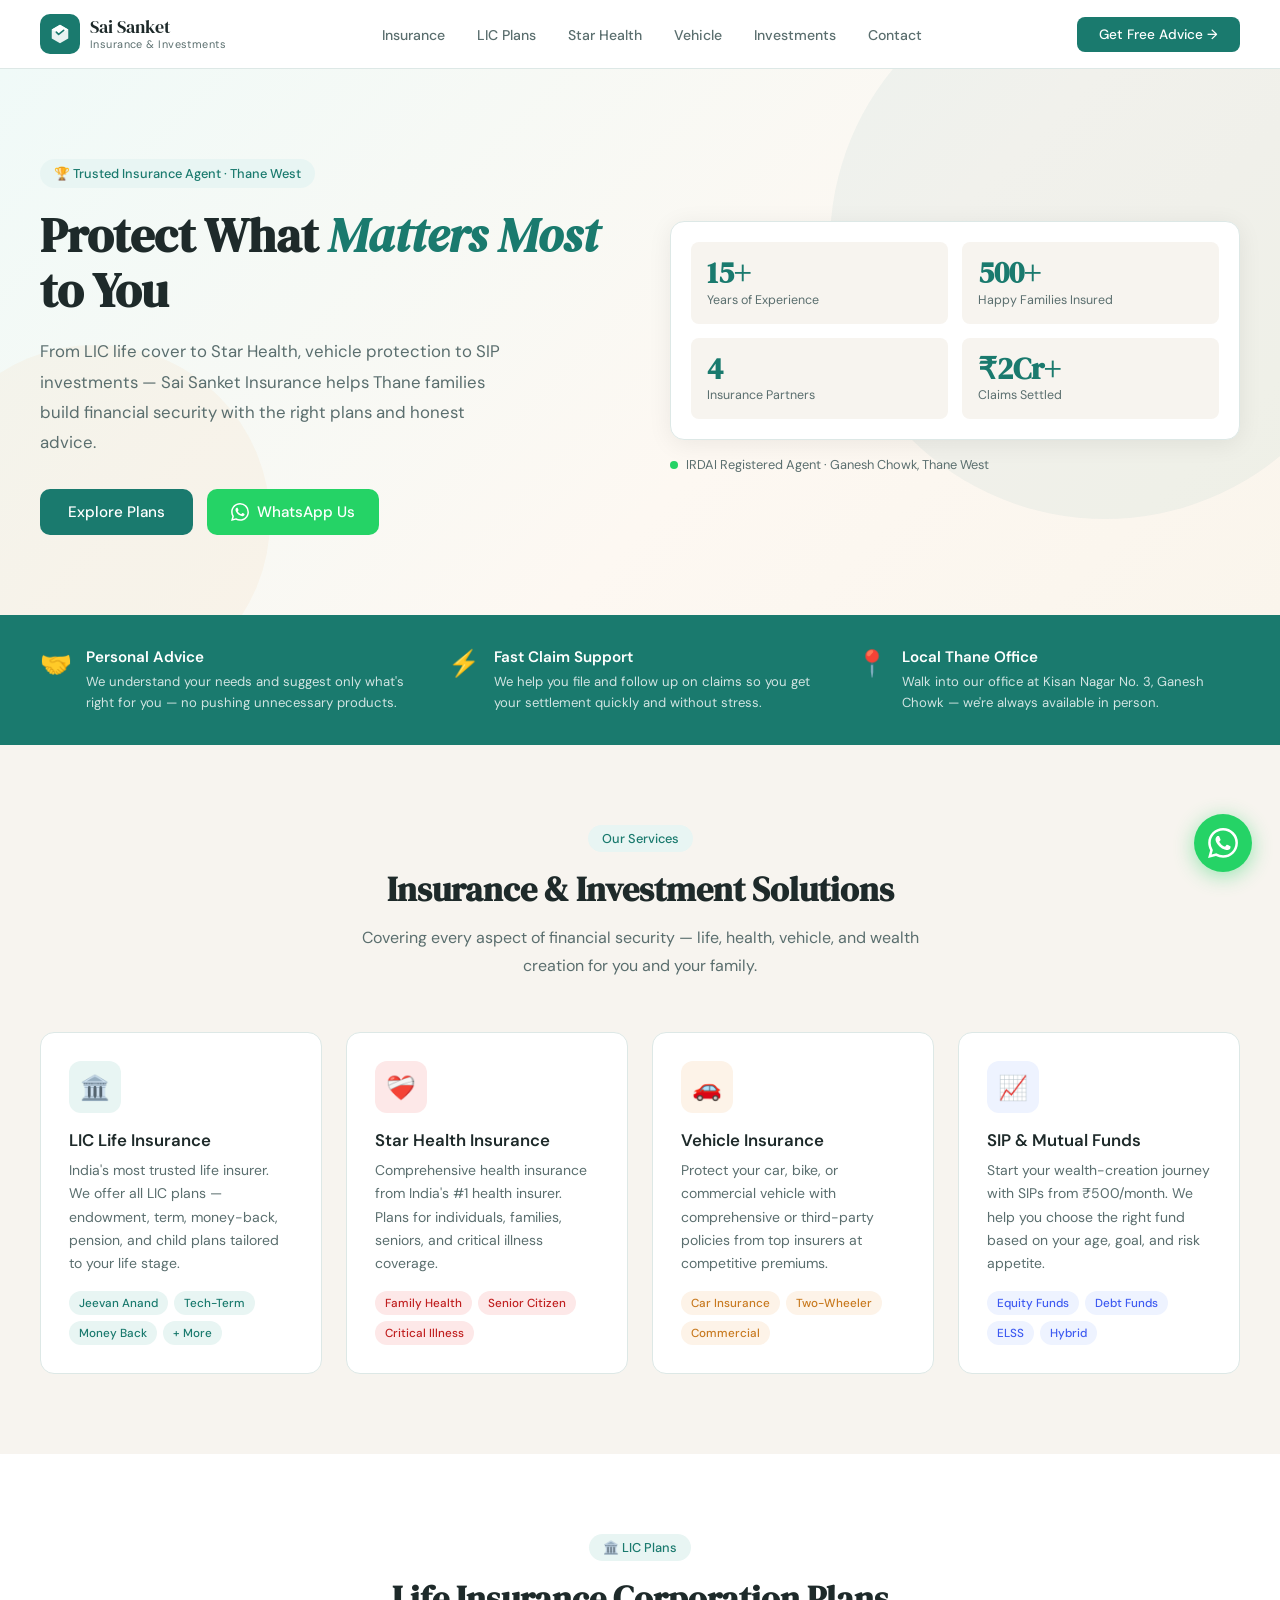
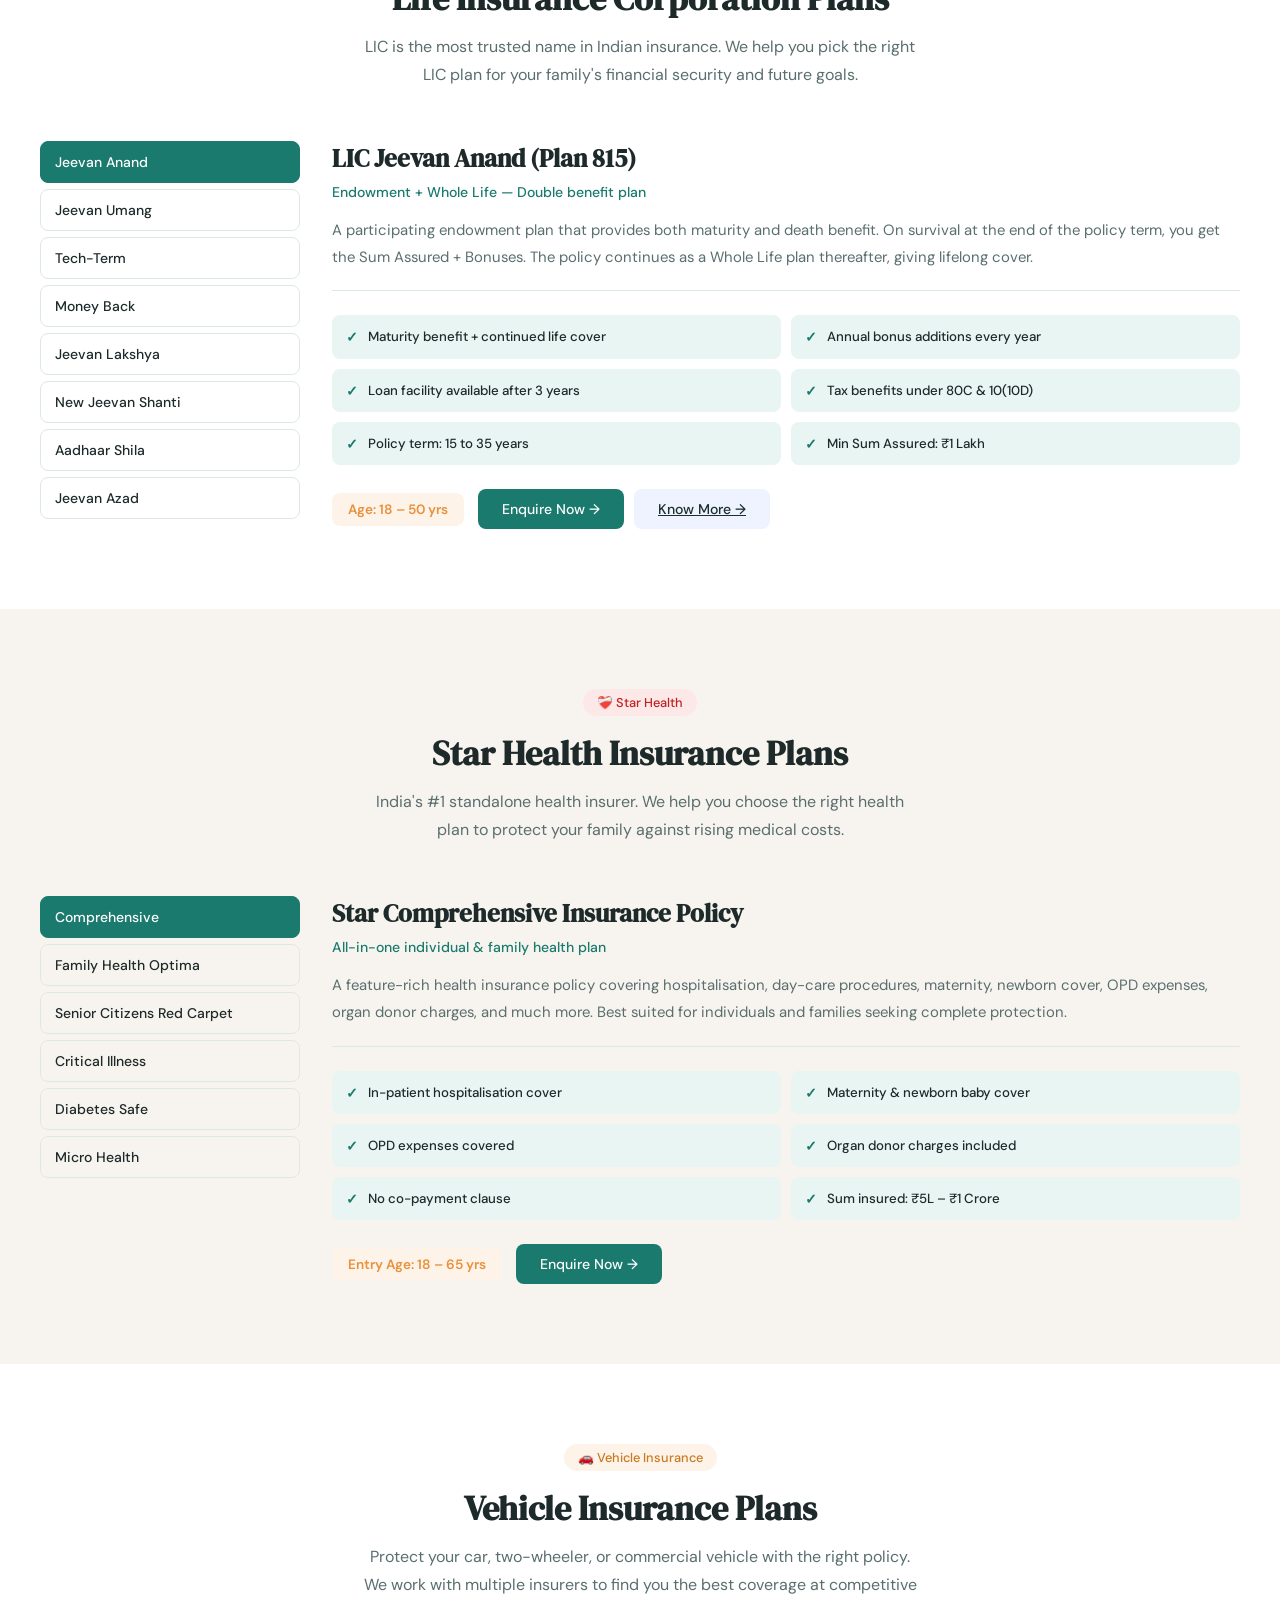
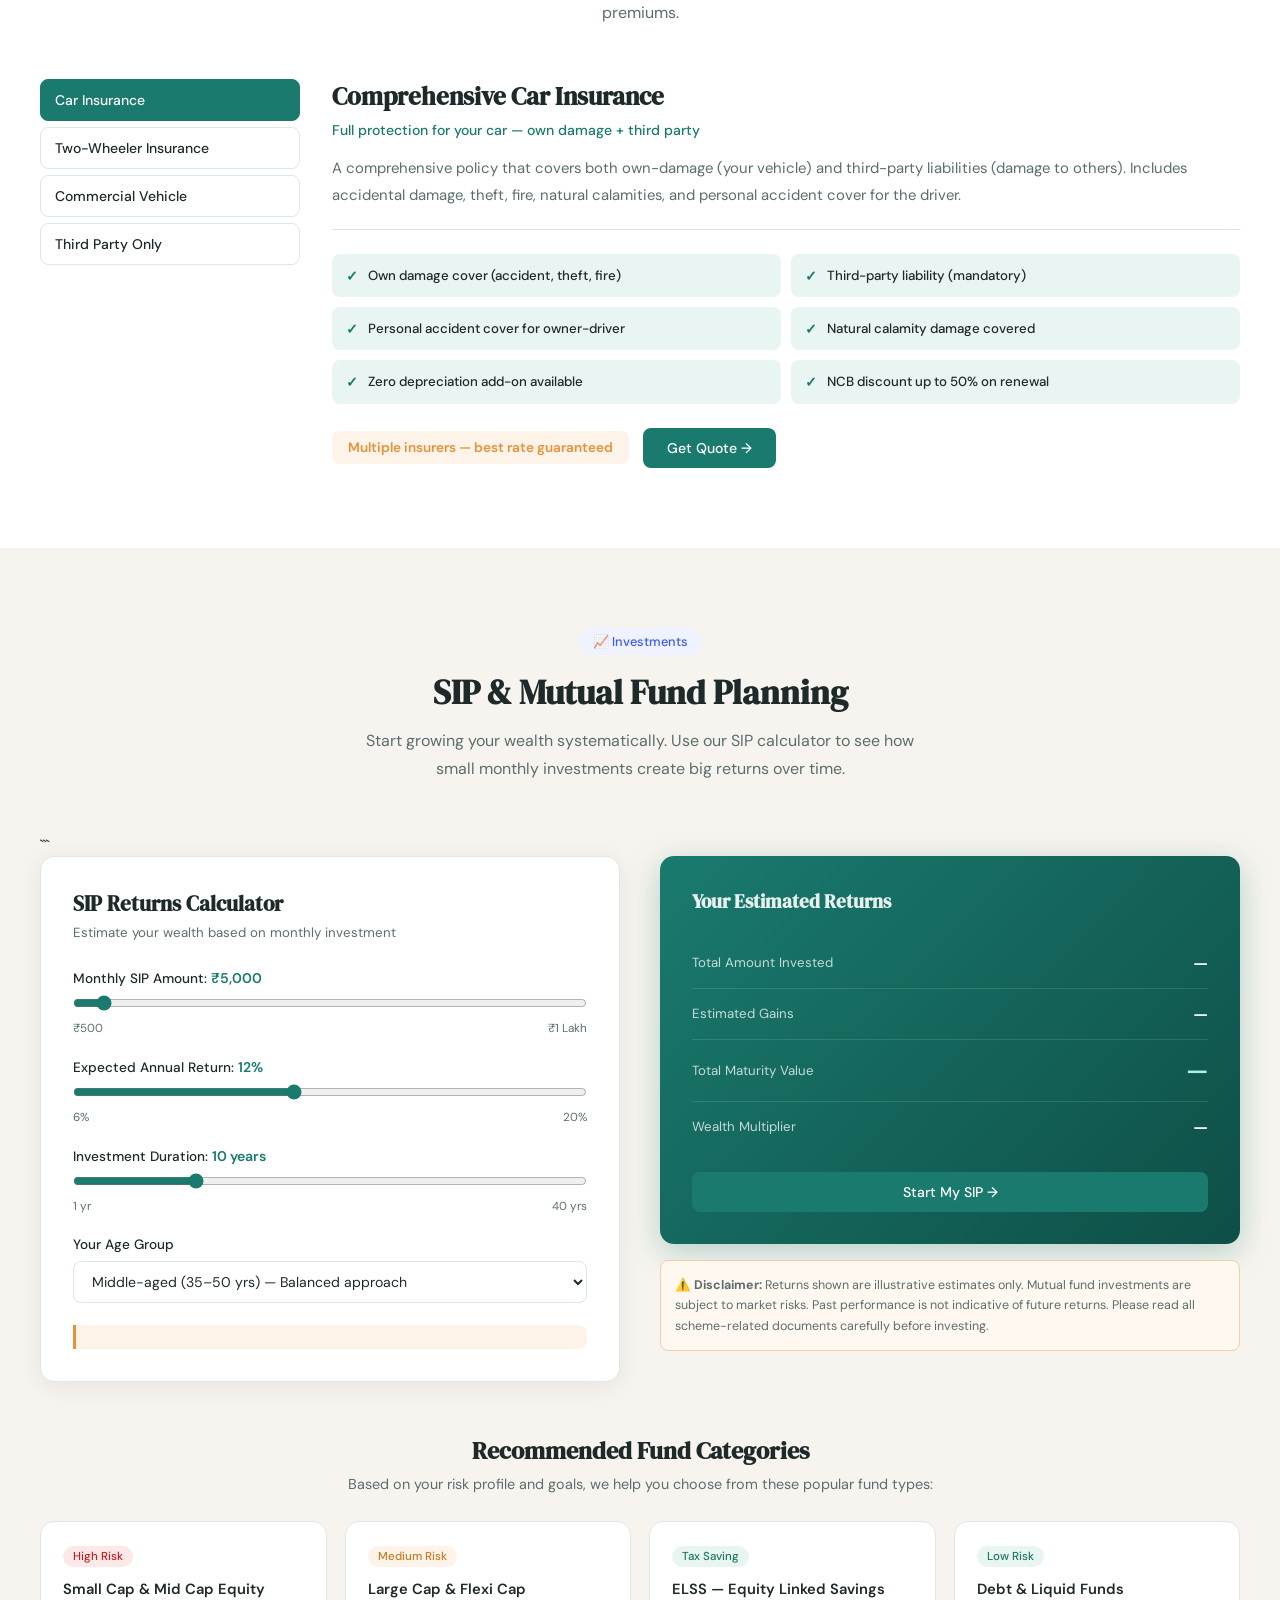
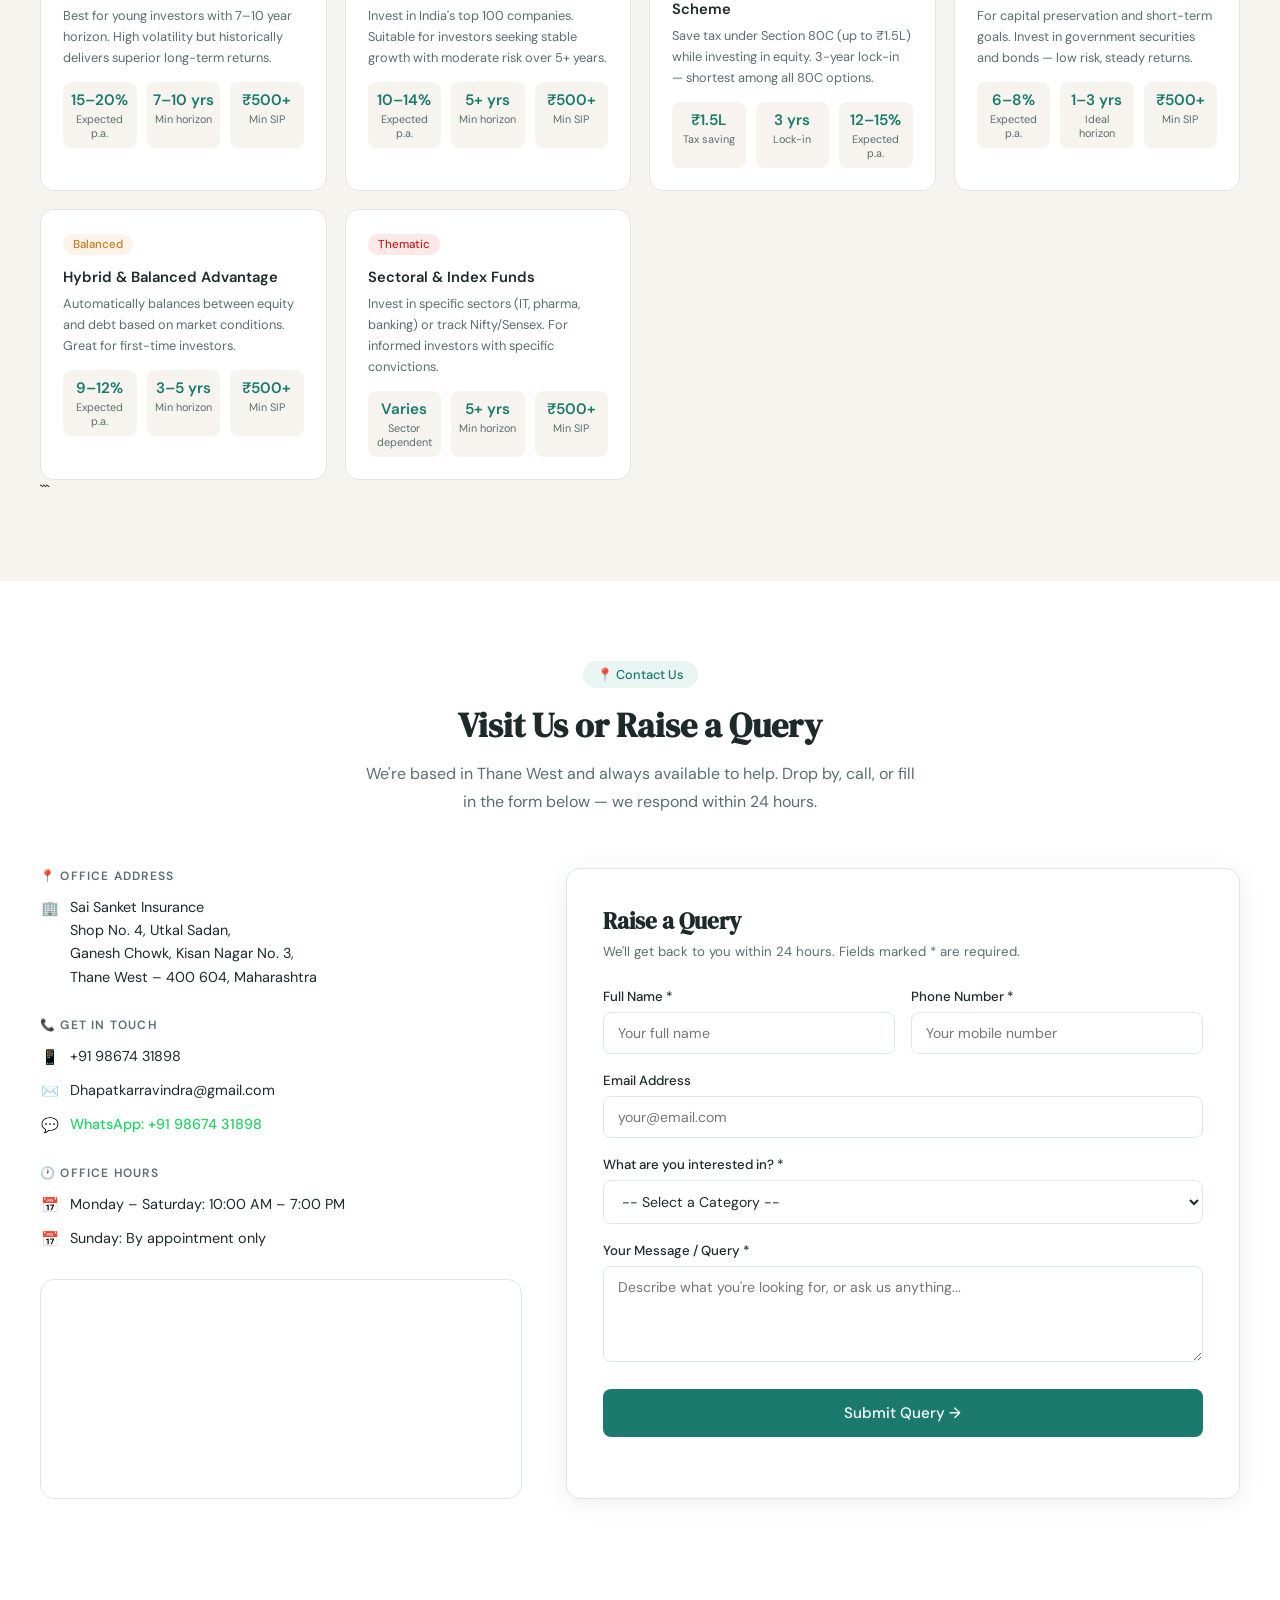
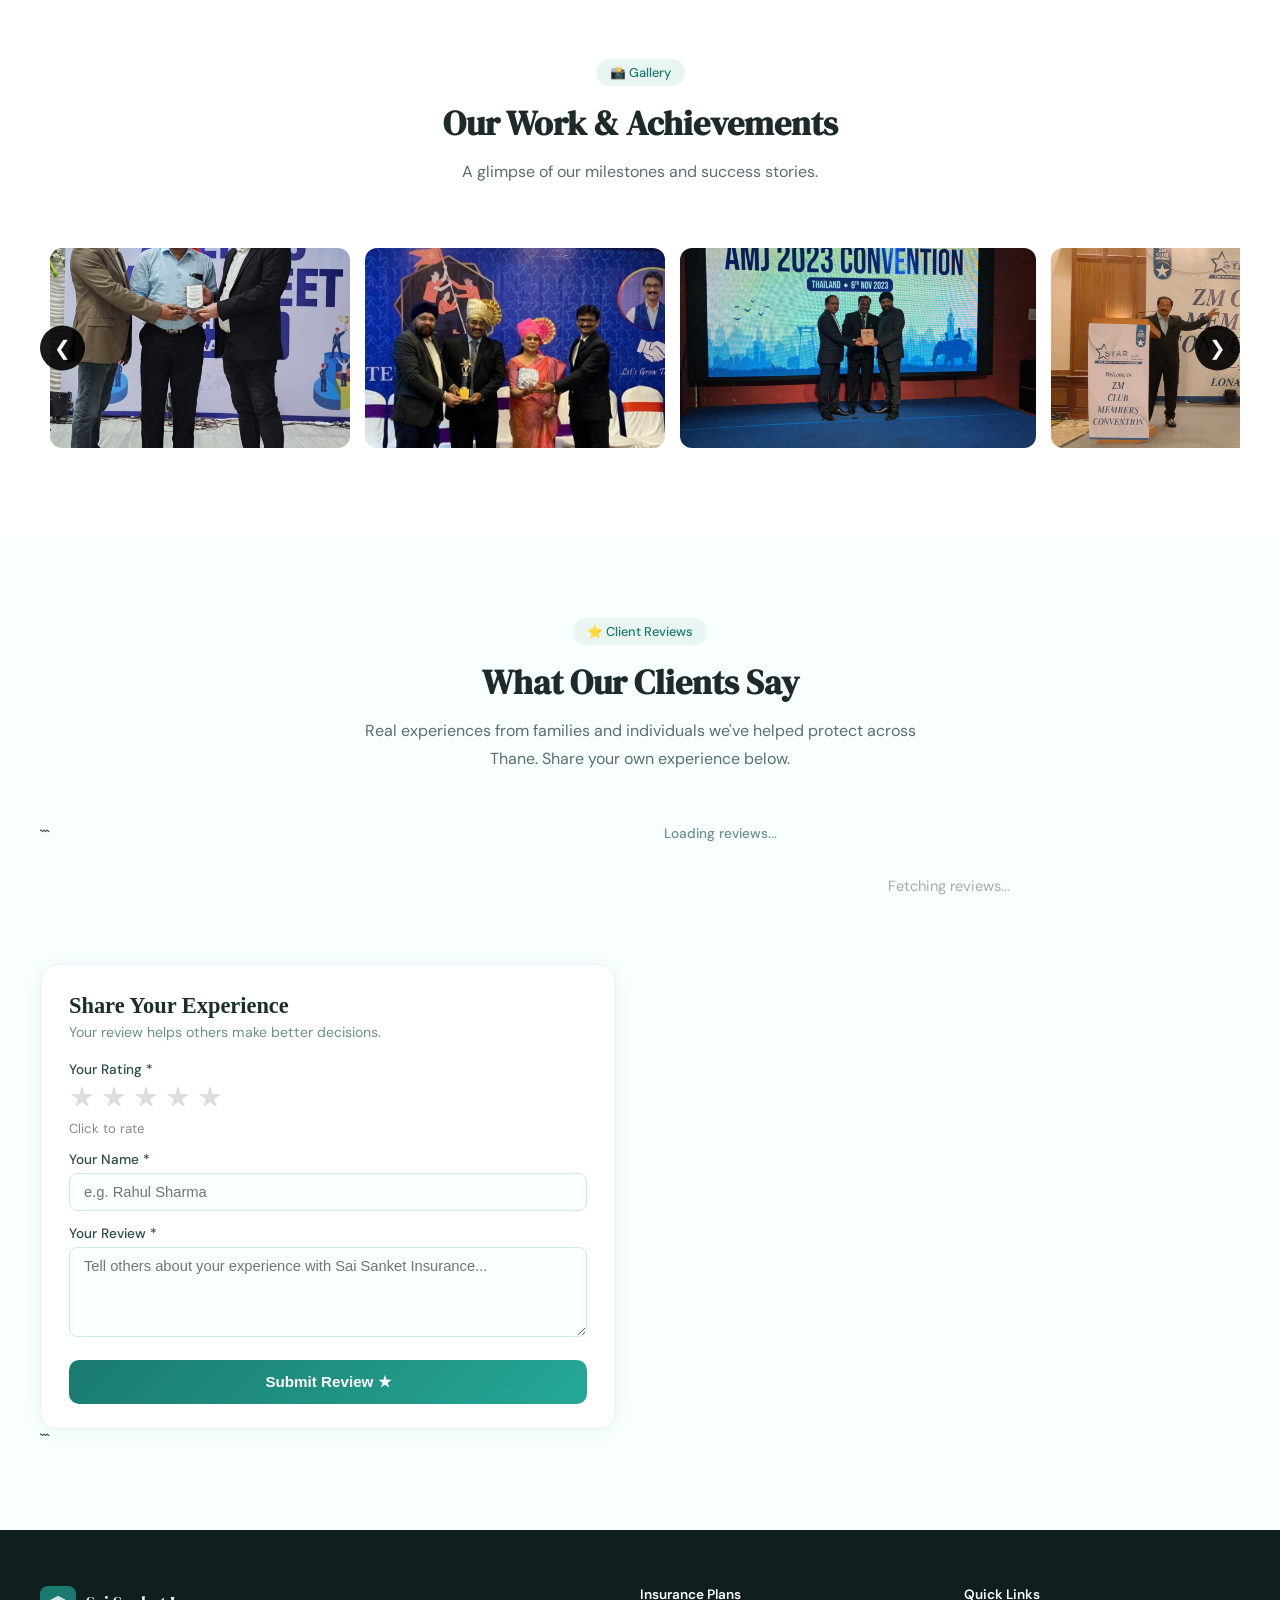
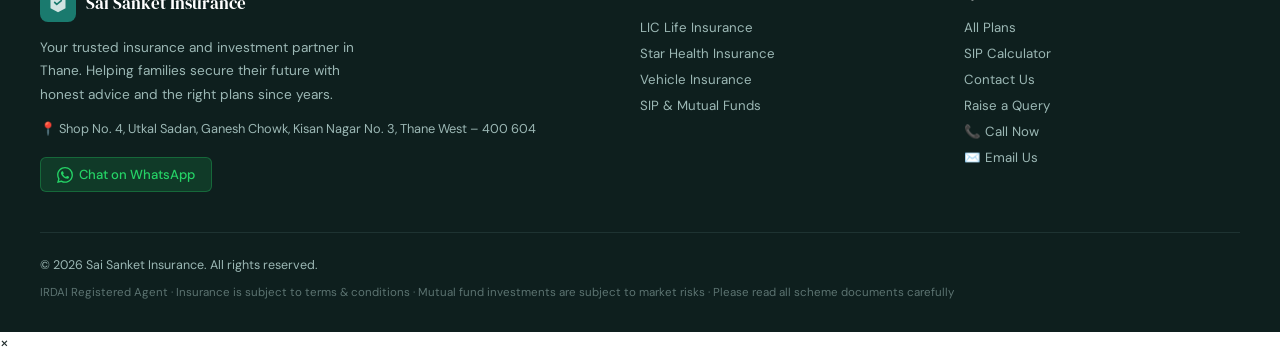
==== index.html @ be1f5666 "Update index.html" ====
<!DOCTYPE html>

<html lang="en">
<head>
<script src="js/main.js"></script>
<script type="module" src="js/testimonial.js"></script>
<meta charset="UTF-8">
<meta name="viewport" content="width=device-width, initial-scale=1.0">
<meta name="description" content="Sai Sanket Insurance – Trusted LIC, Star Health, Vehicle Insurance & Investment Agent in Thane West. SIP, Mutual Funds, All Insurance Plans.">
<meta name="keywords" content="LIC agent Thane, Star Health insurance Thane, vehicle insurance Thane, SIP mutual fund Thane, insurance agent Kisan Nagar">
<meta name="author" content="Sai Sanket Insurance">
<meta property="og:title" content="Sai Sanket Insurance – Thane West">
<meta property="og:description" content="Your trusted insurance & investment partner in Thane. LIC, Star Health, Vehicle Insurance, SIP & Mutual Funds.">
<meta property="og:type" content="website">
<title>Sai Sanket Insurance – Thane West | LIC · Star Health · Vehicle · SIP</title>
<link rel="icon" type="image/svg+xml" href="images/favicon.svg">
<link href="https://fonts.googleapis.com/css2?family=DM+Serif+Display:ital@0;1&family=DM+Sans:ital,wght@0,300;0,400;0,500;0,600;1,400&display=swap" rel="stylesheet">
<link rel="stylesheet" href="css/style.css">
<style>
/* ===== TESTIMONIALS SECTION ===== */

  
#testimonials { background: #f8fffe; }

.testimonials-layout {
display: grid;
grid-template-columns: 1fr 1fr;
gap: 48px;
margin-top: 40px;
}
@media (max-width: 768px) {
.testimonials-layout { grid-template-columns: 1fr; gap: 32px; }
}

#reviewsContainer {
display: flex;
flex-direction: column;
gap: 16px;
max-height: 520px;
overflow-y: auto;
padding-right: 6px;
}
#reviewsContainer::-webkit-scrollbar { width: 4px; }
#reviewsContainer::-webkit-scrollbar-track { background: #f0f0f0; border-radius: 4px; }
#reviewsContainer::-webkit-scrollbar-thumb { background: #1a7a6e; border-radius: 4px; }

.review-card {
background: #fff;
border: 1px solid #e8f5f3;
border-radius: 14px;
padding: 20px 22px;
box-shadow: 0 2px 12px rgba(26,122,110,0.06);
}
.review-card h4 { font-family:‘DM Sans’,sans-serif; font-weight:600; font-size:1rem; color:#1a2e2c; margin:0 0 6px 0; }
.review-stars { color:#f5a623; font-size:1.1rem; letter-spacing:2px; margin-bottom:10px; }
.review-card p { color:#4a6360; font-size:0.92rem; line-height:1.6; margin:0; }

.reviews-count-label { font-size:0.85rem; color:#6b8f8c; margin-bottom:14px; font-weight:500; }

.review-form-card {
background: #fff;
border: 1px solid #e8f5f3;
border-radius: 18px;
padding: 28px 28px 24px;
box-shadow: 0 2px 16px rgba(26,122,110,0.07);
height: fit-content;
}
.review-form-card h3 { font-family:‘DM Serif Display’,serif; font-size:1.4rem; color:#1a2e2c; margin:0 0 4px 0; }
.review-form-card .sub { color:#6b8f8c; font-size:0.88rem; margin-bottom:20px; }
.review-form-card .field { margin-bottom:14px; }
.review-form-card label { display:block; font-size:0.85rem; font-weight:500; color:#2a4a47; margin-bottom:5px; }
.review-form-card input,
.review-form-card textarea {
width:100%; padding:10px 14px; border:1.5px solid #d0e8e5; border-radius:8px;
font-family:‘DM Sans’,sans-serif; font-size:0.92rem; color:#1a2e2c;
background:#f8fffe; box-sizing:border-box; outline:none; transition:border-color 0.2s;
}
.review-form-card input:focus,
.review-form-card textarea:focus { border-color:#1a7a6e; background:#fff; }
.review-form-card textarea { resize:vertical; min-height:90px; }

.star-rating { display:flex; gap:6px; margin-bottom:8px; }
.star-rating .star { font-size:1.8rem; cursor:pointer; color:#ddd; transition:color 0.15s,transform 0.1s; line-height:1; user-select:none; }
.star-rating .star:hover, .star-rating .star.active { color:#f5a623; }
.star-rating .star:hover { transform:scale(1.15); }
.star-label { font-size:0.82rem; color:#888; margin-bottom:14px; min-height:16px; }

.review-submit-btn {
width:100%; background:linear-gradient(135deg,#1a7a6e,#25a898); color:#fff;
border:none; border-radius:10px; padding:13px 20px;
font-family:‘DM Sans’,sans-serif; font-size:0.95rem; font-weight:600;
cursor:pointer; transition:opacity 0.2s,transform 0.15s; margin-top:4px;
}
.review-submit-btn:hover { opacity:0.92; transform:translateY(-1px); }

.review-success {
display:none; background:#e8f5f3; border:1px solid #1a7a6e;
border-radius:8px; padding:12px 16px; color:#1a5a50;
font-size:0.9rem; margin-top:12px; text-align:center;
}
</style>

</head>
<body>

<!-- WHATSAPP FLOATING BUTTON -->

<a href="https://wa.me/919867431898?text=Hello%2C%20I%20visited%20your%20website%20and%20would%20like%20to%20know%20more%20about%20your%20insurance%20plans." 
class="whatsapp-float" target="_blank" rel="noopener noreferrer" aria-label="Chat on WhatsApp">
<svg viewBox="0 0 24 24" fill="currentColor" xmlns="http://www.w3.org/2000/svg">
<path d="M17.472 14.382c-.297-.149-1.758-.867-2.03-.967-.273-.099-.471-.148-.67.15-.197.297-.767.966-.94 1.164-.173.199-.347.223-.644.075-.297-.15-1.255-.463-2.39-1.475-.883-.788-1.48-1.761-1.653-2.059-.173-.297-.018-.458.13-.606.134-.133.298-.347.446-.52.149-.174.198-.298.298-.497.099-.198.05-.371-.025-.52-.075-.149-.669-1.612-.916-2.207-.242-.579-.487-.5-.669-.51-.173-.008-.371-.01-.57-.01-.198 0-.52.074-.792.372-.272.297-1.04 1.016-1.04 2.479 0 1.462 1.065 2.875 1.213 3.074.149.198 2.096 3.2 5.077 4.487.709.306 1.262.489 1.694.625.712.227 1.36.195 1.871.118.571-.085 1.758-.719 2.006-1.413.248-.694.248-1.289.173-1.413-.074-.124-.272-.198-.57-.347m-5.421 7.403h-.004a9.87 9.87 0 01-5.031-1.378l-.361-.214-3.741.982.998-3.648-.235-.374a9.86 9.86 0 01-1.51-5.26c.001-5.45 4.436-9.884 9.888-9.884 2.64 0 5.122 1.03 6.988 2.898a9.825 9.825 0 012.893 6.994c-.003 5.45-4.437 9.884-9.885 9.884m8.413-18.297A11.815 11.815 0 0012.05 0C5.495 0 .16 5.335.157 11.892c0 2.096.547 4.142 1.588 5.945L.057 24l6.305-1.654a11.882 11.882 0 005.683 1.448h.005c6.554 0 11.89-5.335 11.893-11.893a11.821 11.821 0 00-3.48-8.413z"/>
</svg>
<span class="wa-tooltip">Chat on WhatsApp</span>
</a>

<!-- NAV -->

<nav id="mainNav">
  <div class="nav-inner">
    <a href="index.html" class="logo">
      <div class="logo-icon">
        <svg viewBox="0 0 24 24" fill="none" xmlns="http://www.w3.org/2000/svg">
          <path d="M12 2L3 7v10l9 5 9-5V7L12 2z" fill="white" opacity="0.9"/>
          <path d="M12 2L3 7l9 5 9-5-9-5z" fill="white"/>
          <path d="M8 10l2.5 2.5L16 8" stroke="#1a7a6e" stroke-width="1.8" stroke-linecap="round" stroke-linejoin="round"/>
        </svg>
      </div>
      <div>
        <div class="logo-text">Sai Sanket</div>
        <div class="logo-sub">Insurance & Investments</div>
      </div>
    </a>
    <ul class="nav-links" id="navLinks">
      <li><a href="#insurance">Insurance</a></li>
      <li><a href="#lic">LIC Plans</a></li>
      <li><a href="#health">Star Health</a></li>
      <li><a href="#vehicle">Vehicle</a></li>
      <li><a href="#invest">Investments</a></li>
      <li><a href="#contact">Contact</a></li>
    </ul>
    <a href="#contact" class="nav-cta" id="navCta">Get Free Advice →</a>
    <button class="hamburger" onclick="toggleMenu()" aria-label="Toggle menu">
      <span></span><span></span><span></span>
    </button>
  </div>
</nav>

<!-- HERO -->

<section class="hero" id="home">
  <div class="hero-inner">
    <div class="hero-content">
      <div class="hero-badge">🏆 Trusted Insurance Agent · Thane West</div>
      <h1>Protect What <em>Matters Most</em> to You</h1>
      <p>From LIC life cover to Star Health, vehicle protection to SIP investments — Sai Sanket Insurance helps Thane families build financial security with the right plans and honest advice.</p>
      <div class="hero-btns">
        <a href="#insurance" class="btn-primary">Explore Plans</a>
        <a href="https://wa.me/919867431898?text=Hello%2C%20I'd%20like%20to%20know%20more%20about%20insurance%20plans." class="btn-wa" target="_blank" rel="noopener">
          <svg viewBox="0 0 24 24" fill="currentColor" width="18" height="18"><path d="M17.472 14.382c-.297-.149-1.758-.867-2.03-.967-.273-.099-.471-.148-.67.15-.197.297-.767.966-.94 1.164-.173.199-.347.223-.644.075-.297-.15-1.255-.463-2.39-1.475-.883-.788-1.48-1.761-1.653-2.059-.173-.297-.018-.458.13-.606.134-.133.298-.347.446-.52.149-.174.198-.298.298-.497.099-.198.05-.371-.025-.52-.075-.149-.669-1.612-.916-2.207-.242-.579-.487-.5-.669-.51-.173-.008-.371-.01-.57-.01-.198 0-.52.074-.792.372-.272.297-1.04 1.016-1.04 2.479 0 1.462 1.065 2.875 1.213 3.074.149.198 2.096 3.2 5.077 4.487.709.306 1.262.489 1.694.625.712.227 1.36.195 1.871.118.571-.085 1.758-.719 2.006-1.413.248-.694.248-1.289.173-1.413-.074-.124-.272-.198-.57-.347m-5.421 7.403h-.004a9.87 9.87 0 01-5.031-1.378l-.361-.214-3.741.982.998-3.648-.235-.374a9.86 9.86 0 01-1.51-5.26c.001-5.45 4.436-9.884 9.888-9.884 2.64 0 5.122 1.03 6.988 2.898a9.825 9.825 0 012.893 6.994c-.003 5.45-4.437 9.884-9.885 9.884m8.413-18.297A11.815 11.815 0 0012.05 0C5.495 0 .16 5.335.157 11.892c0 2.096.547 4.142 1.588 5.945L.057 24l6.305-1.654a11.882 11.882 0 005.683 1.448h.005c6.554 0 11.89-5.335 11.893-11.893a11.821 11.821 0 00-3.48-8.413z"/></svg>
          WhatsApp Us
        </a>
      </div>
    </div>
    <div class="hero-right">
      <div class="trust-cards">
        <div class="trust-item">
          <div class="trust-num">15+</div>
          <div class="trust-label">Years of Experience</div>
        </div>
        <div class="trust-item">
          <div class="trust-num">500+</div>
          <div class="trust-label">Happy Families Insured</div>
        </div>
        <div class="trust-item">
          <div class="trust-num">4</div>
          <div class="trust-label">Insurance Partners</div>
        </div>
        <div class="trust-item">
          <div class="trust-num">₹2Cr+</div>
          <div class="trust-label">Claims Settled</div>
        </div>
      </div>
      <div class="hero-note">
        <span class="dot"></span>
        IRDAI Registered Agent · Ganesh Chowk, Thane West
      </div>
    </div>
  </div>
</section>

<!-- WHY CHOOSE US -->

<section class="why-us">
  <div class="section-inner">
    <div class="why-grid">
      <div class="why-item">
        <div class="why-icon">🤝</div>
        <div>
          <strong>Personal Advice</strong>
          <p>We understand your needs and suggest only what's right for you — no pushing unnecessary products.</p>
        </div>
      </div>
      <div class="why-item">
        <div class="why-icon">⚡</div>
        <div>
          <strong>Fast Claim Support</strong>
          <p>We help you file and follow up on claims so you get your settlement quickly and without stress.</p>
        </div>
      </div>
      <div class="why-item">
        <div class="why-icon">📍</div>
        <div>
          <strong>Local Thane Office</strong>
          <p>Walk into our office at Kisan Nagar No. 3, Ganesh Chowk — we're always available in person.</p>
        </div>
      </div>
    </div>
  </div>
</section>

<!-- OVERVIEW CARDS -->

<section id="insurance" class="alt">
  <div class="section-inner">
    <div class="section-header">
      <span class="section-tag">Our Services</span>
      <h2>Insurance & Investment Solutions</h2>
      <p>Covering every aspect of financial security — life, health, vehicle, and wealth creation for you and your family.</p>
    </div>
    <div class="ins-grid">
      <div class="ins-card" onclick="document.getElementById('lic').scrollIntoView({behavior:'smooth'})">
        <div class="ins-card-icon" style="background:#e8f5f3;">🏛️</div>
        <h3>LIC Life Insurance</h3>
        <p>India's most trusted life insurer. We offer all LIC plans — endowment, term, money-back, pension, and child plans tailored to your life stage.</p>
        <div class="ins-tag-list">
          <span class="ins-tag" style="background:#e8f5f3;color:#1a7a6e;">Jeevan Anand</span>
          <span class="ins-tag" style="background:#e8f5f3;color:#1a7a6e;">Tech-Term</span>
          <span class="ins-tag" style="background:#e8f5f3;color:#1a7a6e;">Money Back</span>
          <span class="ins-tag" style="background:#e8f5f3;color:#1a7a6e;">+ More</span>
        </div>
      </div>
      <div class="ins-card" onclick="document.getElementById('health').scrollIntoView({behavior:'smooth'})">
        <div class="ins-card-icon" style="background:#fde8e8;">❤️‍🩹</div>
        <h3>Star Health Insurance</h3>
        <p>Comprehensive health insurance from India's #1 health insurer. Plans for individuals, families, seniors, and critical illness coverage.</p>
        <div class="ins-tag-list">
          <span class="ins-tag" style="background:#fde8e8;color:#c02020;">Family Health</span>
          <span class="ins-tag" style="background:#fde8e8;color:#c02020;">Senior Citizen</span>
          <span class="ins-tag" style="background:#fde8e8;color:#c02020;">Critical Illness</span>
        </div>
      </div>
      <div class="ins-card" onclick="document.getElementById('vehicle').scrollIntoView({behavior:'smooth'})">
        <div class="ins-card-icon" style="background:#fdf3e8;">🚗</div>
        <h3>Vehicle Insurance</h3>
        <p>Protect your car, bike, or commercial vehicle with comprehensive or third-party policies from top insurers at competitive premiums.</p>
        <div class="ins-tag-list">
          <span class="ins-tag" style="background:#fdf3e8;color:#c87a20;">Car Insurance</span>
          <span class="ins-tag" style="background:#fdf3e8;color:#c87a20;">Two-Wheeler</span>
          <span class="ins-tag" style="background:#fdf3e8;color:#c87a20;">Commercial</span>
        </div>
      </div>
      <div class="ins-card" onclick="document.getElementById('invest').scrollIntoView({behavior:'smooth'})">
        <div class="ins-card-icon" style="background:#eef3ff;">📈</div>
        <h3>SIP & Mutual Funds</h3>
        <p>Start your wealth-creation journey with SIPs from ₹500/month. We help you choose the right fund based on your age, goal, and risk appetite.</p>
        <div class="ins-tag-list">
          <span class="ins-tag" style="background:#eef3ff;color:#3d5af1;">Equity Funds</span>
          <span class="ins-tag" style="background:#eef3ff;color:#3d5af1;">Debt Funds</span>
          <span class="ins-tag" style="background:#eef3ff;color:#3d5af1;">ELSS</span>
          <span class="ins-tag" style="background:#eef3ff;color:#3d5af1;">Hybrid</span>
        </div>
      </div>
    </div>
  </div>
</section>

<!-- LIC SECTION -->

<section id="lic">
  <div class="section-inner">
    <div class="section-header">
      <span class="section-tag" style="background:#e8f5f3;color:#1a7a6e;">🏛️ LIC Plans</span>
      <h2>Life Insurance Corporation Plans</h2>
      <p>LIC is the most trusted name in Indian insurance. We help you pick the right LIC plan for your family's financial security and future goals.</p>
    </div>
    <div class="plans-wrapper">
      <div class="plans-nav" id="licNav">
        <button class="plan-nav-btn active" onclick="showPlan('lic','jeevanAnand')">Jeevan Anand</button>
        <button class="plan-nav-btn" onclick="showPlan('lic','jeevanUmang')">Jeevan Umang</button>
        <button class="plan-nav-btn" onclick="showPlan('lic','techTerm')">Tech-Term</button>
        <button class="plan-nav-btn" onclick="showPlan('lic','moneyBack')">Money Back</button>
        <button class="plan-nav-btn" onclick="showPlan('lic','jeevanLakshya')">Jeevan Lakshya</button>
        <button class="plan-nav-btn" onclick="showPlan('lic','jeevanShanti')">New Jeevan Shanti</button>
        <button class="plan-nav-btn" onclick="showPlan('lic','aadharShila')">Aadhaar Shila</button>
        <button class="plan-nav-btn" onclick="showPlan('lic','jeevanAzad')">Jeevan Azad</button>
      </div>
      <div>
        <!-- Jeevan Anand -->
        <div class="plan-detail active" id="lic-jeevanAnand">
          <h3>LIC Jeevan Anand (Plan 815)</h3>
          <div class="tagline">Endowment + Whole Life — Double benefit plan</div>
          <div class="desc">A participating endowment plan that provides both maturity and death benefit. On survival at the end of the policy term, you get the Sum Assured + Bonuses. The policy continues as a Whole Life plan thereafter, giving lifelong cover.</div>
          <div class="features-grid">
            <div class="feature-item"><span class="feature-check">✓</span><p>Maturity benefit + continued life cover</p></div>
            <div class="feature-item"><span class="feature-check">✓</span><p>Annual bonus additions every year</p></div>
            <div class="feature-item"><span class="feature-check">✓</span><p>Loan facility available after 3 years</p></div>
            <div class="feature-item"><span class="feature-check">✓</span><p>Tax benefits under 80C & 10(10D)</p></div>
            <div class="feature-item"><span class="feature-check">✓</span><p>Policy term: 15 to 35 years</p></div>
            <div class="feature-item"><span class="feature-check">✓</span><p>Min Sum Assured: ₹1 Lakh</p></div>
          </div>
         <div class="premium-row">
  <span class="premium-badge">Age: 18 – 50 yrs</span>

  <div style="display:flex; gap:10px; flex-wrap:wrap;">
    
    <button class="enquire-btn" onclick="openEnquiry('LIC Jeevan Anand')">
      Enquire Now →
    </button>

    <a href="videos.html#jeevan-anand" class="enquire-btn" style="background:#eef3ff; color:#1a2e2c;">
      Know More →
    </a>

  </div>
  </div> <!-- CLOSE Jeevan Anand -->         
</div>
        <!-- Jeevan Umang -->
        <div class="plan-detail" id="lic-jeevanUmang">
          <h3>LIC Jeevan Umang (Plan 945)</h3>
          <div class="tagline">Whole Life Plan with Annual Survival Benefits</div>
          <div class="desc">A non-linked whole life plan that provides 8% of Sum Assured as annual survival benefit after the premium paying term ends — every year until age 100. On death or maturity, full Sum Assured + bonuses are paid.</div>
          <div class="features-grid">
            <div class="feature-item"><span class="feature-check">✓</span><p>Annual income after premium paying term</p></div>
            <div class="feature-item"><span class="feature-check">✓</span><p>Coverage extended up to age 100</p></div>
            <div class="feature-item"><span class="feature-check">✓</span><p>8% of Sum Assured paid yearly</p></div>
            <div class="feature-item"><span class="feature-check">✓</span><p>Ideal for retirement income planning</p></div>
            <div class="feature-item"><span class="feature-check">✓</span><p>Loan available after 3 years</p></div>
            <div class="feature-item"><span class="feature-check">✓</span><p>Tax benefits 80C & 10(10D)</p></div>
          </div>
         <div class="premium-row">
  <span class="premium-badge">Entry Age: 90 days – 55 yrs</span>

  <div style="display:flex; gap:10px; flex-wrap:wrap;">
    
    <button class="enquire-btn" onclick="openEnquiry('LIC Jeevan Umang')">
      Enquire Now →
    </button>

    <a href="videos.html#jeevan-umang" class="enquire-btn secondary">
      Watch Full Plan Explanation →
    </a>

  </div>
  </div>
</div>
        <!-- Tech Term -->
        <div class="plan-detail" id="lic-techTerm">
          <h3>LIC Tech-Term (Plan 854)</h3>
          <div class="tagline">Pure Online Term Insurance — Max cover at low premium</div>
          <div class="desc">A pure risk term plan offering high life cover at affordable premiums. Available online. Ideal for young families wanting to secure maximum financial protection. Choice of level, increasing or return-of-premium cover.</div>
          <div class="features-grid">
            <div class="feature-item"><span class="feature-check">✓</span><p>High cover at very affordable premium</p></div>
            <div class="feature-item"><span class="feature-check">✓</span><p>Return of Premium (ROP) option</p></div>
            <div class="feature-item"><span class="feature-check">✓</span><p>Increasing cover option available</p></div>
            <div class="feature-item"><span class="feature-check">✓</span><p>Cover continues up to age 80</p></div>
            <div class="feature-item"><span class="feature-check">✓</span><p>Min Sum Assured: ₹50 Lakh</p></div>
            <div class="feature-item"><span class="feature-check">✓</span><p>Accidental Death benefit rider</p></div>
          </div>
          <div class="premium-row">
  <span class="premium-badge">Entry Age: 18 – 65 yrs</span>

  <div style="display:flex; gap:10px; flex-wrap:wrap;">
    
    <button class="enquire-btn" onclick="openEnquiry('LIC Tech-Term Plan')">
      Enquire Now →
    </button>

    <a href="videos.html#tech-term" class="enquire-btn secondary">
      Watch Full Plan Explanation →
    </a>

  </div>
  </div>          
</div>
        <!-- Money Back -->
        <div class="plan-detail" id="lic-moneyBack">
          <h3>LIC New Money Back Plan (Plan 920)</h3>
          <div class="tagline">Periodic Payouts + Life Cover</div>
          <div class="desc">A participating money-back plan that pays a percentage of Sum Assured at regular intervals during the policy term, providing liquidity at critical life stages — while also providing full life coverage throughout.</div>
          <div class="features-grid">
            <div class="feature-item"><span class="feature-check">✓</span><p>20% of SA paid every 5 years</p></div>
            <div class="feature-item"><span class="feature-check">✓</span><p>Balance 40% + bonuses at maturity</p></div>
            <div class="feature-item"><span class="feature-check">✓</span><p>Full SA paid on death anytime</p></div>
            <div class="feature-item"><span class="feature-check">✓</span><p>Annual bonus accruals throughout</p></div>
            <div class="feature-item"><span class="feature-check">✓</span><p>Policy term: 20 or 25 years</p></div>
            <div class="feature-item"><span class="feature-check">✓</span><p>Tax benefit under 80C</p></div>
          </div>
          <div class="premium-row">
  <span class="premium-badge">Entry Age: 13 – 50 yrs</span>

  <div style="display:flex; gap:10px; flex-wrap:wrap;">
    
    <button class="enquire-btn" onclick="openEnquiry('LIC Money Back Plan')">
      Enquire Now →
    </button>

    <a href="videos.html#money-back" class="enquire-btn secondary">
      Watch Full Plan Explanation →
    </a>

  </div>
  </div>
</div>
        <!-- Jeevan Lakshya -->
        <div class="plan-detail" id="lic-jeevanLakshya">
          <h3>LIC Jeevan Lakshya (Plan 933)</h3>
          <div class="tagline">Child's Goal Protection Plan</div>
          <div class="desc">Specially designed to secure your child's education and future goals. If the policyholder passes away, the family gets annual income + full Sum Assured at maturity — ensuring the child's dreams are never compromised.</div>
          <div class="features-grid">
            <div class="feature-item"><span class="feature-check">✓</span><p>Annual income on parent's untimely death</p></div>
            <div class="feature-item"><span class="feature-check">✓</span><p>Full SA paid at maturity regardless</p></div>
            <div class="feature-item"><span class="feature-check">✓</span><p>Premium waived on policyholder's death</p></div>
            <div class="feature-item"><span class="feature-check">✓</span><p>Ideal for child's education planning</p></div>
            <div class="feature-item"><span class="feature-check">✓</span><p>Policy term: 13 to 25 years</p></div>
            <div class="feature-item"><span class="feature-check">✓</span><p>Tax benefits 80C & 10(10D)</p></div>
          </div>
          <div class="premium-row">
  <span class="premium-badge">Entry Age: 18 – 50 yrs</span>

  <div style="display:flex; gap:10px; flex-wrap:wrap;">
    
    <button class="enquire-btn" onclick="openEnquiry('LIC Jeevan Lakshya')">
      Enquire Now →
    </button>

    <a href="videos.html#jeevan-lakshya" class="enquire-btn secondary">
      Watch Full Plan Explanation →
    </a>

  </div>
  </div>          
</div>
        <!-- New Jeevan Shanti -->
        <div class="plan-detail" id="lic-jeevanShanti">
          <h3>LIC New Jeevan Shanti (Plan 858)</h3>
          <div class="tagline">Deferred Annuity — Retirement Income Plan</div>
          <div class="desc">A single-premium deferred annuity plan. You invest a lump sum today and start receiving a guaranteed pension (annuity) from a future date for the rest of your life. Ideal for retirement planning.</div>
          <div class="features-grid">
            <div class="feature-item"><span class="feature-check">✓</span><p>Guaranteed lifelong pension income</p></div>
            <div class="feature-item"><span class="feature-check">✓</span><p>Single or joint life annuity options</p></div>
            <div class="feature-item"><span class="feature-check">✓</span><p>Deferred period: 1 to 12 years</p></div>
            <div class="feature-item"><span class="feature-check">✓</span><p>Return of purchase price option</p></div>
            <div class="feature-item"><span class="feature-check">✓</span><p>Min investment: ₹1.5 Lakh</p></div>
            <div class="feature-item"><span class="feature-check">✓</span><p>No medical required up to limits</p></div>
          </div>
         <div class="premium-row">
  <span class="premium-badge">Entry Age: 30 – 79 yrs</span>

  <div style="display:flex; gap:10px; flex-wrap:wrap;">
    
    <button class="enquire-btn" onclick="openEnquiry('LIC New Jeevan Shanti')">
      Enquire Now →
    </button>

    <a href="videos.html#jeevan-shanti" class="enquire-btn secondary">
      Watch Full Plan Explanation →
    </a>

  </div>
  </div>         
</div>
        <!-- Aadhaar Shila -->
        <div class="plan-detail" id="lic-aadharShila">
          <h3>LIC Aadhaar Shila (Plan 944)</h3>
          <div class="tagline">Endowment Plan for Women — Simple & Secure</div>
          <div class="desc">A participating endowment savings plan exclusively for women. It provides financial security through life cover along with a savings component. No medical exam required for standard Sum Assured limits.</div>
          <div class="features-grid">
            <div class="feature-item"><span class="feature-check">✓</span><p>Exclusively designed for women</p></div>
            <div class="feature-item"><span class="feature-check">✓</span><p>No medical required up to ₹3 Lakh SA</p></div>
            <div class="feature-item"><span class="feature-check">✓</span><p>Maturity benefit + loyalty additions</p></div>
            <div class="feature-item"><span class="feature-check">✓</span><p>Accidental death benefit included</p></div>
            <div class="feature-item"><span class="feature-check">✓</span><p>Policy term: 10 to 20 years</p></div>
            <div class="feature-item"><span class="feature-check">✓</span><p>Loan available after 3 years</p></div>
          </div>
          <div class="premium-row">
  <span class="premium-badge">Entry Age: 8 – 55 yrs (Women only)</span>

  <div style="display:flex; gap:10px; flex-wrap:wrap;">
    
    <button class="enquire-btn" onclick="openEnquiry('LIC Aadhaar Shila')">
      Enquire Now →
    </button>

    <a href="videos.html#aadhaar-shila" class="enquire-btn secondary">
      Watch Full Plan Explanation →
    </a>

  </div>
  </div>          
</div>
        <!-- Jeevan Azad -->
        <div class="plan-detail" id="lic-jeevanAzad">
          <h3>LIC Jeevan Azad (Plan 868)</h3>
          <div class="tagline">Limited Premium Endowment Plan</div>
          <div class="desc">A limited premium payment endowment plan where you pay premiums only for a shorter period but enjoy life cover for the full policy term. Maturity benefit includes Sum Assured + simple reversionary bonuses.</div>
          <div class="features-grid">
            <div class="feature-item"><span class="feature-check">✓</span><p>Pay for fewer years, covered longer</p></div>
            <div class="feature-item"><span class="feature-check">✓</span><p>Simple reversionary bonuses added</p></div>
            <div class="feature-item"><span class="feature-check">✓</span><p>Loan facility after 2 years of premiums</p></div>
            <div class="feature-item"><span class="feature-check">✓</span><p>Flexible premium payment: 5–16 years</p></div>
            <div class="feature-item"><span class="feature-check">✓</span><p>Min Sum Assured: ₹2 Lakh</p></div>
            <div class="feature-item"><span class="feature-check">✓</span><p>Tax benefits 80C & 10(10D)</p></div>
          </div>
          <div class="premium-row">
  <span class="premium-badge">Flexible Entry Age</span>

  <div style="display:flex; gap:10px; flex-wrap:wrap;">
    
    <button class="enquire-btn" onclick="openEnquiry('LIC Jeevan Azad')">
      Enquire Now →
    </button>

    <a href="videos.html#jeevan-azad" class="enquire-btn secondary">
      Watch Full Plan Explanation →
    </a>

  </div>
  </div>          
</div>
      </div>
    </div>
  </div>
</section>

<!-- STAR HEALTH -->

<section id="health" class="alt">
  <div class="section-inner">
    <div class="section-header">
      <span class="section-tag" style="background:#fde8e8;color:#c02020;">❤️‍🩹 Star Health</span>
      <h2>Star Health Insurance Plans</h2>
      <p>India's #1 standalone health insurer. We help you choose the right health plan to protect your family against rising medical costs.</p>
    </div>
    <div class="plans-wrapper">
      <div class="plans-nav" id="healthNav">
        <button class="plan-nav-btn active" onclick="showPlan('health','comprehensive')">Comprehensive</button>
        <button class="plan-nav-btn" onclick="showPlan('health','family')">Family Health Optima</button>
        <button class="plan-nav-btn" onclick="showPlan('health','senior')">Senior Citizens Red Carpet</button>
        <button class="plan-nav-btn" onclick="showPlan('health','critical')">Critical Illness</button>
        <button class="plan-nav-btn" onclick="showPlan('health','diabetic')">Diabetes Safe</button>
        <button class="plan-nav-btn" onclick="showPlan('health','microHealth')">Micro Health</button>
      </div>
      <div>
        <div class="plan-detail active" id="health-comprehensive">
          <h3>Star Comprehensive Insurance Policy</h3>
          <div class="tagline">All-in-one individual & family health plan</div>
          <div class="desc">A feature-rich health insurance policy covering hospitalisation, day-care procedures, maternity, newborn cover, OPD expenses, organ donor charges, and much more. Best suited for individuals and families seeking complete protection.</div>
          <div class="features-grid">
            <div class="feature-item"><span class="feature-check">✓</span><p>In-patient hospitalisation cover</p></div>
            <div class="feature-item"><span class="feature-check">✓</span><p>Maternity & newborn baby cover</p></div>
            <div class="feature-item"><span class="feature-check">✓</span><p>OPD expenses covered</p></div>
            <div class="feature-item"><span class="feature-check">✓</span><p>Organ donor charges included</p></div>
            <div class="feature-item"><span class="feature-check">✓</span><p>No co-payment clause</p></div>
            <div class="feature-item"><span class="feature-check">✓</span><p>Sum insured: ₹5L – ₹1 Crore</p></div>
          </div>
          <div class="premium-row">
            <span class="premium-badge">Entry Age: 18 – 65 yrs</span>
            <button class="enquire-btn" onclick="openEnquiry('Star Comprehensive Health Plan')">Enquire Now →</button>
          </div>
        </div>
        <div class="plan-detail" id="health-family">
          <h3>Star Family Health Optima</h3>
          <div class="tagline">One policy for the whole family</div>
          <div class="desc">A floater health plan covering your entire family under a single sum insured. Covers hospitalisation, day-care, AYUSH treatment, and includes a unique auto-recharge of sum insured feature so you never run out of cover mid-year.</div>
          <div class="features-grid">
            <div class="feature-item"><span class="feature-check">✓</span><p>Entire family under single policy</p></div>
            <div class="feature-item"><span class="feature-check">✓</span><p>Auto-recharge of sum insured</p></div>
            <div class="feature-item"><span class="feature-check">✓</span><p>Day-care procedures covered (500+)</p></div>
            <div class="feature-item"><span class="feature-check">✓</span><p>AYUSH treatment covered</p></div>
            <div class="feature-item"><span class="feature-check">✓</span><p>Pre- & post-hospitalisation cover</p></div>
            <div class="feature-item"><span class="feature-check">✓</span><p>Sum insured: ₹3L – ₹25L</p></div>
          </div>
          <div class="premium-row">
            <span class="premium-badge">Family floater — all ages</span>
            <button class="enquire-btn" onclick="openEnquiry('Star Family Health Optima')">Enquire Now →</button>
          </div>
        </div>
        <div class="plan-detail" id="health-senior">
          <h3>Star Senior Citizens Red Carpet</h3>
          <div class="tagline">Designed exclusively for aged 60 and above</div>
          <div class="desc">A health plan built for senior citizens that offers hospitalisation cover with minimal medical screening. Pre-existing diseases are covered from year 1 with a co-payment. No pre-policy medical required up to 75 years.</div>
          <div class="features-grid">
            <div class="feature-item"><span class="feature-check">✓</span><p>Entry up to age 75 — no medical needed</p></div>
            <div class="feature-item"><span class="feature-check">✓</span><p>Pre-existing diseases from Year 1</p></div>
            <div class="feature-item"><span class="feature-check">✓</span><p>In-patient & day-care covered</p></div>
            <div class="feature-item"><span class="feature-check">✓</span><p>Lifelong renewal guaranteed</p></div>
            <div class="feature-item"><span class="feature-check">✓</span><p>Emergency air ambulance cover</p></div>
            <div class="feature-item"><span class="feature-check">✓</span><p>Sum insured: ₹1L – ₹25L</p></div>
          </div>
          <div class="premium-row">
            <span class="premium-badge">Entry Age: 60 – 75 yrs</span>
            <button class="enquire-btn" onclick="openEnquiry('Star Senior Citizens Red Carpet')">Enquire Now →</button>
          </div>
        </div>
        <div class="plan-detail" id="health-critical">
          <h3>Star Critical Illness Multipay Insurance</h3>
          <div class="tagline">Lump sum payout on major illnesses</div>
          <div class="desc">Provides a lump sum payment on diagnosis of any of the listed critical illnesses (cancer, heart attack, stroke, kidney failure, etc.). Uniquely, you can claim multiple times across different illness groups — unlike standard CI plans.</div>
          <div class="features-grid">
            <div class="feature-item"><span class="feature-check">✓</span><p>37 critical illnesses covered</p></div>
            <div class="feature-item"><span class="feature-check">✓</span><p>Multi-claim feature across illness groups</p></div>
            <div class="feature-item"><span class="feature-check">✓</span><p>Lump sum payout — use as needed</p></div>
            <div class="feature-item"><span class="feature-check">✓</span><p>Covers cancer, heart attack, stroke & more</p></div>
            <div class="feature-item"><span class="feature-check">✓</span><p>Sum insured: ₹5L – ₹25L</p></div>
            <div class="feature-item"><span class="feature-check">✓</span><p>No hospitalisation required for claim</p></div>
          </div>
          <div class="premium-row">
            <span class="premium-badge">Entry Age: 18 – 65 yrs</span>
            <button class="enquire-btn" onclick="openEnquiry('Star Critical Illness Plan')">Enquire Now →</button>
          </div>
        </div>
        <div class="plan-detail" id="health-diabetic">
          <h3>Star Diabetes Safe Insurance Policy</h3>
          <div class="tagline">Health insurance built for diabetics</div>
          <div class="desc">A first-of-its-kind plan exclusively for people with Type 1 or Type 2 diabetes. Covers hospitalisation due to diabetes and its complications, with no exclusion for pre-existing diabetes — from Day 1.</div>
          <div class="features-grid">
            <div class="feature-item"><span class="feature-check">✓</span><p>Diabetes covered from Day 1</p></div>
            <div class="feature-item"><span class="feature-check">✓</span><p>Type 1 & Type 2 diabetics eligible</p></div>
            <div class="feature-item"><span class="feature-check">✓</span><p>Hospitalisation & day-care covered</p></div>
            <div class="feature-item"><span class="feature-check">✓</span><p>Dialysis treatment covered</p></div>
            <div class="feature-item"><span class="feature-check">✓</span><p>Sum insured: ₹3L – ₹10L</p></div>
            <div class="feature-item"><span class="feature-check">✓</span><p>Lifelong renewable policy</p></div>
          </div>
          <div class="premium-row">
            <span class="premium-badge">Entry Age: 18 – 65 yrs</span>
            <button class="enquire-btn" onclick="openEnquiry('Star Diabetes Safe Plan')">Enquire Now →</button>
          </div>
        </div>
        <div class="plan-detail" id="health-microHealth">
          <h3>Star Micro Health (Arogya Sanjeevani)</h3>
          <div class="tagline">Affordable standard health plan — govt. approved</div>
          <div class="desc">The standard health insurance plan introduced by IRDAI. Simple features, fixed sum insured options, available with all insurers at a standard rate. Ideal first-time health insurance for people on a budget.</div>
          <div class="features-grid">
            <div class="feature-item"><span class="feature-check">✓</span><p>Covers hospitalisation & day-care</p></div>
            <div class="feature-item"><span class="feature-check">✓</span><p>Cataract & AYUSH treatment covered</p></div>
            <div class="feature-item"><span class="feature-check">✓</span><p>5% cumulative bonus each year</p></div>
            <div class="feature-item"><span class="feature-check">✓</span><p>Sum insured: ₹1L – ₹5L</p></div>
            <div class="feature-item"><span class="feature-check">✓</span><p>Pre-existing after 4-year waiting period</p></div>
            <div class="feature-item"><span class="feature-check">✓</span><p>Affordable premiums for all</p></div>
          </div>
          <div class="premium-row">
            <span class="premium-badge">Entry Age: 18 – 65 yrs</span>
            <button class="enquire-btn" onclick="openEnquiry('Star Micro Health / Arogya Sanjeevani')">Enquire Now →</button>
          </div>
        </div>
      </div>
    </div>
  </div>
</section>

<!-- VEHICLE INSURANCE -->

<section id="vehicle">
  <div class="section-inner">
    <div class="section-header">
      <span class="section-tag" style="background:#fdf3e8;color:#c87a20;">🚗 Vehicle Insurance</span>
      <h2>Vehicle Insurance Plans</h2>
      <p>Protect your car, two-wheeler, or commercial vehicle with the right policy. We work with multiple insurers to find you the best coverage at competitive premiums.</p>
    </div>
    <div class="plans-wrapper">
      <div class="plans-nav" id="vehicleNav">
        <button class="plan-nav-btn active" onclick="showPlan('vehicle','car')">Car Insurance</button>
        <button class="plan-nav-btn" onclick="showPlan('vehicle','bike')">Two-Wheeler Insurance</button>
        <button class="plan-nav-btn" onclick="showPlan('vehicle','commercial')">Commercial Vehicle</button>
        <button class="plan-nav-btn" onclick="showPlan('vehicle','thirdparty')">Third Party Only</button>
      </div>
      <div>
        <div class="plan-detail active" id="vehicle-car">
          <h3>Comprehensive Car Insurance</h3>
          <div class="tagline">Full protection for your car — own damage + third party</div>
          <div class="desc">A comprehensive policy that covers both own-damage (your vehicle) and third-party liabilities (damage to others). Includes accidental damage, theft, fire, natural calamities, and personal accident cover for the driver.</div>
          <div class="features-grid">
            <div class="feature-item"><span class="feature-check">✓</span><p>Own damage cover (accident, theft, fire)</p></div>
            <div class="feature-item"><span class="feature-check">✓</span><p>Third-party liability (mandatory)</p></div>
            <div class="feature-item"><span class="feature-check">✓</span><p>Personal accident cover for owner-driver</p></div>
            <div class="feature-item"><span class="feature-check">✓</span><p>Natural calamity damage covered</p></div>
            <div class="feature-item"><span class="feature-check">✓</span><p>Zero depreciation add-on available</p></div>
            <div class="feature-item"><span class="feature-check">✓</span><p>NCB discount up to 50% on renewal</p></div>
          </div>
          <div class="premium-row">
            <span class="premium-badge">Multiple insurers — best rate guaranteed</span>
            <button class="enquire-btn" onclick="openEnquiry('Car Insurance')">Get Quote →</button>
          </div>
        </div>
        <div class="plan-detail" id="vehicle-bike">
          <h3>Two-Wheeler Insurance</h3>
          <div class="tagline">Bike & scooter protection — mandatory by law</div>
          <div class="desc">Comprehensive or third-party bike insurance as required by law. Covers accidental damage, theft, natural calamities, and third-party liabilities. Affordable premiums with add-ons like zero depreciation and roadside assistance.</div>
          <div class="features-grid">
            <div class="feature-item"><span class="feature-check">✓</span><p>Accidental damage & theft covered</p></div>
            <div class="feature-item"><span class="feature-check">✓</span><p>Third-party liability (legally required)</p></div>
            <div class="feature-item"><span class="feature-check">✓</span><p>Personal accident cover for rider</p></div>
            <div class="feature-item"><span class="feature-check">✓</span><p>Zero depreciation add-on available</p></div>
            <div class="feature-item"><span class="feature-check">✓</span><p>Roadside assistance add-on</p></div>
            <div class="feature-item"><span class="feature-check">✓</span><p>Very affordable premiums</p></div>
          </div>
          <div class="premium-row">
            <span class="premium-badge">All bike brands covered</span>
            <button class="enquire-btn" onclick="openEnquiry('Two-Wheeler Insurance')">Get Quote →</button>
          </div>
        </div>
        <div class="plan-detail" id="vehicle-commercial">
          <h3>Commercial Vehicle Insurance</h3>
          <div class="tagline">Trucks, autos, taxis & goods carriers</div>
          <div class="desc">Designed for vehicles used for commercial purposes — trucks, taxis, auto-rickshaws, school vans, goods carriers, and more. Covers both own damage and third-party liability with options for passenger liability.</div>
          <div class="features-grid">
            <div class="feature-item"><span class="feature-check">✓</span><p>All commercial vehicle types covered</p></div>
            <div class="feature-item"><span class="feature-check">✓</span><p>Own damage + third-party liability</p></div>
            <div class="feature-item"><span class="feature-check">✓</span><p>Passenger liability cover option</p></div>
            <div class="feature-item"><span class="feature-check">✓</span><p>Driver & cleaner PA cover</p></div>
            <div class="feature-item"><span class="feature-check">✓</span><p>Goods-in-transit cover available</p></div>
            <div class="feature-item"><span class="feature-check">✓</span><p>Fleet discounts for multiple vehicles</p></div>
          </div>
          <div class="premium-row">
            <span class="premium-badge">Trucks · Autos · Taxis · Vans</span>
            <button class="enquire-btn" onclick="openEnquiry('Commercial Vehicle Insurance')">Get Quote →</button>
          </div>
        </div>
        <div class="plan-detail" id="vehicle-thirdparty">
          <h3>Third Party Only Insurance</h3>
          <div class="tagline">Mandatory minimum cover — legally required</div>
          <div class="desc">The minimum insurance required by law for all vehicles in India. Covers damage or injury caused to a third party (another person, vehicle, or property). Does not cover your own vehicle's damage — for that, choose comprehensive.</div>
          <div class="features-grid">
            <div class="feature-item"><span class="feature-check">✓</span><p>Third-party bodily injury covered</p></div>
            <div class="feature-item"><span class="feature-check">✓</span><p>Third-party property damage covered</p></div>
            <div class="feature-item"><span class="feature-check">✓</span><p>Personal accident for owner-driver</p></div>
            <div class="feature-item"><span class="feature-check">✓</span><p>Legally mandated — avoid penalties</p></div>
            <div class="feature-item"><span class="feature-check">✓</span><p>Very low premium cost</p></div>
            <div class="feature-item"><span class="feature-check">✓</span><p>Available for all vehicle types</p></div>
          </div>
          <div class="premium-row">
            <span class="premium-badge">Lowest premium option</span>
            <button class="enquire-btn" onclick="openEnquiry('Third Party Vehicle Insurance')">Get Quote →</button>
          </div>
        </div>
      </div>
    </div>
  </div>
</section>

<!-- INVESTMENTS -->

<section id="invest" class="alt">
  <div class="section-inner">
    <div class="section-header">
      <span class="section-tag" style="background:#eef3ff;color:#3d5af1;">📈 Investments</span>
      <h2>SIP & Mutual Fund Planning</h2>
      <p>Start growing your wealth systematically. Use our SIP calculator to see how small monthly investments create big returns over time.</p>
    </div>

```
<!-- SIP Calculator -->
<div class="sip-wrapper">
  <div class="calc-card">
    <h3>SIP Returns Calculator</h3>
    <div class="sub">Estimate your wealth based on monthly investment</div>
    <div class="form-group">
      <label>Monthly SIP Amount: <span class="range-value" id="sipAmtLabel">₹5,000</span></label>
      <input type="range" id="sipAmt" min="500" max="100000" step="500" value="5000" oninput="calcSIP()">
      <div class="range-labels"><span>₹500</span><span>₹1 Lakh</span></div>
    </div>
    <div class="form-group">
      <label>Expected Annual Return: <span class="range-value" id="sipRetLabel">12%</span></label>
      <input type="range" id="sipRet" min="6" max="20" step="0.5" value="12" oninput="calcSIP()">
      <div class="range-labels"><span>6%</span><span>20%</span></div>
    </div>
    <div class="form-group">
      <label>Investment Duration: <span class="range-value" id="sipYrsLabel">10 years</span></label>
      <input type="range" id="sipYrs" min="1" max="40" step="1" value="10" oninput="calcSIP()">
      <div class="range-labels"><span>1 yr</span><span>40 yrs</span></div>
    </div>
    <div class="form-group">
      <label>Your Age Group</label>
      <select id="ageGroup" onchange="calcSIP()">
        <option value="young">Young (20–35 yrs) — Higher risk, higher return</option>
        <option value="mid" selected>Middle-aged (35–50 yrs) — Balanced approach</option>
        <option value="senior">Senior (50+ yrs) — Capital preservation</option>
      </select>
    </div>
    <div class="sip-suggestion" id="sipSuggestion"></div>
  </div>
  <div>
    <div class="result-card">
      <h3>Your Estimated Returns</h3>
      <div class="result-row">
        <span class="result-label">Total Amount Invested</span>
        <span class="result-val" id="r-invested">—</span>
      </div>
      <div class="result-row">
        <span class="result-label">Estimated Gains</span>
        <span class="result-val" id="r-gains">—</span>
      </div>
      <div class="result-row">
        <span class="result-label">Total Maturity Value</span>
        <span class="result-val big" id="r-total">—</span>
      </div>
      <div class="result-row">
        <span class="result-label">Wealth Multiplier</span>
        <span class="result-val" id="r-multi">—</span>
      </div>
      <a href="#contact" class="enquire-btn" style="display:block;text-align:center;margin-top:20px;text-decoration:none;" onclick="openEnquiry('SIP / Mutual Fund Investment')">Start My SIP →</a>
    </div>
    <div class="invest-note">
      <strong>⚠️ Disclaimer:</strong> Returns shown are illustrative estimates only. Mutual fund investments are subject to market risks. Past performance is not indicative of future returns. Please read all scheme-related documents carefully before investing.
    </div>
  </div>
</div>

<!-- Mutual Fund Cards -->
<div class="mf-section-header">
  <h3>Recommended Fund Categories</h3>
  <p>Based on your risk profile and goals, we help you choose from these popular fund types:</p>
</div>
<div class="mf-grid">
  <div class="mf-card">
    <span class="mf-badge badge-high">High Risk</span>
    <h4>Small Cap & Mid Cap Equity</h4>
    <p>Best for young investors with 7–10 year horizon. High volatility but historically delivers superior long-term returns.</p>
    <div class="mf-returns">
      <div class="mf-ret"><div class="r">15–20%</div><div class="l">Expected p.a.</div></div>
      <div class="mf-ret"><div class="r">7–10 yrs</div><div class="l">Min horizon</div></div>
      <div class="mf-ret"><div class="r">₹500+</div><div class="l">Min SIP</div></div>
    </div>
  </div>
  <div class="mf-card">
    <span class="mf-badge badge-mid">Medium Risk</span>
    <h4>Large Cap & Flexi Cap</h4>
    <p>Invest in India's top 100 companies. Suitable for investors seeking stable growth with moderate risk over 5+ years.</p>
    <div class="mf-returns">
      <div class="mf-ret"><div class="r">10–14%</div><div class="l">Expected p.a.</div></div>
      <div class="mf-ret"><div class="r">5+ yrs</div><div class="l">Min horizon</div></div>
      <div class="mf-ret"><div class="r">₹500+</div><div class="l">Min SIP</div></div>
    </div>
  </div>
  <div class="mf-card">
    <span class="mf-badge badge-low">Tax Saving</span>
    <h4>ELSS — Equity Linked Savings Scheme</h4>
    <p>Save tax under Section 80C (up to ₹1.5L) while investing in equity. 3-year lock-in — shortest among all 80C options.</p>
    <div class="mf-returns">
      <div class="mf-ret"><div class="r">₹1.5L</div><div class="l">Tax saving</div></div>
      <div class="mf-ret"><div class="r">3 yrs</div><div class="l">Lock-in</div></div>
      <div class="mf-ret"><div class="r">12–15%</div><div class="l">Expected p.a.</div></div>
    </div>
  </div>
  <div class="mf-card">
    <span class="mf-badge badge-low">Low Risk</span>
    <h4>Debt & Liquid Funds</h4>
    <p>For capital preservation and short-term goals. Invest in government securities and bonds — low risk, steady returns.</p>
    <div class="mf-returns">
      <div class="mf-ret"><div class="r">6–8%</div><div class="l">Expected p.a.</div></div>
      <div class="mf-ret"><div class="r">1–3 yrs</div><div class="l">Ideal horizon</div></div>
      <div class="mf-ret"><div class="r">₹500+</div><div class="l">Min SIP</div></div>
    </div>
  </div>
  <div class="mf-card">
    <span class="mf-badge badge-mid">Balanced</span>
    <h4>Hybrid & Balanced Advantage</h4>
    <p>Automatically balances between equity and debt based on market conditions. Great for first-time investors.</p>
    <div class="mf-returns">
      <div class="mf-ret"><div class="r">9–12%</div><div class="l">Expected p.a.</div></div>
      <div class="mf-ret"><div class="r">3–5 yrs</div><div class="l">Min horizon</div></div>
      <div class="mf-ret"><div class="r">₹500+</div><div class="l">Min SIP</div></div>
    </div>
  </div>
  <div class="mf-card">
    <span class="mf-badge badge-high">Thematic</span>
    <h4>Sectoral & Index Funds</h4>
    <p>Invest in specific sectors (IT, pharma, banking) or track Nifty/Sensex. For informed investors with specific convictions.</p>
    <div class="mf-returns">
      <div class="mf-ret"><div class="r">Varies</div><div class="l">Sector dependent</div></div>
      <div class="mf-ret"><div class="r">5+ yrs</div><div class="l">Min horizon</div></div>
      <div class="mf-ret"><div class="r">₹500+</div><div class="l">Min SIP</div></div>
    </div>
  </div>
</div>
```

  </div>
</section>

<!-- CONTACT -->

<section id="contact">
  <div class="section-inner">
    <div class="section-header">
      <span class="section-tag">📍 Contact Us</span>
      <h2>Visit Us or Raise a Query</h2>
      <p>We're based in Thane West and always available to help. Drop by, call, or fill in the form below — we respond within 24 hours.</p>
    </div>
    <div class="contact-grid">
      <div class="contact-info">
        <div class="info-block">
          <h4>📍 Office Address</h4>
          <div class="info-line"><span class="info-icon">🏢</span><span>Sai Sanket Insurance<br>Shop No. 4, Utkal Sadan,<br>Ganesh Chowk, Kisan Nagar No. 3,<br>Thane West – 400 604, Maharashtra</span></div>
        </div>
        <div class="info-block">
          <h4>📞 Get in Touch</h4>
          <div class="info-line"><span class="info-icon">📱</span><a href="tel:+919867431898" style="color:inherit;text-decoration:none;">+91 98674 31898</a></div>
          <div class="info-line"><span class="info-icon">✉️</span><a href="mailto:Dhapatkarravindra@gmail.com" style="color:inherit;text-decoration:none;">Dhapatkarravindra@gmail.com</a></div>
          <div class="info-line">
            <span class="info-icon">💬</span>
            <a href="https://wa.me/919867431898" target="_blank" rel="noopener" style="color:#25d366;font-weight:500;text-decoration:none;">WhatsApp: +91 98674 31898</a>
          </div>
        </div>
        <div class="info-block">
          <h4>🕐 Office Hours</h4>
          <div class="info-line"><span class="info-icon">📅</span><span>Monday – Saturday: 10:00 AM – 7:00 PM</span></div>
          <div class="info-line"><span class="info-icon">📅</span><span>Sunday: By appointment only</span></div>
        </div>
        <div class="map-embed">
          <iframe src="https://maps.google.com/maps?q=Kisan+Nagar+No+3+Thane+West+400604&t=&z=15&ie=UTF8&iwloc=&output=embed" allowfullscreen loading="lazy" title="Office Location Map"></iframe>
        </div>
      </div>
      <div class="query-form" id="queryForm">
        <h3>Raise a Query</h3>
        <div class="sub">We'll get back to you within 24 hours. Fields marked * are required.</div>
        <div class="form-row">
          <div class="field">
            <label>Full Name *</label>
            <input type="text" id="q-name" placeholder="Your full name">
          </div>
          <div class="field">
            <label>Phone Number *</label>
            <input type="tel" id="q-phone" placeholder="Your mobile number">
          </div>
        </div>
        <div class="field">
          <label>Email Address</label>
          <input type="email" id="q-email" placeholder="your@email.com">
        </div>
        <div class="field">
          <label>What are you interested in? *</label>
          <select id="q-type">
            <option value="">-- Select a Category --</option>
            <option>LIC Life Insurance</option>
            <option>Star Health Insurance</option>
            <option>Vehicle Insurance (Car / Bike / Commercial)</option>
            <option>SIP / Mutual Fund Investment</option>
            <option>General Query / Other</option>
          </select>
        </div>
        <div class="field">
          <label>Your Message / Query *</label>
          <textarea id="q-msg" rows="4" placeholder="Describe what you're looking for, or ask us anything..."></textarea>
        </div>
        <button class="submit-btn" id="submitBtn" onclick="submitQuery()">Submit Query →</button>
        <div class="success-msg" id="successMsg">
          ✅ Thank you! We've received your query. We'll contact you within 24 hours.<br>
          <small>Or WhatsApp us now for an instant response: <a href="https://wa.me/919867431898" target="_blank" style="color:#25d366;">+91 98674 31898</a></small>
        </div>
      </div>
    </div>
  </div>
</section>
<!-- ===== GALLERY ===== -->
<!-- ===== GALLERY (WORKING FINAL) ===== -->
<section id="gallery">
  <div class="section-inner">
    <div class="section-header">
      <span class="section-tag">📸 Gallery</span>
      <h2>Our Work & Achievements</h2>
      <p>A glimpse of our milestones and success stories.</p>
    </div>

    <div class="gallery-container">
      <button class="gallery-btn prev" onclick="scrollGallery(-1)">❮</button>

      <div class="gallery-track" id="galleryTrack">
        <img src="images/gallery1.jpg">
        <img src="images/gallery2.jpg">
        <img src="images/gallery3.jpg">
        <img src="images/gallery4.jpg">
        <img src="images/gallery5.jpg">
      </div>

      <button class="gallery-btn next" onclick="scrollGallery(1)">❯</button>
    </div>
  </div>
</section>
  
<!-- ===== TESTIMONIALS — added below contact ===== -->

<section id="testimonials" class="alt">
  <div class="section-inner">
    <div class="section-header">
      <span class="section-tag">⭐ Client Reviews</span>
      <h2>What Our Clients Say</h2>
      <p>Real experiences from families and individuals we've helped protect across Thane. Share your own experience below.</p>
    </div>
    <div class="testimonials-layout">

```
  <!-- Left: existing reviews from Firebase -->
  <div>
    <div class="reviews-count-label" id="reviewsCountLabel">Loading reviews...</div>
    <div id="reviewsContainer">
      <div style="color:#aaa;font-size:0.92rem;padding:20px 0;text-align:center;">Fetching reviews...</div>
    </div>
  </div>

  <!-- Right: submit a review -->
  <div class="review-form-card">
    <h3>Share Your Experience</h3>
    <div class="sub">Your review helps others make better decisions.</div>

    <div class="field">
      <label>Your Rating *</label>
      <div class="star-rating" id="starInput">
  <span class="star" data-value="1">★</span>
  <span class="star" data-value="2">★</span>
  <span class="star" data-value="3">★</span>
  <span class="star" data-value="4">★</span>
  <span class="star" data-value="5">★</span>
</div>
      <div class="star-label" id="starLabel">Click to rate</div>
    </div>

    <div class="field">
      <label>Your Name *</label>
      <input type="text" id="t-name" placeholder="e.g. Rahul Sharma">
    </div>

    <div class="field">
      <label>Your Review *</label>
      <textarea id="t-msg" rows="4" placeholder="Tell others about your experience with Sai Sanket Insurance..."></textarea>
    </div>

    <button class="review-submit-btn" onclick="submitReview()">Submit Review ★</button>
    <div class="review-success" id="reviewSuccess">
      ✅ Thank you! Your review has been submitted successfully.
    </div>
  </div>

</div>
```

  </div>
</section>

<!-- FOOTER -->

<footer>
  <div class="footer-inner">
    <div class="footer-top">
      <div class="footer-brand">
        <div class="footer-logo">
          <div class="footer-logo-icon">
            <svg viewBox="0 0 24 24" fill="none"><path d="M12 2L3 7v10l9 5 9-5V7L12 2z" fill="white" opacity="0.8"/><path d="M8 10l2.5 2.5L16 8" stroke="#1a7a6e" stroke-width="2" stroke-linecap="round" stroke-linejoin="round"/></svg>
          </div>
          <div class="footer-logo-text">Sai Sanket Insurance</div>
        </div>
        <p>Your trusted insurance and investment partner in Thane. Helping families secure their future with honest advice and the right plans since years.</p>
        <div class="footer-address">📍 Shop No. 4, Utkal Sadan, Ganesh Chowk, Kisan Nagar No. 3, Thane West – 400 604</div>
        <a href="https://wa.me/919867431898" target="_blank" rel="noopener" class="footer-wa-btn">
          <svg viewBox="0 0 24 24" fill="currentColor" width="16"><path d="M17.472 14.382c-.297-.149-1.758-.867-2.03-.967-.273-.099-.471-.148-.67.15-.197.297-.767.966-.94 1.164-.173.199-.347.223-.644.075-.297-.15-1.255-.463-2.39-1.475-.883-.788-1.48-1.761-1.653-2.059-.173-.297-.018-.458.13-.606.134-.133.298-.347.446-.52.149-.174.198-.298.298-.497.099-.198.05-.371-.025-.52-.075-.149-.669-1.612-.916-2.207-.242-.579-.487-.5-.669-.51-.173-.008-.371-.01-.57-.01-.198 0-.52.074-.792.372-.272.297-1.04 1.016-1.04 2.479 0 1.462 1.065 2.875 1.213 3.074.149.198 2.096 3.2 5.077 4.487.709.306 1.262.489 1.694.625.712.227 1.36.195 1.871.118.571-.085 1.758-.719 2.006-1.413.248-.694.248-1.289.173-1.413-.074-.124-.272-.198-.57-.347m-5.421 7.403h-.004a9.87 9.87 0 01-5.031-1.378l-.361-.214-3.741.982.998-3.648-.235-.374a9.86 9.86 0 01-1.51-5.26c.001-5.45 4.436-9.884 9.888-9.884 2.64 0 5.122 1.03 6.988 2.898a9.825 9.825 0 012.893 6.994c-.003 5.45-4.437 9.884-9.885 9.884m8.413-18.297A11.815 11.815 0 0012.05 0C5.495 0 .16 5.335.157 11.892c0 2.096.547 4.142 1.588 5.945L.057 24l6.305-1.654a11.882 11.882 0 005.683 1.448h.005c6.554 0 11.89-5.335 11.893-11.893a11.821 11.821 0 00-3.48-8.413z"/></svg>
          Chat on WhatsApp
        </a>
      </div>
      <div class="footer-col">
        <h5>Insurance Plans</h5>
        <a href="#lic">LIC Life Insurance</a>
        <a href="#health">Star Health Insurance</a>
        <a href="#vehicle">Vehicle Insurance</a>
        <a href="#invest">SIP & Mutual Funds</a>
      </div>
      <div class="footer-col">
        <h5>Quick Links</h5>
        <a href="#insurance">All Plans</a>
        <a href="#invest">SIP Calculator</a>
        <a href="#contact">Contact Us</a>
        <a href="#contact">Raise a Query</a>
        <a href="tel:+919867431898">📞 Call Now</a>
        <a href="mailto:Dhapatkarravindra@gmail.com">✉️ Email Us</a>
      </div>
    </div>
    <div class="footer-bottom">
      <p>©️ 2026 Sai Sanket Insurance. All rights reserved.</p>
      <p>IRDAI Registered Agent · Insurance is subject to terms & conditions · Mutual fund investments are subject to market risks · Please read all scheme documents carefully</p>
    </div>
  </div>
</footer>

<!-- ENQUIRY MODAL -->

<div class="modal-overlay" id="modalOverlay" onclick="closeModal()">
  <div class="modal" onclick="event.stopPropagation()">
    <button class="modal-close" onclick="closeModal()">✕</button>
    <h3>Quick Enquiry</h3>
    <p class="modal-sub">Interested in: <strong id="modalPlanName"></strong></p>
    <div class="field">
      <label>Your Name *</label>
      <input type="text" id="m-name" placeholder="Full name">
    </div>
    <div class="field">
      <label>Phone Number *</label>
      <input type="tel" id="m-phone" placeholder="+91 XXXXX XXXXX">
    </div>
    <div style="display:flex;gap:12px;margin-top:8px;">
      <button class="submit-btn" style="flex:1" onclick="submitModal()">Send Enquiry →</button>
      <a id="modalWaBtn" href="#" target="_blank" rel="noopener" class="wa-modal-btn">
        <svg viewBox="0 0 24 24" fill="currentColor" width="18"><path d="M17.472 14.382c-.297-.149-1.758-.867-2.03-.967-.273-.099-.471-.148-.67.15-.197.297-.767.966-.94 1.164-.173.199-.347.223-.644.075-.297-.15-1.255-.463-2.39-1.475-.883-.788-1.48-1.761-1.653-2.059-.173-.297-.018-.458.13-.606.134-.133.298-.347.446-.52.149-.174.198-.298.298-.497.099-.198.05-.371-.025-.52-.075-.149-.669-1.612-.916-2.207-.242-.579-.487-.5-.669-.51-.173-.008-.371-.01-.57-.01-.198 0-.52.074-.792.372-.272.297-1.04 1.016-1.04 2.479 0 1.462 1.065 2.875 1.213 3.074.149.198 2.096 3.2 5.077 4.487.709.306 1.262.489 1.694.625.712.227 1.36.195 1.871.118.571-.085 1.758-.719 2.006-1.413.248-.694.248-1.289.173-1.413-.074-.124-.272-.198-.57-.347m-5.421 7.403h-.004a9.87 9.87 0 01-5.031-1.378l-.361-.214-3.741.982.998-3.648-.235-.374a9.86 9.86 0 01-1.51-5.26c.001-5.45 4.436-9.884 9.888-9.884 2.64 0 5.122 1.03 6.988 2.898a9.825 9.825 0 012.893 6.994c-.003 5.45-4.437 9.884-9.885 9.884m8.413-18.297A11.815 11.815 0 0012.05 0C5.495 0 .16 5.335.157 11.892c0 2.096.547 4.142 1.588 5.945L.057 24l6.305-1.654a11.882 11.882 0 005.683 1.448h.005c6.554 0 11.89-5.335 11.893-11.893a11.821 11.821 0 00-3.48-8.413z"/></svg>
        WhatsApp
      </a>
    </div>
    <div class="success-msg" id="modalSuccess" style="display:none;">✅ Enquiry sent! We'll call you back shortly.</div>
  </div>
</div>

<script src="js/main.js"></script>

<!-- Star rating UI logic (Firebase submit/load handled by testimonials.js module) -->

<script>
  var currentRating = 0;
  var starLabels = ['','Poor','Fair','Good','Very Good','Excellent'];
 let currentRating = 0;

const stars = document.querySelectorAll('#starInput .star');

// ⭐ Hover preview
stars.forEach((star, index) => {

  star.addEventListener("mouseover", () => {
    highlightStars(index + 1);
  });

  star.addEventListener("mouseout", () => {
    highlightStars(currentRating); // restore selected
  });

  // ⭐ Click select
  star.addEventListener("click", () => {
    currentRating = index + 1;
    highlightStars(currentRating);
  });

});

// 🔥 Main highlight function
function highlightStars(rating) {
  stars.forEach((star, i) => {
    if (i < rating) {
      star.classList.add("active");
    } else {
      star.classList.remove("active");
    }
  });
}
  function hoverRating(val) { updateStars(val); }
  function resetHover() {
    updateStars(currentRating);
    document.getElementById('starLabel').textContent = currentRating ? starLabels[currentRating] : 'Click to rate';
  }
  function updateStars(val) {
    document.querySelectorAll('#starRating .star').forEach(function(s,i){
      s.classList.toggle('active', i < val);
    });
  }
</script>

</body>
  <!-- LIGHTBOX -->
<div id="lightbox" class="lightbox">
  <span class="lightbox-close" onclick="closeLightbox()">×</span>
  <img id="lightbox-img" src="">
</div>
</html>
---- css/style.css ----
/* ==========================================
   SAI SANKET INSURANCE — MAIN STYLESHEET
   ========================================== */

:root {
  --teal: #1a7a6e;
  --teal-light: #e8f5f3;
  --teal-mid: #2fa897;
  --amber: #e8913a;
  --amber-light: #fdf3e8;
  --warm: #f7f4ef;
  --white: #ffffff;
  --text: #1e2a2a;
  --text-muted: #5a6e6e;
  --border: #dde8e6;
  --radius: 14px;
  --radius-sm: 8px;
  --shadow: 0 4px 24px rgba(0,0,0,0.07);
  --shadow-hover: 0 8px 32px rgba(26,122,110,0.14);
  --wa-green: #25d366;
}

* { margin: 0; padding: 0; box-sizing: border-box; }
html { scroll-behavior: smooth; }
body {
  font-family: 'DM Sans', sans-serif;
  color: var(--text);
  background: var(--white);
  overflow-x: hidden;
}

/* ==================== NAV ==================== */
nav {
  position: sticky;
  top: 0;
  z-index: 200;
  background: rgba(255,255,255,0.96);
  backdrop-filter: blur(12px);
  -webkit-backdrop-filter: blur(12px);
  border-bottom: 1px solid var(--border);
  padding: 0 2rem;
  transition: box-shadow 0.3s;
}
nav.scrolled { box-shadow: 0 2px 20px rgba(0,0,0,0.08); }
.nav-inner {
  max-width: 1200px;
  margin: 0 auto;
  display: flex;
  align-items: center;
  justify-content: space-between;
  height: 68px;
}
.logo {
  display: flex;
  align-items: center;
  gap: 10px;
  text-decoration: none;
  flex-shrink: 0;
}
.logo-icon {
  width: 40px;
  height: 40px;
  border-radius: 10px;
  background: var(--teal);
  display: flex;
  align-items: center;
  justify-content: center;
  flex-shrink: 0;
}
.logo-icon svg { width: 22px; height: 22px; }
.logo-text {
  font-family: 'DM Serif Display', serif;
  font-size: 1.15rem;
  color: var(--text);
  line-height: 1.1;
}
.logo-sub {
  font-size: 0.68rem;
  color: var(--text-muted);
  font-weight: 400;
  letter-spacing: 0.04em;
}
.nav-links {
  display: flex;
  gap: 2rem;
  list-style: none;
}
.nav-links a {
  text-decoration: none;
  color: var(--text-muted);
  font-size: 0.88rem;
  font-weight: 500;
  transition: color 0.2s;
  white-space: nowrap;
}
.nav-links a:hover { color: var(--teal); }
.nav-cta {
  background: var(--teal);
  color: white;
  border: none;
  padding: 9px 22px;
  border-radius: 8px;
  font-family: 'DM Sans', sans-serif;
  font-size: 0.85rem;
  font-weight: 500;
  cursor: pointer;
  transition: background 0.2s, transform 0.2s;
  text-decoration: none;
  white-space: nowrap;
}
.nav-cta:hover { background: #155f56; transform: translateY(-1px); }
.hamburger {
  display: none;
  flex-direction: column;
  gap: 5px;
  cursor: pointer;
  background: none;
  border: none;
  padding: 4px;
}
.hamburger span {
  width: 24px;
  height: 2px;
  background: var(--text);
  border-radius: 2px;
  transition: 0.3s;
  display: block;
}

/* ==================== WHATSAPP FLOAT ==================== */
.whatsapp-float {
  position: fixed;
  bottom: 28px;
  right: 28px;
  z-index: 999;
  width: 58px;
  height: 58px;
  background: #25d366;
  border-radius: 50%;
  display: flex;
  align-items: center;
  justify-content: center;
  box-shadow: 0 4px 20px rgba(37,211,102,0.45);
  transition: all 0.3s;
  text-decoration: none;
}
.whatsapp-float svg { width: 30px; height: 30px; color: white; }
.whatsapp-float:hover {
  transform: scale(1.1);
  box-shadow: 0 6px 28px rgba(37,211,102,0.6);
}
.wa-tooltip {
  position: absolute;
  right: 68px;
  background: #1a3c2a;
  color: white;
  font-size: 0.8rem;
  padding: 6px 14px;
  border-radius: 6px;
  white-space: nowrap;
  opacity: 0;
  pointer-events: none;
  transition: opacity 0.25s;
  font-family: 'DM Sans', sans-serif;
}
.wa-tooltip::after {
  content: '';
  position: absolute;
  left: 100%;
  top: 50%;
  transform: translateY(-50%);
  border: 6px solid transparent;
  border-left-color: #1a3c2a;
}
.whatsapp-float:hover .wa-tooltip { opacity: 1; }
@keyframes waPulse {
  0%, 100% { box-shadow: 0 4px 20px rgba(37,211,102,0.45); }
  50% { box-shadow: 0 4px 30px rgba(37,211,102,0.7), 0 0 0 8px rgba(37,211,102,0.12); }
}
.whatsapp-float { animation: waPulse 2.5s ease-in-out infinite; }
.whatsapp-float:hover { animation: none; }

/* ==================== HERO ==================== */
.hero {
  background: linear-gradient(135deg, #f0faf8 0%, #fdf8f2 60%, #faf5ec 100%);
  padding: 90px 2rem 80px;
  position: relative;
  overflow: hidden;
}
.hero::before {
  content: '';
  position: absolute;
  top: -100px;
  right: -100px;
  width: 550px;
  height: 550px;
  border-radius: 50%;
  background: rgba(26,122,110,0.05);
  pointer-events: none;
}
.hero::after {
  content: '';
  position: absolute;
  bottom: -80px;
  left: -80px;
  width: 350px;
  height: 350px;
  border-radius: 50%;
  background: rgba(232,145,58,0.06);
  pointer-events: none;
}
.hero-inner {
  max-width: 1200px;
  margin: 0 auto;
  display: grid;
  grid-template-columns: 1fr 1fr;
  gap: 60px;
  align-items: center;
  position: relative;
  z-index: 1;
}
.hero-badge {
  display: inline-flex;
  align-items: center;
  gap: 6px;
  background: var(--teal-light);
  color: var(--teal);
  padding: 6px 14px;
  border-radius: 20px;
  font-size: 0.8rem;
  font-weight: 500;
  margin-bottom: 20px;
}
.hero h1 {
  font-family: 'DM Serif Display', serif;
  font-size: 3rem;
  line-height: 1.15;
  margin-bottom: 18px;
  color: var(--text);
}
.hero h1 em { color: var(--teal); font-style: italic; }
.hero p {
  font-size: 1.05rem;
  color: var(--text-muted);
  line-height: 1.8;
  margin-bottom: 32px;
  max-width: 480px;
}
.hero-btns { display: flex; gap: 14px; flex-wrap: wrap; }
.btn-primary {
  background: var(--teal);
  color: white;
  border: none;
  padding: 13px 28px;
  border-radius: 10px;
  font-family: 'DM Sans', sans-serif;
  font-size: 0.95rem;
  font-weight: 500;
  cursor: pointer;
  transition: all 0.2s;
  text-decoration: none;
  display: inline-block;
}
.btn-primary:hover { background: #155f56; transform: translateY(-2px); }
.btn-wa {
  background: #25d366;
  color: white;
  border: none;
  padding: 13px 24px;
  border-radius: 10px;
  font-family: 'DM Sans', sans-serif;
  font-size: 0.95rem;
  font-weight: 500;
  cursor: pointer;
  transition: all 0.2s;
  text-decoration: none;
  display: inline-flex;
  align-items: center;
  gap: 8px;
}
.btn-wa:hover { background: #1da851; transform: translateY(-2px); }
.btn-outline {
  background: transparent;
  color: var(--teal);
  border: 1.5px solid var(--teal);
  padding: 12px 26px;
  border-radius: 10px;
  font-family: 'DM Sans', sans-serif;
  font-size: 0.95rem;
  font-weight: 500;
  cursor: pointer;
  transition: all 0.2s;
  text-decoration: none;
  display: inline-block;
}
.btn-outline:hover { background: var(--teal-light); }

/* TRUST CARDS */
.hero-right { position: relative; z-index: 1; }
.trust-cards {
  background: var(--white);
  padding: 20px;
  border-radius: var(--radius);
  border: 1px solid var(--border);
  box-shadow: var(--shadow);
  display: grid;
  grid-template-columns: 1fr 1fr;
  gap: 14px;
}
.trust-item {
  padding: 16px;
  background: var(--warm);
  border-radius: var(--radius-sm);
  transition: background 0.2s;
}
.trust-item:hover { background: var(--teal-light); }
.trust-num {
  font-size: 1.85rem;
  font-weight: 700;
  color: var(--teal);
  font-family: 'DM Serif Display', serif;
  line-height: 1;
}
.trust-label { font-size: 0.78rem; color: var(--text-muted); margin-top: 4px; }
.hero-note {
  display: flex;
  align-items: center;
  gap: 8px;
  margin-top: 16px;
  font-size: 0.8rem;
  color: var(--text-muted);
}
.dot {
  width: 8px;
  height: 8px;
  background: #25d366;
  border-radius: 50%;
  flex-shrink: 0;
  animation: dotPulse 1.8s ease-in-out infinite;
}
@keyframes dotPulse {
  0%, 100% { opacity: 1; }
  50% { opacity: 0.4; }
}

/* ==================== WHY US STRIP ==================== */
.why-us {
  background: var(--teal);
  padding: 32px 2rem;
}
.why-grid {
  max-width: 1200px;
  margin: 0 auto;
  display: grid;
  grid-template-columns: repeat(3, 1fr);
  gap: 24px;
}
.why-item {
  display: flex;
  align-items: flex-start;
  gap: 14px;
  color: white;
}
.why-icon { font-size: 1.6rem; flex-shrink: 0; }
.why-item strong { display: block; font-size: 0.95rem; font-weight: 600; margin-bottom: 4px; }
.why-item p { font-size: 0.82rem; opacity: 0.8; line-height: 1.6; }

/* ==================== SECTION SHELLS ==================== */
section { padding: 80px 2rem; }
.section-inner { max-width: 1200px; margin: 0 auto; }
.section-header { text-align: center; margin-bottom: 52px; }
.section-tag {
  display: inline-block;
  background: var(--teal-light);
  color: var(--teal);
  padding: 5px 14px;
  border-radius: 20px;
  font-size: 0.8rem;
  font-weight: 500;
  margin-bottom: 14px;
}
.section-header h2 {
  font-family: 'DM Serif Display', serif;
  font-size: 2.1rem;
  margin-bottom: 12px;
  color: var(--text);
}
.section-header p {
  font-size: 1rem;
  color: var(--text-muted);
  max-width: 560px;
  margin: 0 auto;
  line-height: 1.75;
}
section.alt { background: var(--warm); }

/* ==================== INSURANCE OVERVIEW CARDS ==================== */
.ins-grid {
  display: grid;
  grid-template-columns: repeat(auto-fit, minmax(270px, 1fr));
  gap: 24px;
}
.ins-card {
  background: var(--white);
  border: 1px solid var(--border);
  border-radius: var(--radius);
  padding: 28px;
  transition: all 0.25s;
  cursor: pointer;
}
.ins-card:hover {
  box-shadow: var(--shadow-hover);
  transform: translateY(-4px);
  border-color: var(--teal-mid);
}
.ins-card-icon {
  width: 52px;
  height: 52px;
  border-radius: 12px;
  display: flex;
  align-items: center;
  justify-content: center;
  margin-bottom: 16px;
  font-size: 1.5rem;
}
.ins-card h3 { font-size: 1.05rem; font-weight: 600; margin-bottom: 8px; }
.ins-card p { font-size: 0.875rem; color: var(--text-muted); line-height: 1.65; margin-bottom: 16px; }
.ins-tag-list { display: flex; flex-wrap: wrap; gap: 6px; }
.ins-tag { padding: 4px 10px; border-radius: 20px; font-size: 0.73rem; font-weight: 500; }

/* ==================== PLAN DETAIL SECTIONS ==================== */
.enquire-btn.secondary {
  background: #eef3ff;
  color: #1a2e2c;
}
.plans-wrapper {
  display: grid;
  grid-template-columns: 260px 1fr;
  gap: 32px;
  align-items: start;
}
.plans-nav {
  display: flex;
  flex-direction: column;
  gap: 6px;
  position: sticky;
  top: 84px;
}
.plan-nav-btn {
  background: none;
  border: 1.5px solid var(--border);
  border-radius: var(--radius-sm);
  padding: 11px 14px;
  text-align: left;
  cursor: pointer;
  font-family: 'DM Sans', sans-serif;
  font-size: 0.875rem;
  transition: all 0.2s;
  color: var(--text);
  font-weight: 500;
}
.plan-nav-btn:hover { background: var(--teal-light); border-color: var(--teal); color: var(--teal); }
.plan-nav-btn.active { background: var(--teal); color: white; border-color: var(--teal); }
.plan-detail { display: none; }
.plan-detail.active { display: block; animation: fadeIn 0.3s ease; }
@keyframes fadeIn { from { opacity: 0; transform: translateX(8px); } to { opacity: 1; transform: translateX(0); } }
.plan-detail h3 { font-family: 'DM Serif Display', serif; font-size: 1.55rem; margin-bottom: 8px; }
.plan-detail .tagline { color: var(--teal); font-size: 0.88rem; font-weight: 500; margin-bottom: 16px; }
.plan-detail .desc { font-size: 0.93rem; color: var(--text-muted); line-height: 1.8; margin-bottom: 24px; padding-bottom: 20px; border-bottom: 1px solid var(--border); }
.features-grid {
  display: grid;
  grid-template-columns: 1fr 1fr;
  gap: 10px;
  margin-bottom: 24px;
}
.feature-item {
  display: flex;
  align-items: flex-start;
  gap: 10px;
  background: var(--teal-light);
  padding: 12px 14px;
  border-radius: var(--radius-sm);
}
.feature-check { color: var(--teal); font-size: 0.9rem; flex-shrink: 0; margin-top: 1px; font-weight: 600; }
.feature-item p { font-size: 0.83rem; color: var(--text); font-weight: 500; line-height: 1.45; }
.premium-row { display: flex; align-items: center; gap: 14px; flex-wrap: wrap; }
.premium-badge {
  background: var(--amber-light);
  color: var(--amber);
  padding: 8px 16px;
  border-radius: var(--radius-sm);
  font-size: 0.85rem;
  font-weight: 600;
}
.enquire-btn {
  background: var(--teal);
  color: white;
  border: none;
  padding: 11px 24px;
  border-radius: var(--radius-sm);
  font-family: 'DM Sans', sans-serif;
  font-weight: 500;
  cursor: pointer;
  font-size: 0.88rem;
  transition: background 0.2s, transform 0.2s;
}
.enquire-btn:hover { background: #155f56; transform: translateY(-1px); }

/* ==================== SIP CALCULATOR ==================== */
.sip-wrapper {
  display: grid;
  grid-template-columns: 1fr 1fr;
  gap: 40px;
  align-items: start;
  margin-bottom: 52px;
}
.calc-card {
  background: var(--white);
  border: 1px solid var(--border);
  border-radius: var(--radius);
  padding: 32px;
  box-shadow: var(--shadow);
}
.calc-card h3 { font-family: 'DM Serif Display', serif; font-size: 1.3rem; margin-bottom: 6px; }
.calc-card .sub { font-size: 0.83rem; color: var(--text-muted); margin-bottom: 28px; }
.form-group { margin-bottom: 22px; }
.form-group label { display: block; font-size: 0.85rem; font-weight: 500; margin-bottom: 8px; color: var(--text); }
.form-group input[type=range] { width: 100%; accent-color: var(--teal); cursor: pointer; }
.form-group select, .form-group input[type=number] {
  width: 100%;
  padding: 10px 14px;
  border: 1px solid var(--border);
  border-radius: var(--radius-sm);
  font-family: 'DM Sans', sans-serif;
  font-size: 0.88rem;
  color: var(--text);
  background: var(--white);
  outline: none;
  transition: border-color 0.2s;
}
.form-group select:focus, .form-group input:focus { border-color: var(--teal); }
.range-labels { display: flex; justify-content: space-between; font-size: 0.73rem; color: var(--text-muted); margin-top: 4px; }
.range-value { font-weight: 600; color: var(--teal); font-size: 0.88rem; }
.sip-suggestion {
  background: var(--amber-light);
  border-left: 3px solid var(--amber);
  padding: 12px 16px;
  border-radius: 0 var(--radius-sm) var(--radius-sm) 0;
  font-size: 0.83rem;
  color: var(--text);
  line-height: 1.65;
}
.result-card {
  background: linear-gradient(135deg, var(--teal) 0%, #0e4f47 100%);
  border-radius: var(--radius);
  padding: 32px;
  color: white;
  box-shadow: 0 8px 32px rgba(26,122,110,0.3);
}
.result-card h3 { font-family: 'DM Serif Display', serif; font-size: 1.2rem; margin-bottom: 24px; opacity: 0.9; }
.result-row { display: flex; justify-content: space-between; align-items: center; padding: 14px 0; border-bottom: 1px solid rgba(255,255,255,0.12); }
.result-row:last-of-type { border-bottom: none; }
.result-label { font-size: 0.83rem; opacity: 0.75; }
.result-val { font-size: 1.05rem; font-weight: 600; }
.result-val.big { font-size: 1.55rem; color: #a8f0e8; }
.invest-note {
  margin-top: 16px;
  background: #fff8f0;
  border: 1px solid #f0d0a8;
  border-radius: var(--radius-sm);
  padding: 14px;
  font-size: 0.78rem;
  color: var(--text-muted);
  line-height: 1.65;
}

/* MUTUAL FUND CARDS */
.mf-section-header { text-align: center; margin: 0 0 28px; }
.mf-section-header h3 { font-family: 'DM Serif Display', serif; font-size: 1.5rem; margin-bottom: 8px; }
.mf-section-header p { font-size: 0.9rem; color: var(--text-muted); }
.mf-grid { display: grid; grid-template-columns: repeat(auto-fit, minmax(260px, 1fr)); gap: 18px; }
.mf-card {
  background: var(--white);
  border: 1px solid var(--border);
  border-radius: var(--radius);
  padding: 22px;
  transition: all 0.2s;
}
.mf-card:hover { box-shadow: var(--shadow-hover); transform: translateY(-3px); }
.mf-badge { display: inline-block; padding: 3px 10px; border-radius: 20px; font-size: 0.72rem; font-weight: 500; margin-bottom: 12px; }
.badge-low { background: #e8f5f0; color: #1a7a5a; }
.badge-mid { background: #fdf3e8; color: #c87a20; }
.badge-high { background: #fde8e8; color: #c02020; }
.mf-card h4 { font-size: 0.92rem; font-weight: 600; margin-bottom: 6px; color: var(--text); }
.mf-card p { font-size: 0.8rem; color: var(--text-muted); line-height: 1.65; margin-bottom: 14px; }
.mf-returns { display: flex; gap: 10px; }
.mf-ret { text-align: center; flex: 1; background: var(--warm); border-radius: var(--radius-sm); padding: 8px 6px; }
.mf-ret .r { font-size: 0.95rem; font-weight: 600; color: var(--teal); }
.mf-ret .l { font-size: 0.68rem; color: var(--text-muted); margin-top: 2px; }

/* ==================== CONTACT ==================== */
.contact-grid { display: grid; grid-template-columns: 1fr 1.4fr; gap: 44px; }
.contact-info { }
.info-block { margin-bottom: 28px; }
.info-block h4 {
  font-size: 0.75rem;
  font-weight: 600;
  color: var(--text-muted);
  letter-spacing: 0.1em;
  text-transform: uppercase;
  margin-bottom: 12px;
}
.info-line { display: flex; align-items: flex-start; gap: 10px; margin-bottom: 10px; font-size: 0.9rem; line-height: 1.6; color: var(--text); }
.info-icon { width: 20px; flex-shrink: 0; text-align: center; margin-top: 1px; }
.map-embed {
  width: 100%;
  border-radius: var(--radius);
  overflow: hidden;
  border: 1px solid var(--border);
  margin-top: 20px;
  height: 220px;
}
.map-embed iframe { width: 100%; height: 100%; border: none; display: block; }

/* QUERY FORM */
.query-form {
  background: var(--white);
  border: 1px solid var(--border);
  border-radius: var(--radius);
  padding: 36px;
  box-shadow: var(--shadow);
}
.query-form h3 { font-family: 'DM Serif Display', serif; font-size: 1.45rem; margin-bottom: 6px; }
.query-form .sub { font-size: 0.83rem; color: var(--text-muted); margin-bottom: 28px; }
.form-row { display: grid; grid-template-columns: 1fr 1fr; gap: 16px; }
.field { margin-bottom: 18px; }
.field label { display: block; font-size: 0.83rem; font-weight: 500; margin-bottom: 7px; color: var(--text); }
.field input, .field select, .field textarea {
  width: 100%;
  padding: 11px 14px;
  border: 1.5px solid var(--border);
  border-radius: var(--radius-sm);
  font-family: 'DM Sans', sans-serif;
  font-size: 0.88rem;
  color: var(--text);
  background: var(--white);
  outline: none;
  transition: border-color 0.2s, box-shadow 0.2s;
  resize: vertical;
}
.field input:focus, .field select:focus, .field textarea:focus {
  border-color: var(--teal);
  box-shadow: 0 0 0 3px rgba(26,122,110,0.1);
}
.submit-btn {
  background: var(--teal);
  color: white;
  border: none;
  width: 100%;
  padding: 14px;
  border-radius: var(--radius-sm);
  font-family: 'DM Sans', sans-serif;
  font-size: 0.95rem;
  font-weight: 500;
  cursor: pointer;
  transition: background 0.2s, transform 0.2s;
  margin-top: 4px;
}
.submit-btn:hover { background: #155f56; transform: translateY(-1px); }
.success-msg {
  display: none;
  text-align: center;
  padding: 20px;
  color: var(--teal);
  font-weight: 500;
  font-size: 0.9rem;
  line-height: 1.7;
}

.star-rating .star {
  font-size: 1.8rem;
  color: #ccc;
  cursor: pointer;
}

.star-rating .star.active {
  color: #f5a623;
}
=========GALLERY=========

.gallery-btn {
  display: block !important;
  z-index: 99999 !important;
}
.gallery-container {
  position: relative;
  margin-top: 30px;
}

.gallery-track {
  display: flex;
  overflow-x: auto;   /* 🔥 THIS MAKES IT SCROLLABLE */
  scroll-behavior: smooth;
  gap: 15px;
  padding: 10px;
}

/* Uniform images */
.gallery-track img {
  min-width: 300px;
  height: 200px;
  object-fit: cover;
  border-radius: 12px;
  flex-shrink: 0;
}

/* Hide scrollbar */
.gallery-track::-webkit-scrollbar {
  display: none;
}

/* Buttons (FORCED VISIBLE) */
.gallery-btn {
  position: absolute;
  top: 50%;
  transform: translateY(-50%);
  background: black;
  color: white;
  border: none;
  width: 45px;
  height: 45px;
  border-radius: 50%;
  cursor: pointer;
  z-index: 9999;
  font-size: 20px;
  opacity: 0.9;
}

.gallery-btn.prev { left: 0; }
.gallery-btn.next { right: 0; }

/* ==================== MODAL ==================== */
.modal-overlay {
  display: none;
  position: fixed;
  inset: 0;
  background: rgba(0,0,0,0.55);
  z-index: 500;
  align-items: center;
  justify-content: center;
  padding: 1rem;
  backdrop-filter: blur(4px);
}
.modal-overlay.open { display: flex; }
.modal {
  background: var(--white);
  border-radius: var(--radius);
  padding: 36px;
  max-width: 440px;
  width: 100%;
  position: relative;
  animation: modalIn 0.3s ease;
  box-shadow: 0 20px 60px rgba(0,0,0,0.25);
}
@keyframes modalIn { from { opacity: 0; transform: scale(0.92) translateY(12px); } to { opacity: 1; transform: scale(1) translateY(0); } }
.modal-close {
  position: absolute;
  top: 16px;
  right: 16px;
  background: var(--warm);
  border: none;
  width: 32px;
  height: 32px;
  border-radius: 50%;
  cursor: pointer;
  font-size: 0.85rem;
  color: var(--text);
  transition: background 0.2s;
}
.modal-close:hover { background: var(--border); }
.modal h3 { font-family: 'DM Serif Display', serif; font-size: 1.35rem; margin-bottom: 6px; }
.modal-sub { font-size: 0.85rem; color: var(--text-muted); margin-bottom: 22px; }
.wa-modal-btn {
  background: #25d366;
  color: white;
  border: none;
  padding: 14px 18px;
  border-radius: var(--radius-sm);
  font-family: 'DM Sans', sans-serif;
  font-weight: 500;
  cursor: pointer;
  font-size: 0.9rem;
  transition: background 0.2s;
  display: inline-flex;
  align-items: center;
  gap: 6px;
  text-decoration: none;
  white-space: nowrap;
}
.wa-modal-btn:hover { background: #1da851; }

/* ==================== FOOTER ==================== */
footer {
  background: #0e1f1e;
  color: #9cb8b5;
  padding: 56px 2rem 32px;
}
.footer-inner { max-width: 1200px; margin: 0 auto; }
.footer-top {
  display: grid;
  grid-template-columns: 2fr 1fr 1fr;
  gap: 48px;
  margin-bottom: 40px;
}
.footer-logo {
  display: flex;
  align-items: center;
  gap: 10px;
  margin-bottom: 14px;
}
.footer-logo-icon {
  width: 36px;
  height: 36px;
  background: var(--teal);
  border-radius: 8px;
  display: flex;
  align-items: center;
  justify-content: center;
  flex-shrink: 0;
}
.footer-logo-icon svg { width: 20px; }
.footer-logo-text {
  font-family: 'DM Serif Display', serif;
  font-size: 1.05rem;
  color: white;
}
.footer-brand p {
  font-size: 0.85rem;
  line-height: 1.75;
  margin-bottom: 12px;
  max-width: 320px;
}
.footer-address { font-size: 0.8rem; margin-bottom: 18px; line-height: 1.6; }
.footer-wa-btn {
  display: inline-flex;
  align-items: center;
  gap: 6px;
  background: rgba(37,211,102,0.15);
  border: 1px solid rgba(37,211,102,0.3);
  color: #25d366;
  padding: 8px 16px;
  border-radius: 6px;
  font-size: 0.82rem;
  font-weight: 500;
  text-decoration: none;
  transition: all 0.2s;
}
.footer-wa-btn:hover { background: rgba(37,211,102,0.25); }
.footer-col h5 { color: white; font-size: 0.85rem; font-weight: 600; margin-bottom: 16px; }
.footer-col a { display: block; font-size: 0.83rem; color: #9cb8b5; text-decoration: none; margin-bottom: 9px; transition: color 0.2s; }
.footer-col a:hover { color: var(--teal-mid); }
.footer-bottom {
  border-top: 1px solid #1e3332;
  padding-top: 24px;
  display: flex;
  justify-content: space-between;
  align-items: center;
  flex-wrap: wrap;
  gap: 12px;
}
.footer-bottom p { font-size: 0.78rem; }
.footer-bottom p:last-child { font-size: 0.72rem; opacity: 0.55; }

/* ==================== RESPONSIVE ==================== */
@media (max-width: 960px) {
  .nav-links, #navCta { display: none; }
  .hamburger { display: flex; }
  .hero-inner { grid-template-columns: 1fr; gap: 40px; }
  .hero h1 { font-size: 2.3rem; }
  .hero::before, .hero::after { display: none; }
  .trust-cards { max-width: 400px; }
  .plans-wrapper { grid-template-columns: 1fr; }
  .plans-nav { flex-direction: row; flex-wrap: wrap; position: static; }
  .plan-nav-btn { flex: 1; min-width: 130px; text-align: center; }
  .sip-wrapper { grid-template-columns: 1fr; }
  .contact-grid { grid-template-columns: 1fr; }
  .footer-top { grid-template-columns: 1fr 1fr; gap: 32px; }
  .why-grid { grid-template-columns: 1fr; gap: 16px; }
  .features-grid { grid-template-columns: 1fr; }
  .form-row { grid-template-columns: 1fr; }
  .ins-grid { grid-template-columns: 1fr 1fr; }
}
@media (max-width: 600px) {
  .hero h1 { font-size: 1.9rem; }
  .trust-cards { grid-template-columns: 1fr 1fr; }
  section { padding: 56px 1.2rem; }
  .section-header h2 { font-size: 1.7rem; }
  .footer-top { grid-template-columns: 1fr; }
  .ins-grid { grid-template-columns: 1fr; }
  .modal { padding: 24px; }
  .whatsapp-float { bottom: 20px; right: 18px; width: 52px; height: 52px; }
}

/* Mobile nav open styles (injected via JS) */
.nav-mobile-open .nav-links {
  display: flex !important;
  flex-direction: column !important;
  position: absolute !important;
  top: 68px;
  left: 0;
  right: 0;
  background: white;
  border-bottom: 1px solid var(--border);
  padding: 1rem 2rem 1.5rem;
  gap: 0.5rem !important;
  box-shadow: 0 8px 24px rgba(0,0,0,0.1);
  z-index: 199;
}
.nav-mobile-open #navCta {
  display: block !important;
  margin: 0 2rem 1rem;
  text-align: center;
}
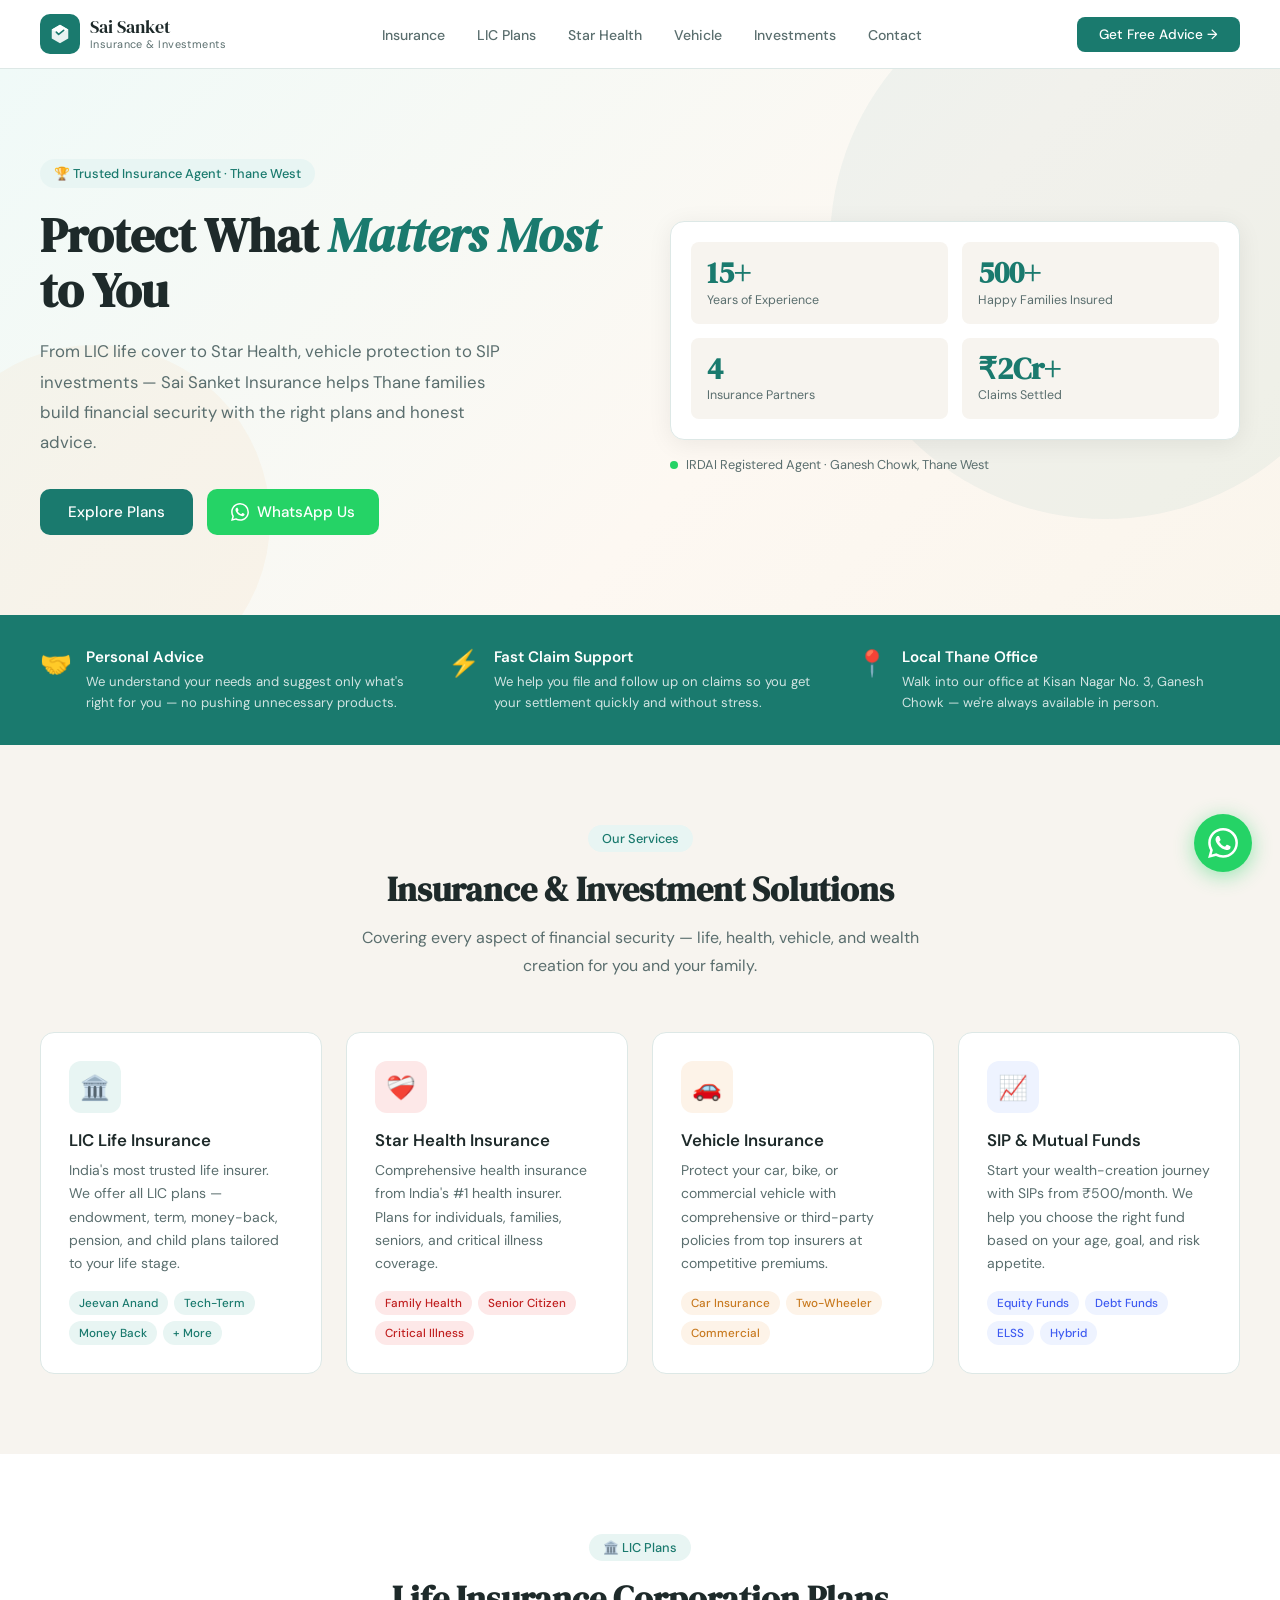
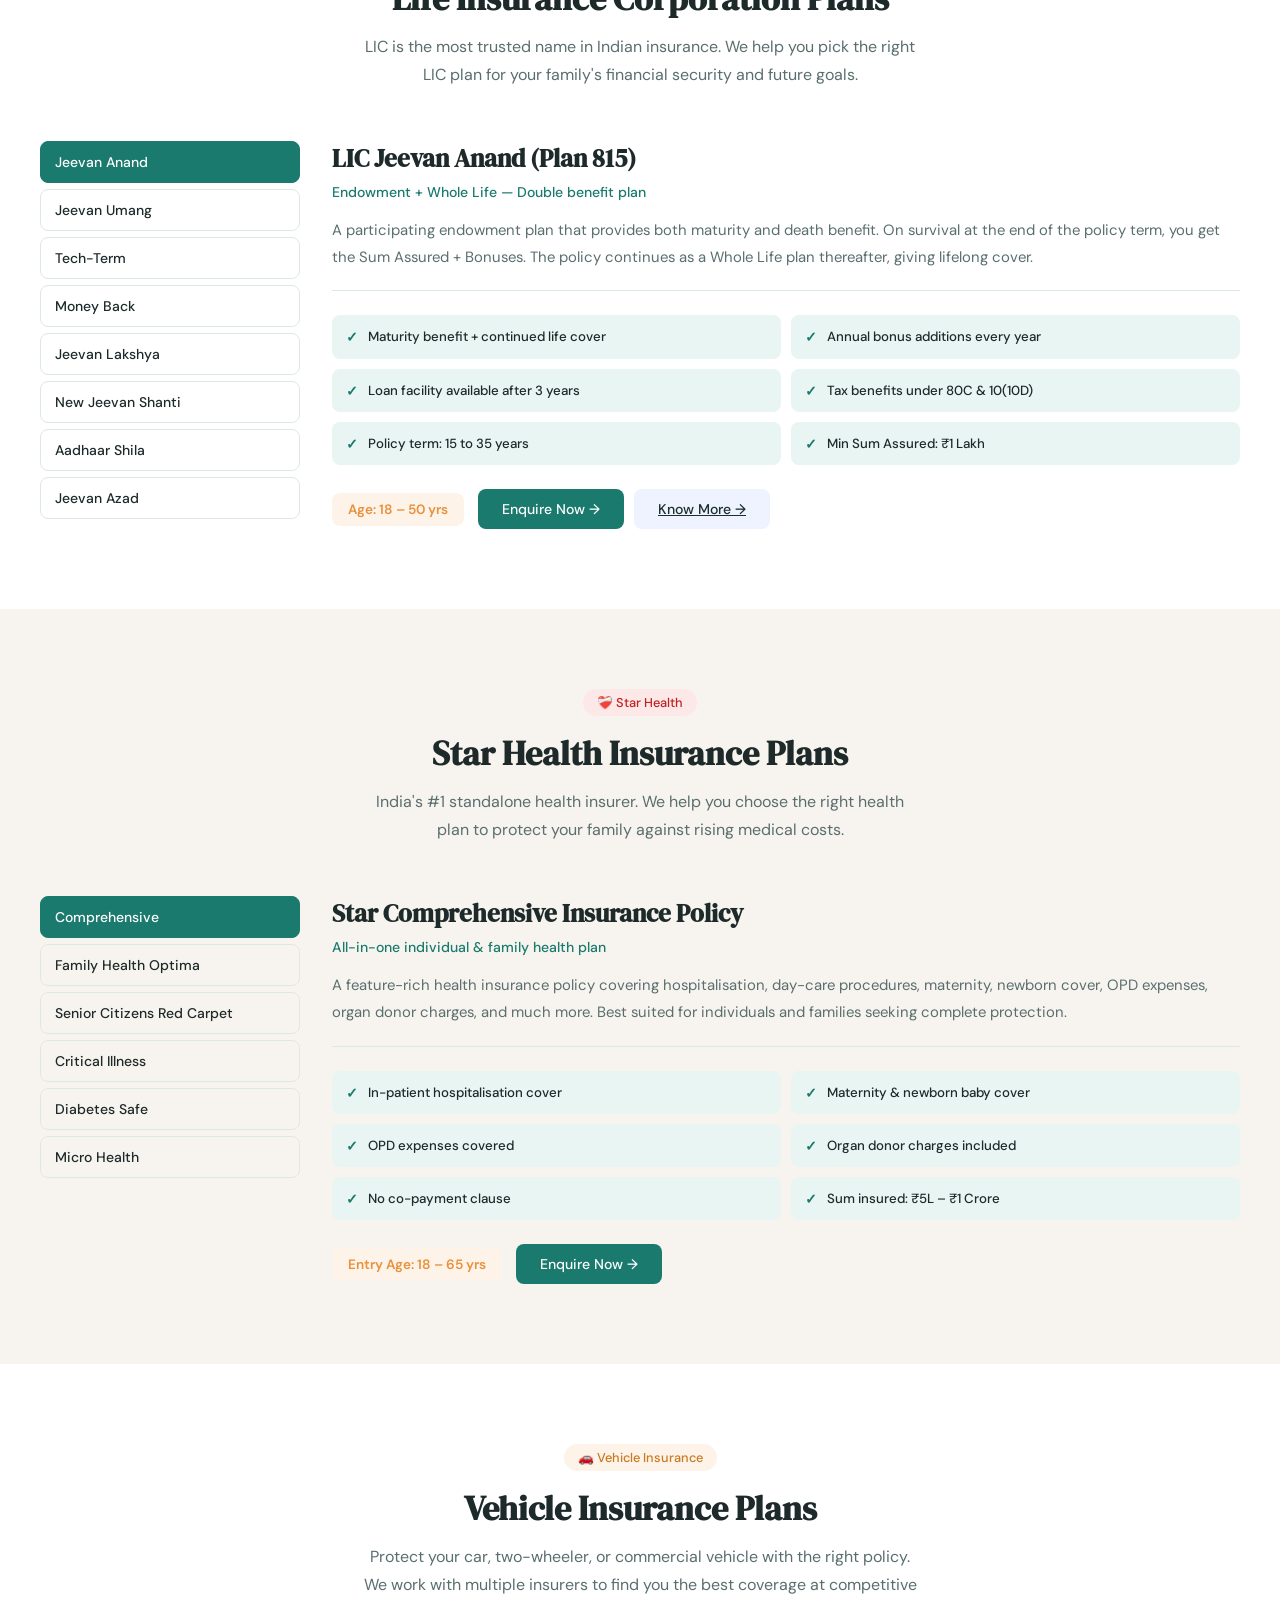
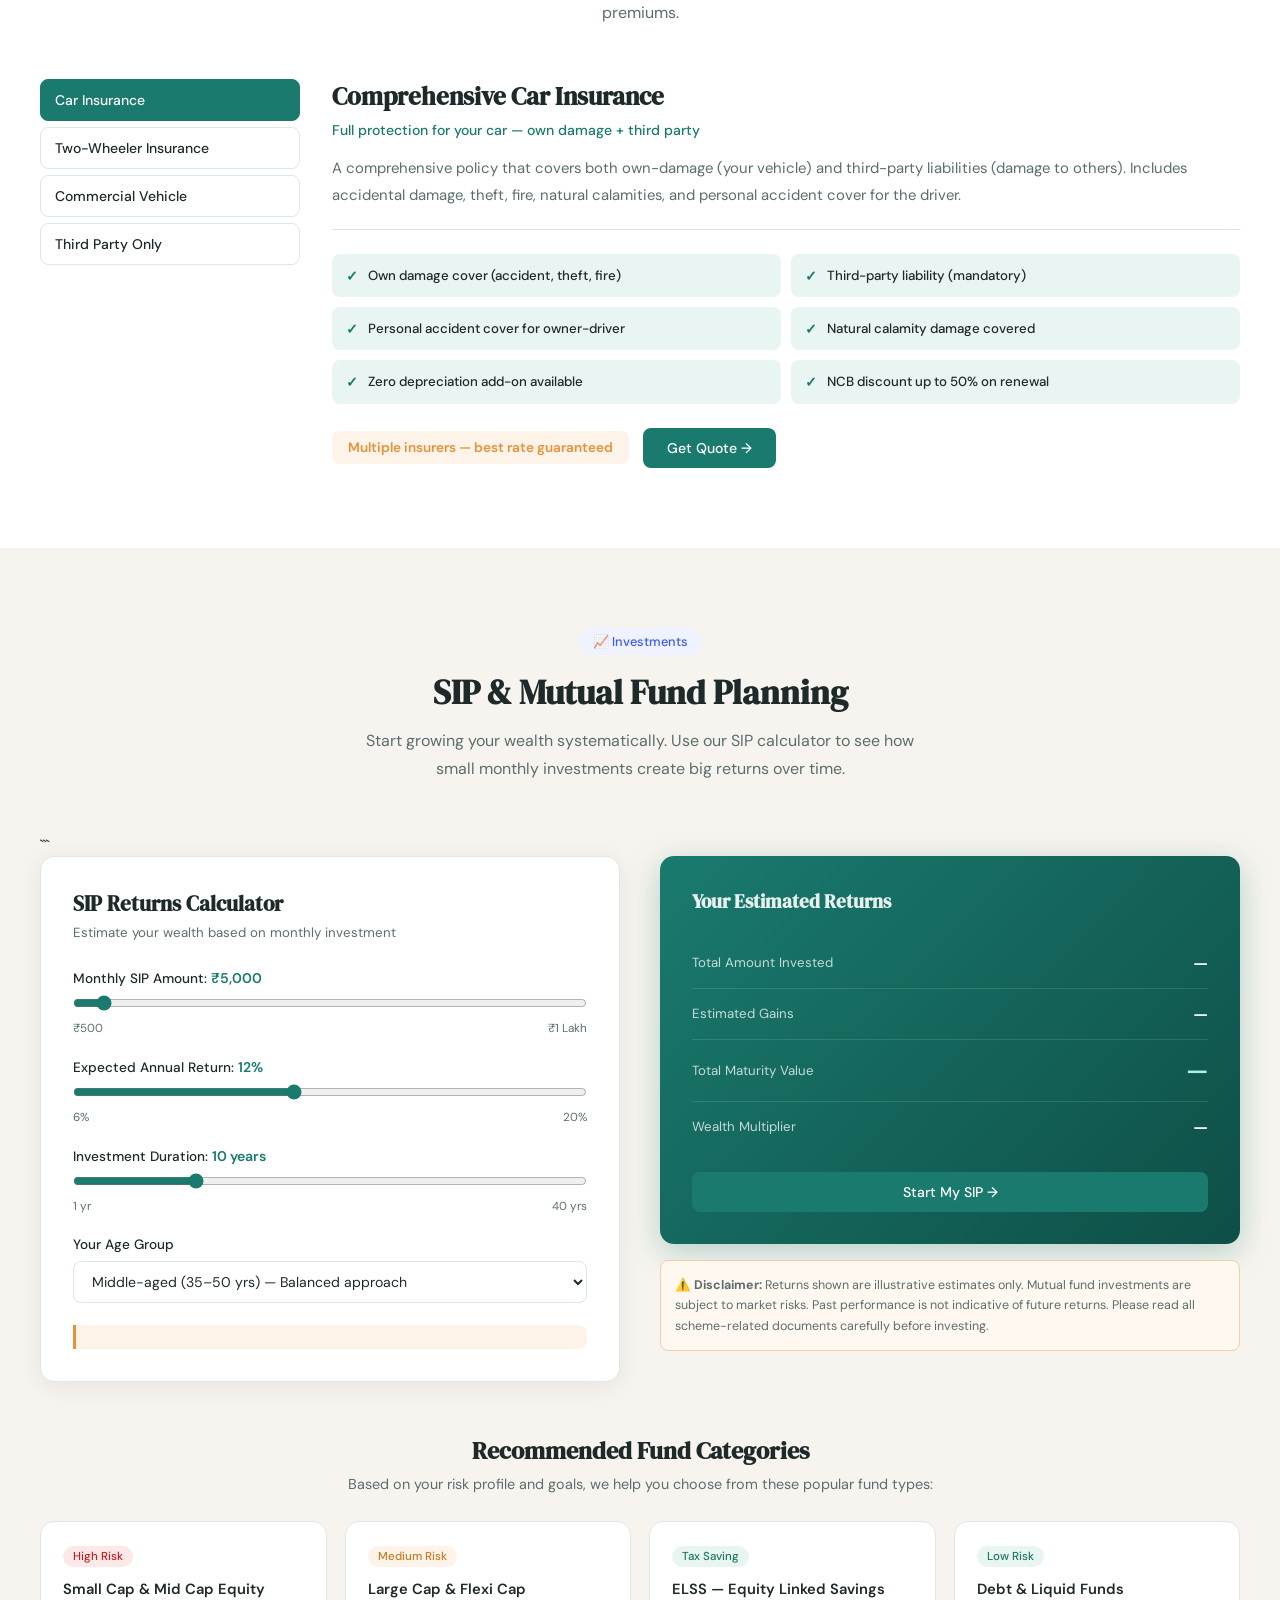
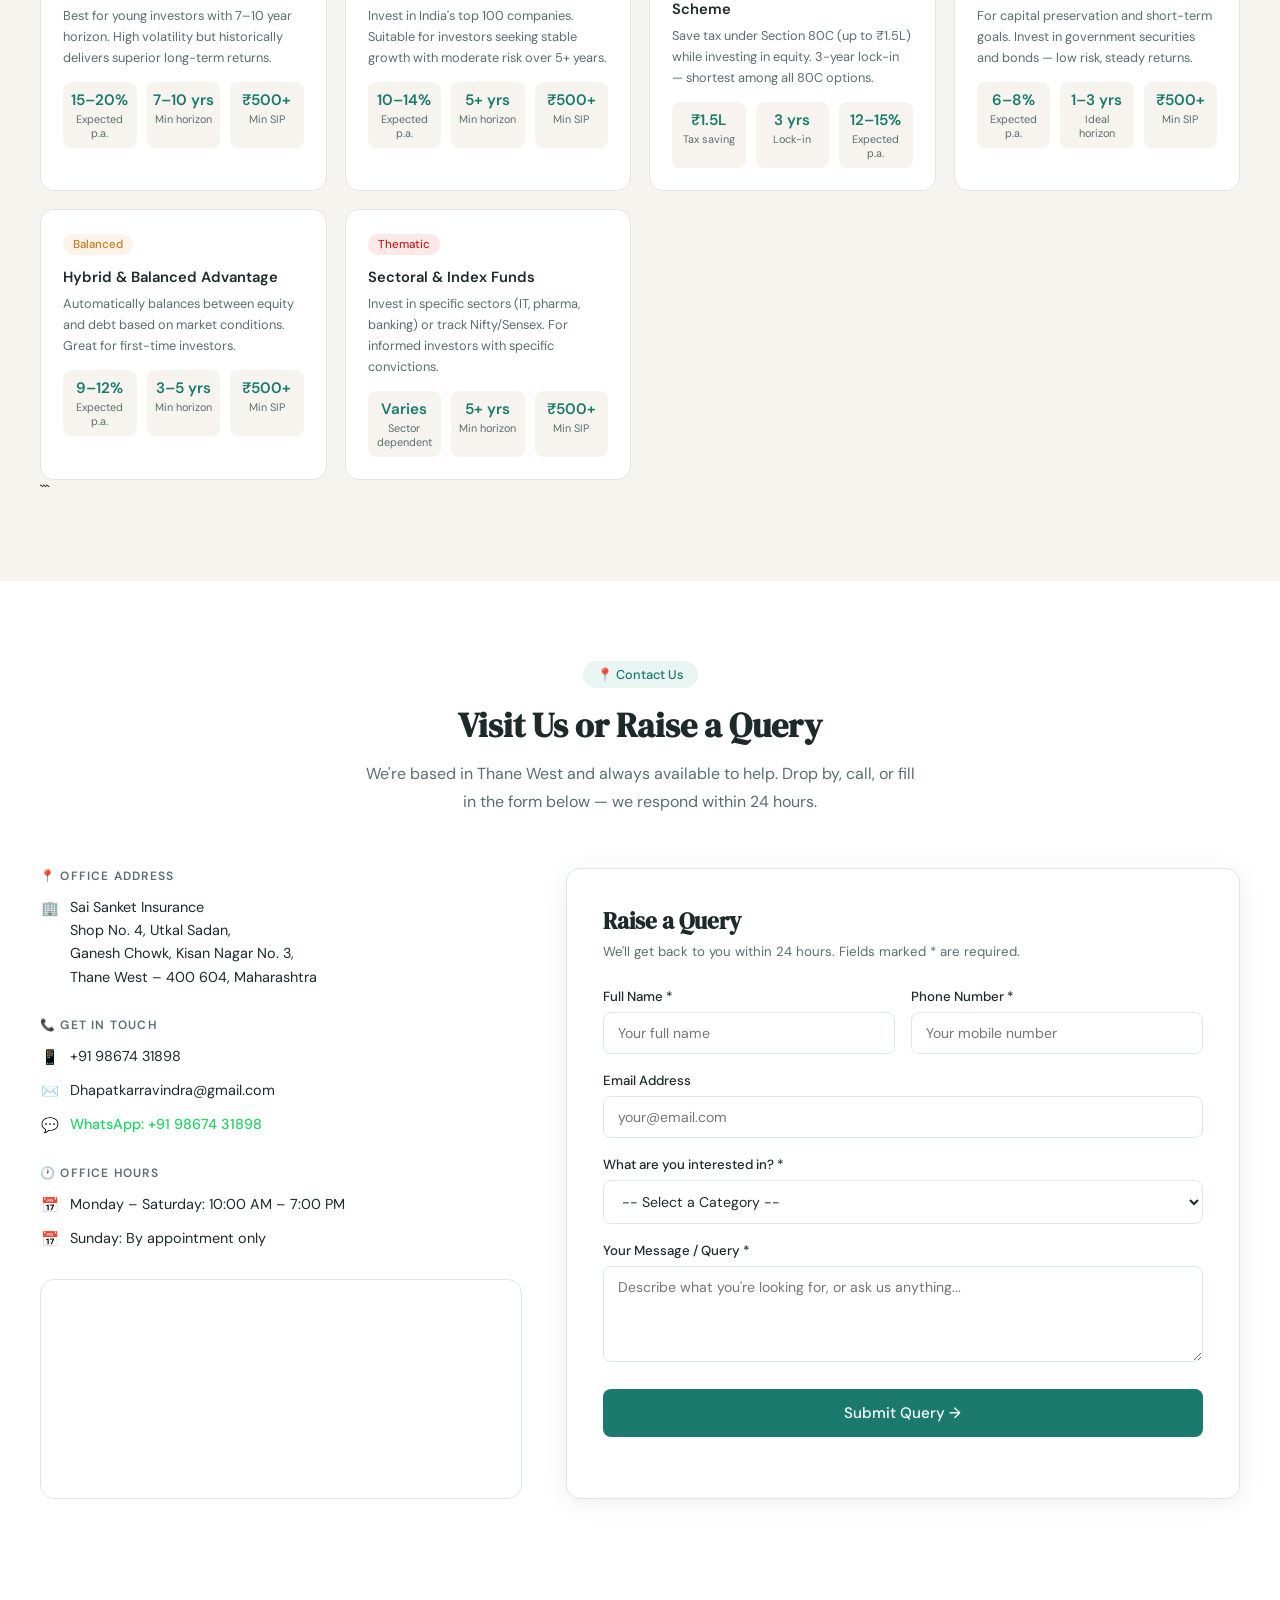
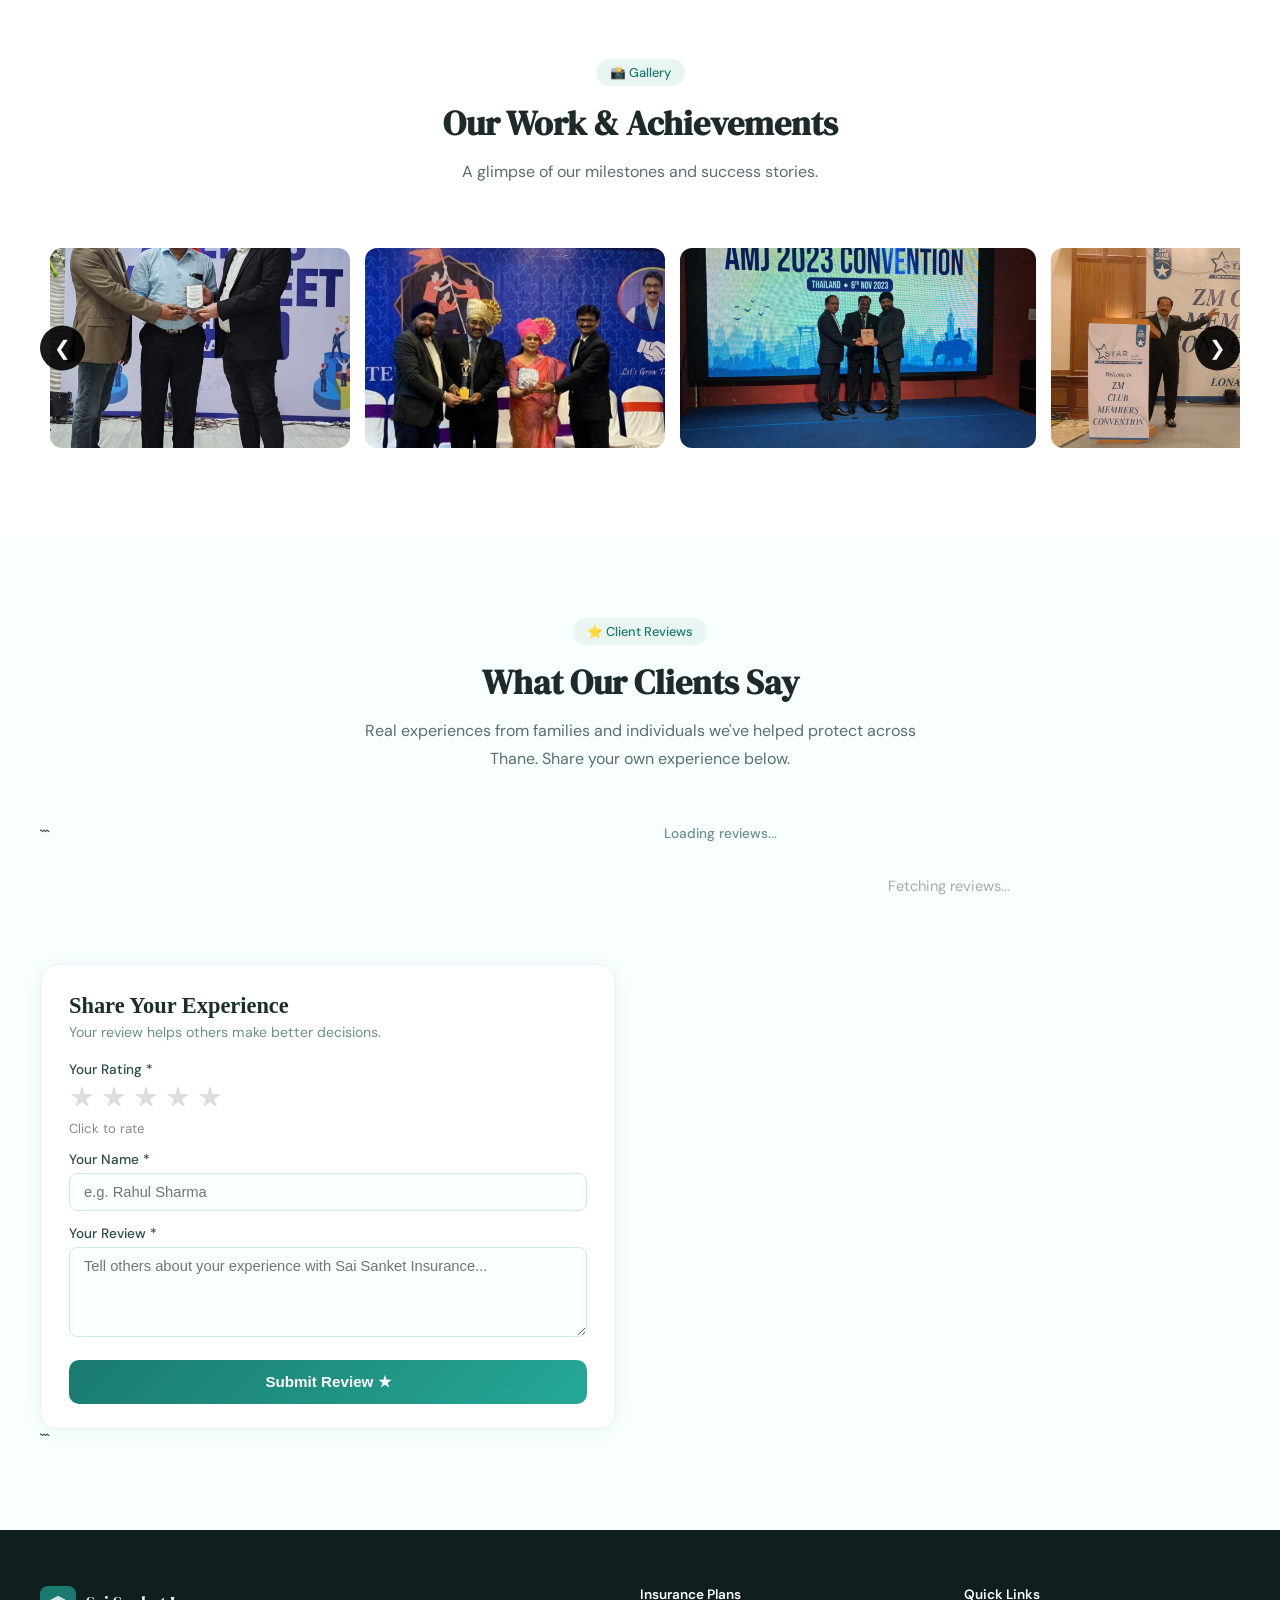
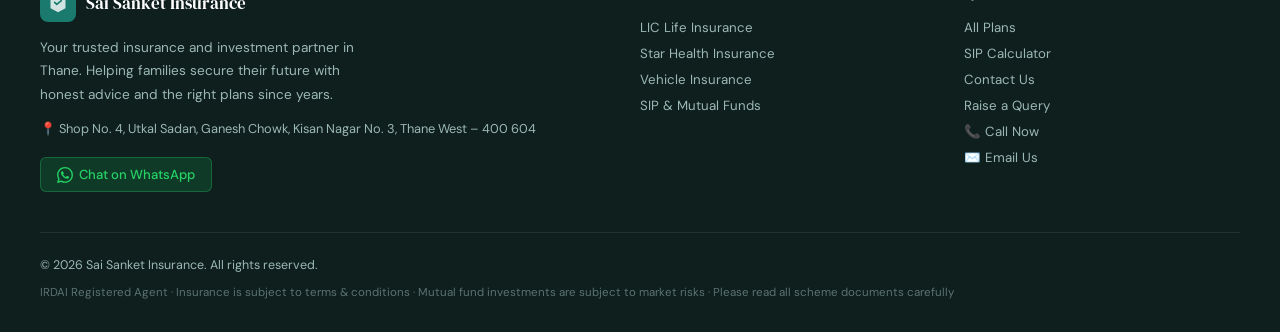
==== commit 451421bc: "Update index.html" ====
--- a/index.html
+++ b/index.html
@@ -976,12 +976,12 @@
       <button class="gallery-btn prev" onclick="scrollGallery(-1)">❮</button>
 
       <div class="gallery-track" id="galleryTrack">
-        <img src="images/gallery1.jpg">
-        <img src="images/gallery2.jpg">
-        <img src="images/gallery3.jpg">
-        <img src="images/gallery4.jpg">
-        <img src="images/gallery5.jpg">
-      </div>
+        <img src="images/gallery1.jpg" onclick="openLightbox(this.src)">
+        <img src="images/gallery2.jpg" onclick="openLightbox(this.src)">
+        <img src="images/gallery3.jpg" onclick="openLightbox(this.src)">
+        <img src="images/gallery4.jpg" onclick="openLightbox(this.src)">
+        <img src="images/gallery5.jpg" onclick="openLightbox(this.src)">
+      </div>       
 
       <button class="gallery-btn next" onclick="scrollGallery(1)">❯</button>
     </div>
--- a/css/style.css
+++ b/css/style.css
@@ -125,6 +125,38 @@
   border-radius: 2px;
   transition: 0.3s;
   display: block;
+}
+
+
+/* LIGHTBOX BACKGROUND */
+.lightbox {
+  position: fixed;
+  top: 0;
+  left: 0;
+  width: 100%;
+  height: 100%;
+  background: rgba(0,0,0,0.9);
+  display: none;
+  justify-content: center;
+  align-items: center;
+  z-index: 99999;
+}
+
+/* IMAGE */
+.lightbox img {
+  max-width: 90%;
+  max-height: 90%;
+  border-radius: 10px;
+}
+
+/* CLOSE BUTTON */
+.lightbox-close {
+  position: absolute;
+  top: 20px;
+  right: 30px;
+  font-size: 35px;
+  color: white;
+  cursor: pointer;
 }
 
 /* ==================== WHATSAPP FLOAT ==================== */
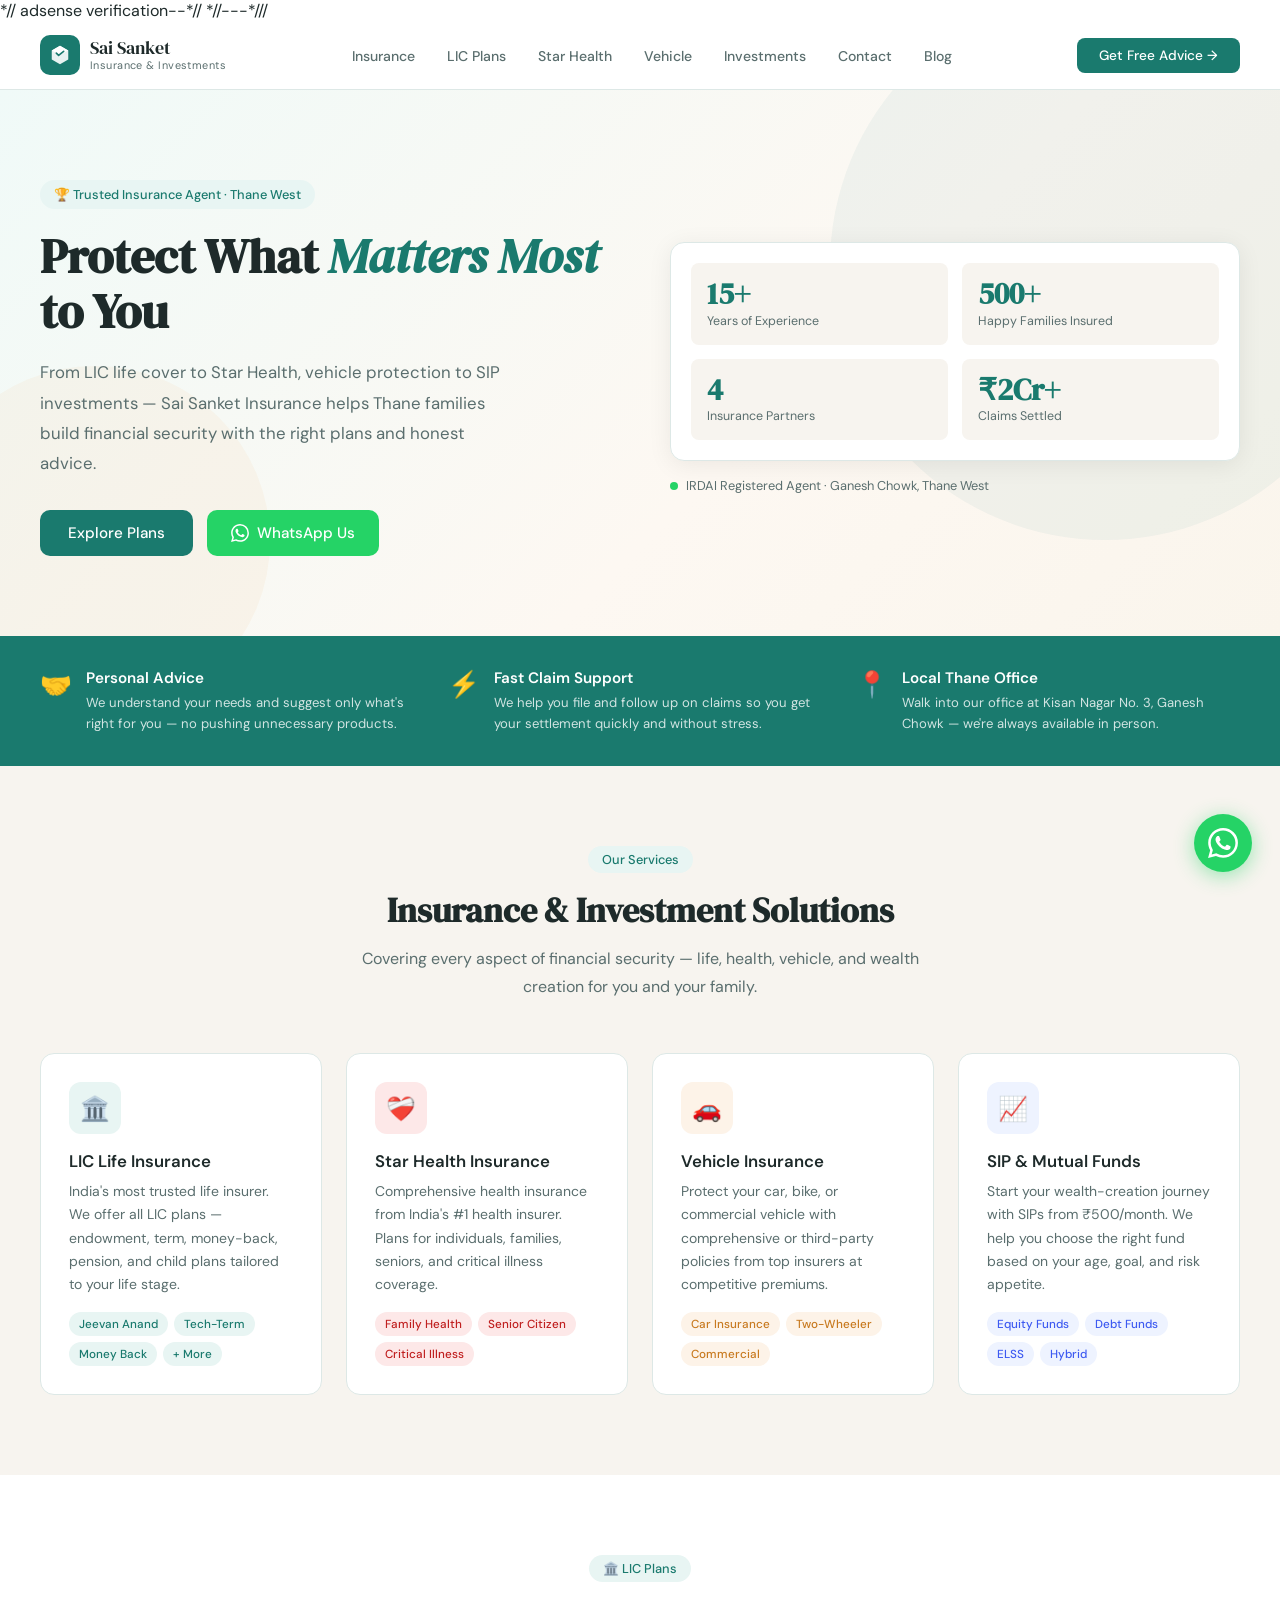
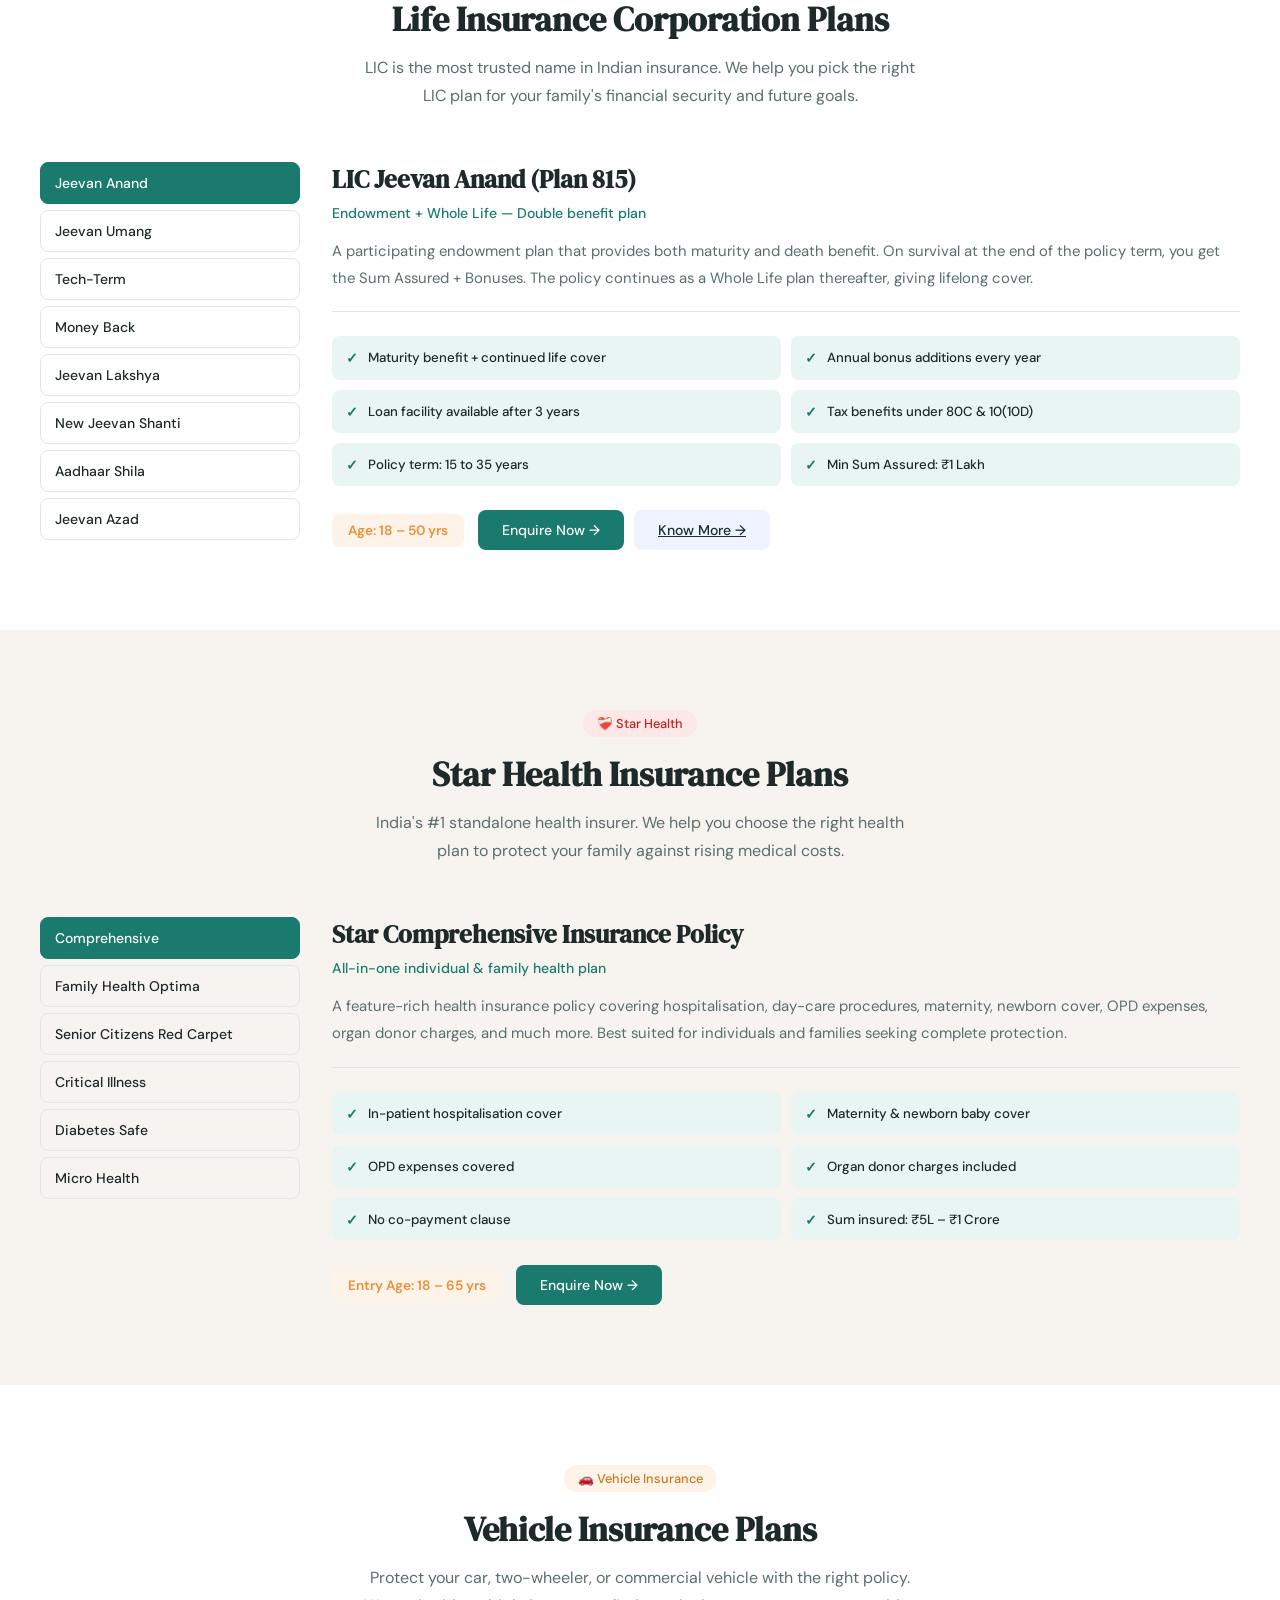
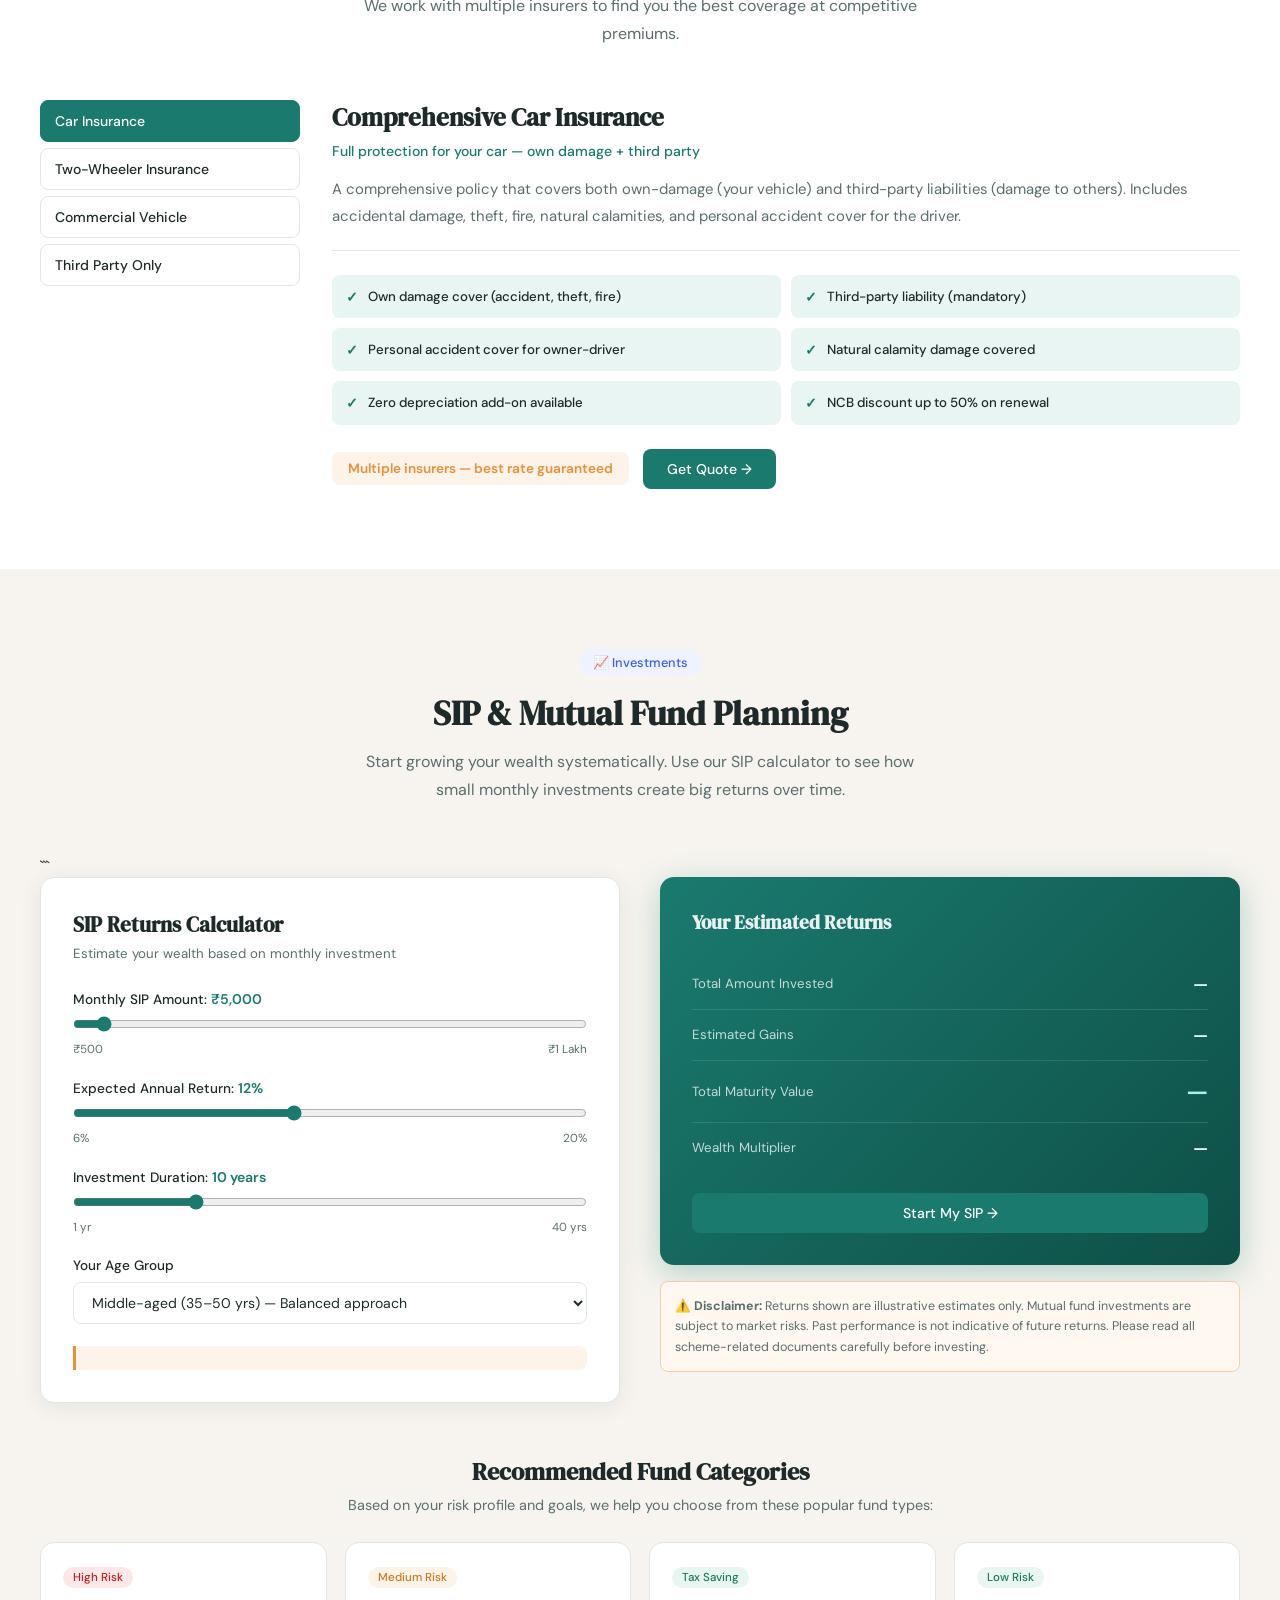
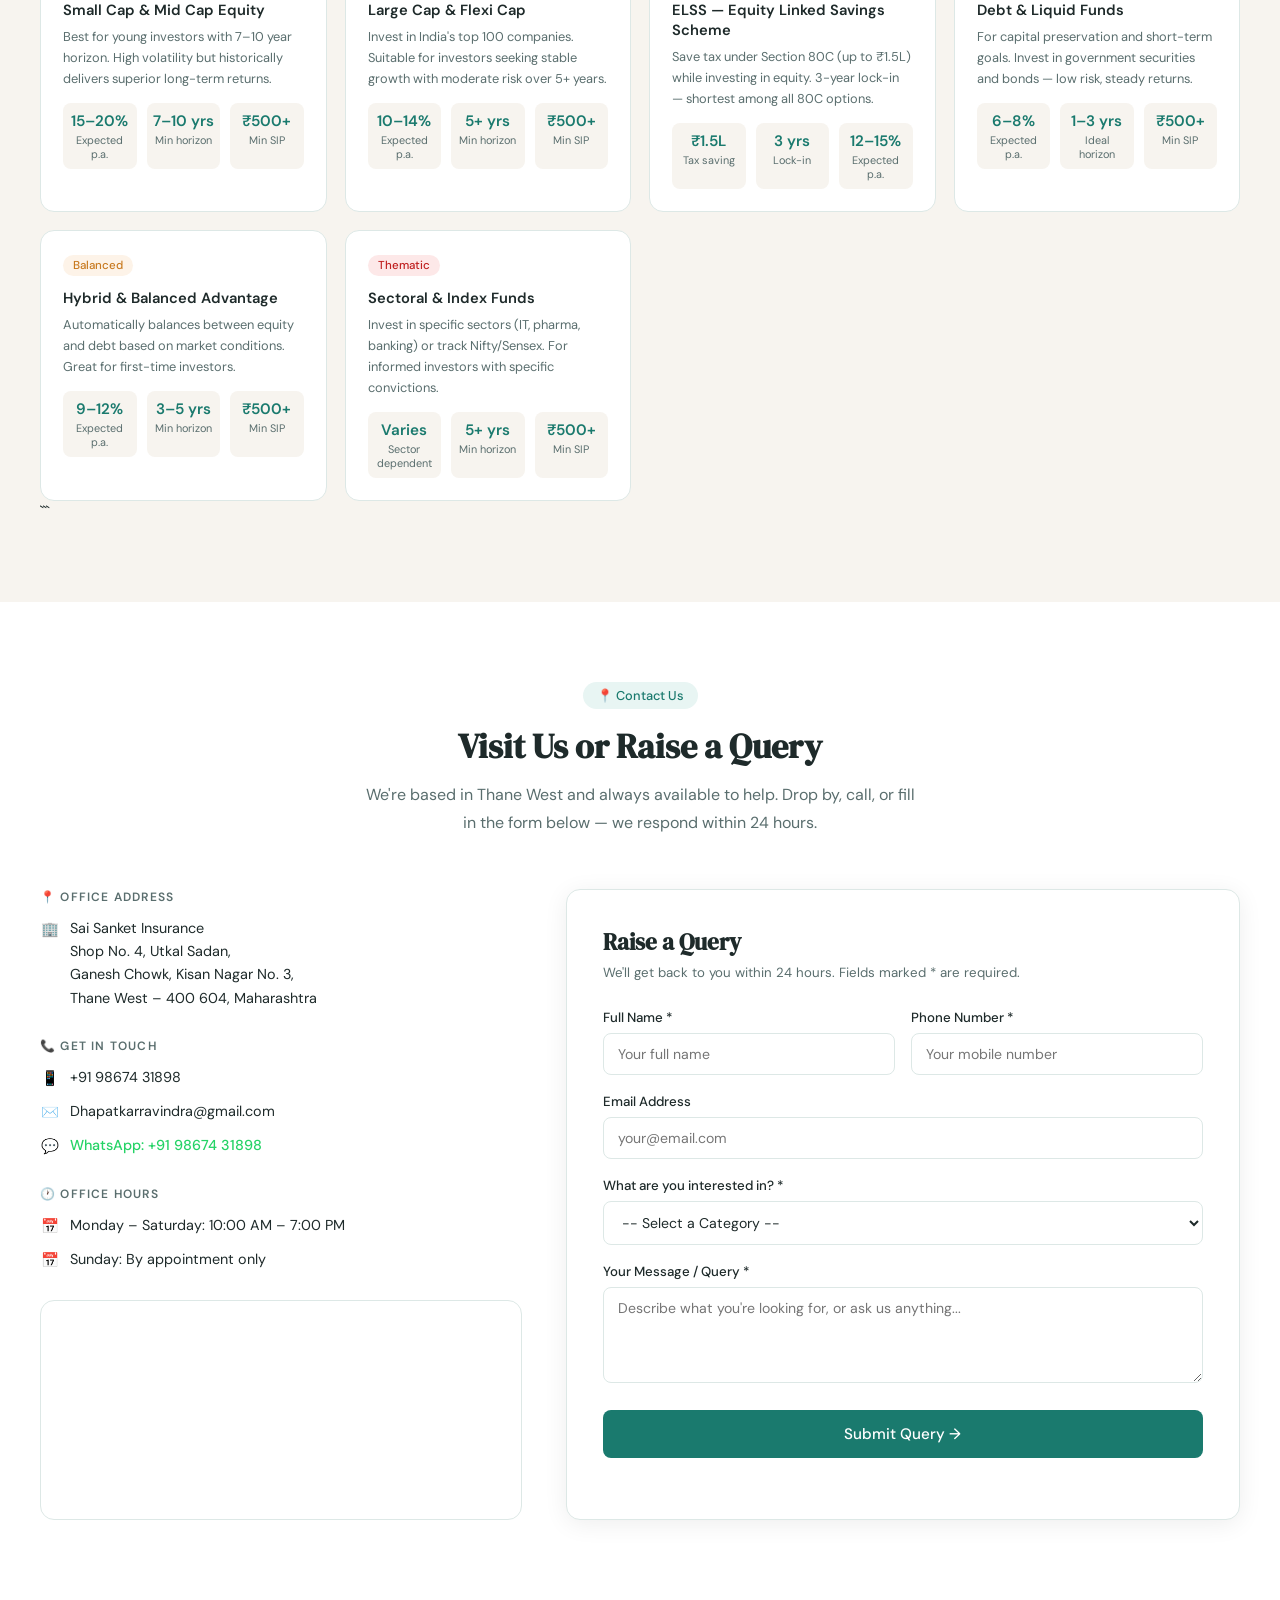
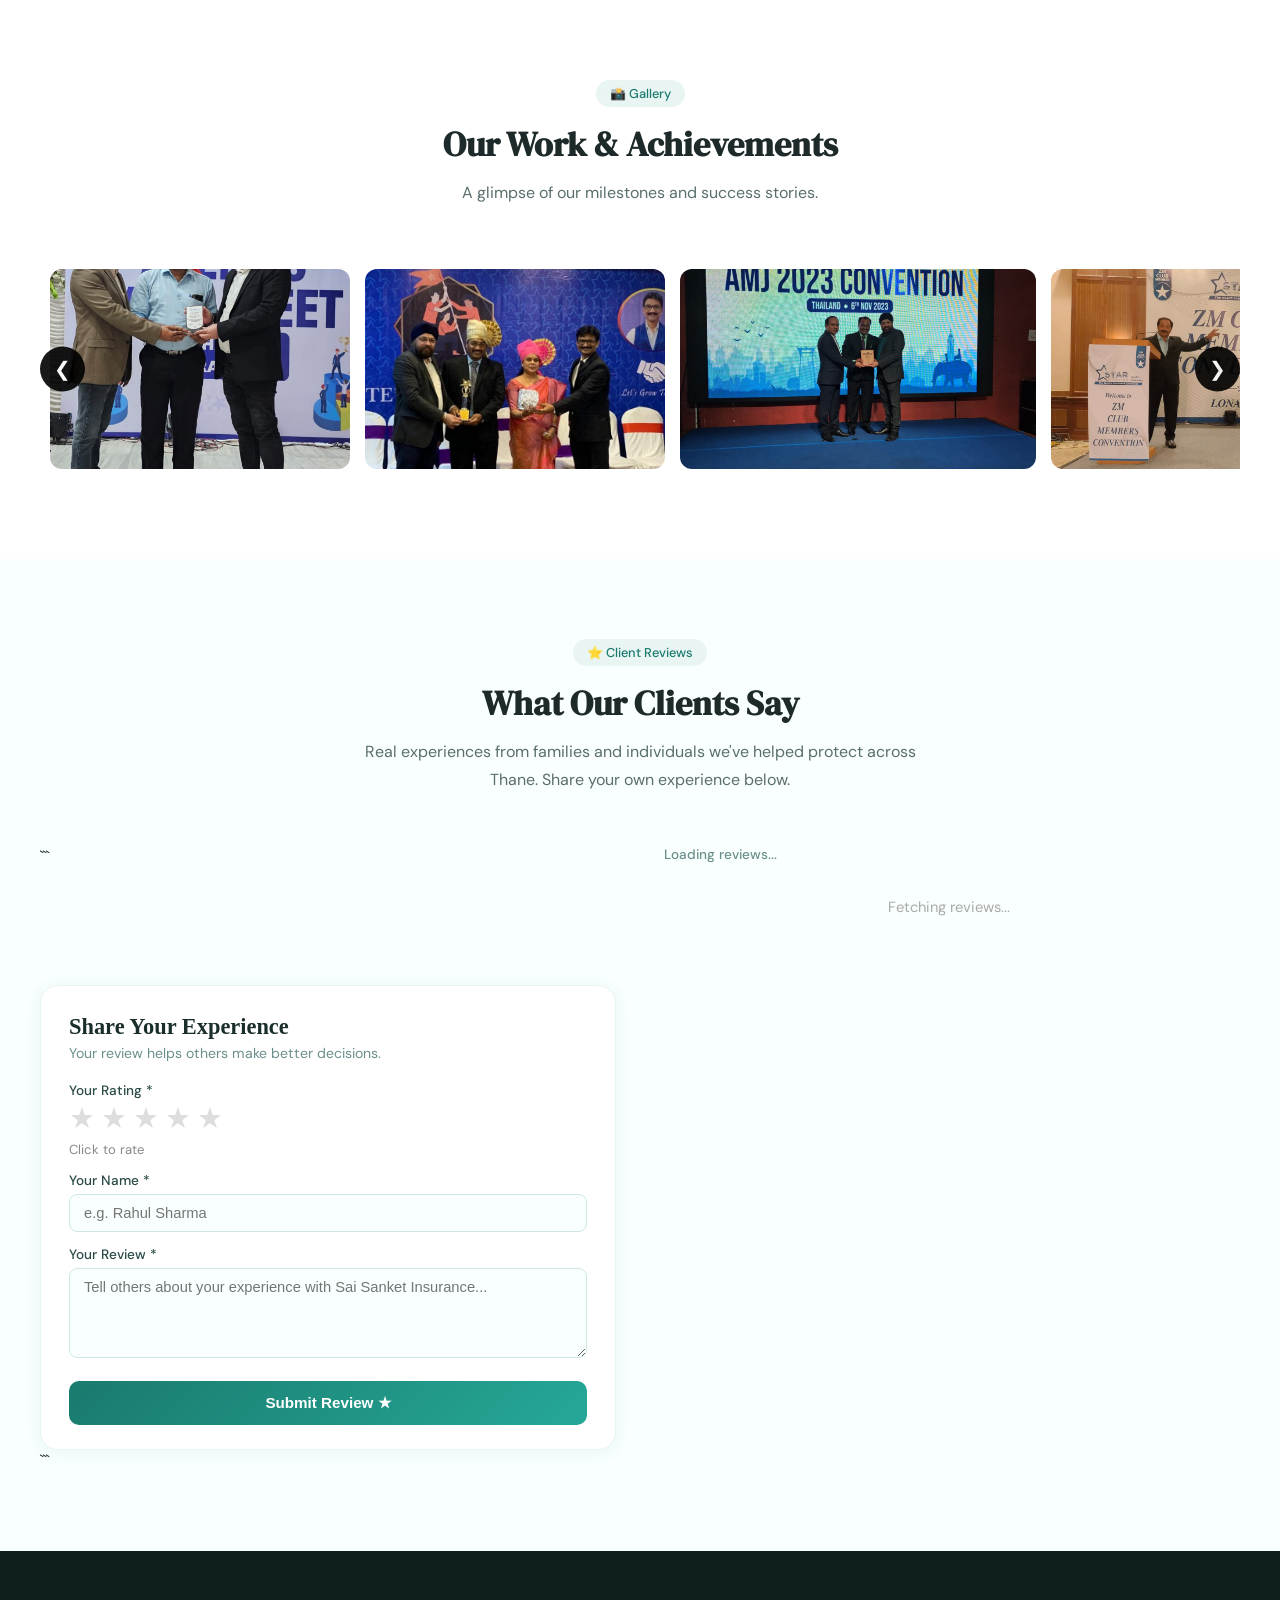
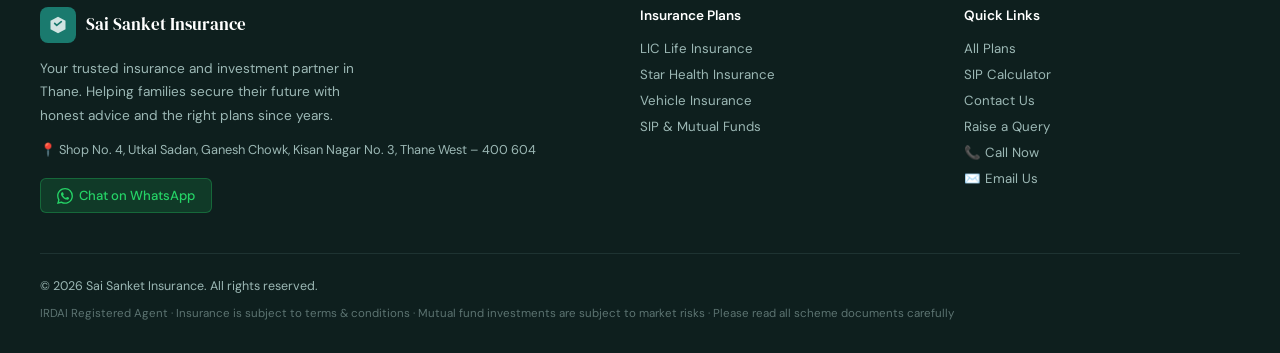
==== commit 576e05ca: "blog Update index.html" ====
--- a/index.html
+++ b/index.html
@@ -2,6 +2,9 @@
 
 <html lang="en">
 <head>
+  *// adsense verification--*//
+  <script async src="https://pagead2.googlesyndication.com/pagead/js/adsbygoogle.js?client=ca-pub-4675768031871995"
+     crossorigin="anonymous"></script> *//---*///
 <script src="js/main.js"></script>
 <script type="module" src="js/testimonial.js"></script>
 <meta charset="UTF-8">
@@ -137,6 +140,7 @@
       <li><a href="#vehicle">Vehicle</a></li>
       <li><a href="#invest">Investments</a></li>
       <li><a href="#contact">Contact</a></li>
+      <li><a href="blog.html">Blog</a></li>
     </ul>
     <a href="#contact" class="nav-cta" id="navCta">Get Free Advice →</a>
     <button class="hamburger" onclick="toggleMenu()" aria-label="Toggle menu">
--- a/css/style.css
+++ b/css/style.css
@@ -129,6 +129,16 @@
 
 
 /* LIGHTBOX BACKGROUND */
+
+.lightbox img {
+  animation: zoomIn 0.3s ease;
+}
+
+@keyframes zoomIn {
+  from { transform: scale(0.8); opacity: 0; }
+  to { transform: scale(1); opacity: 1; }
+}
+
 .lightbox {
   position: fixed;
   top: 0;
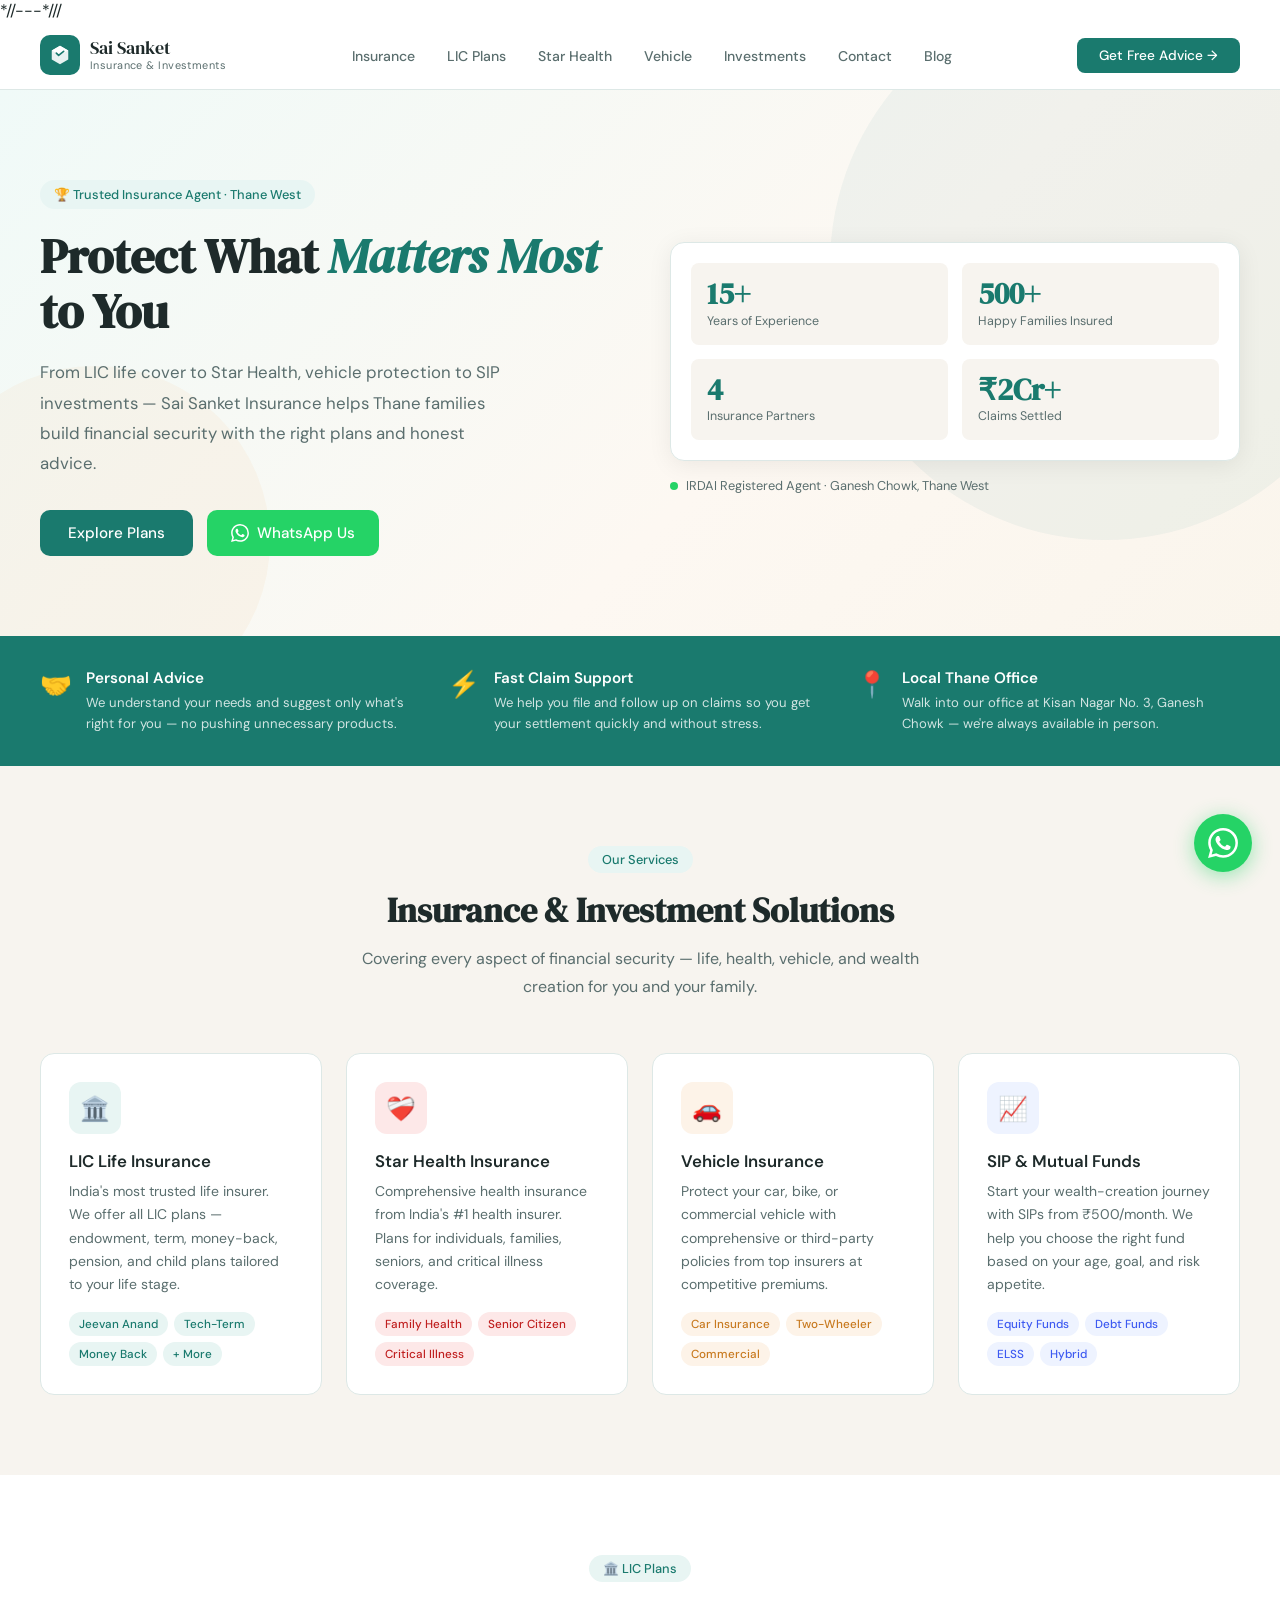
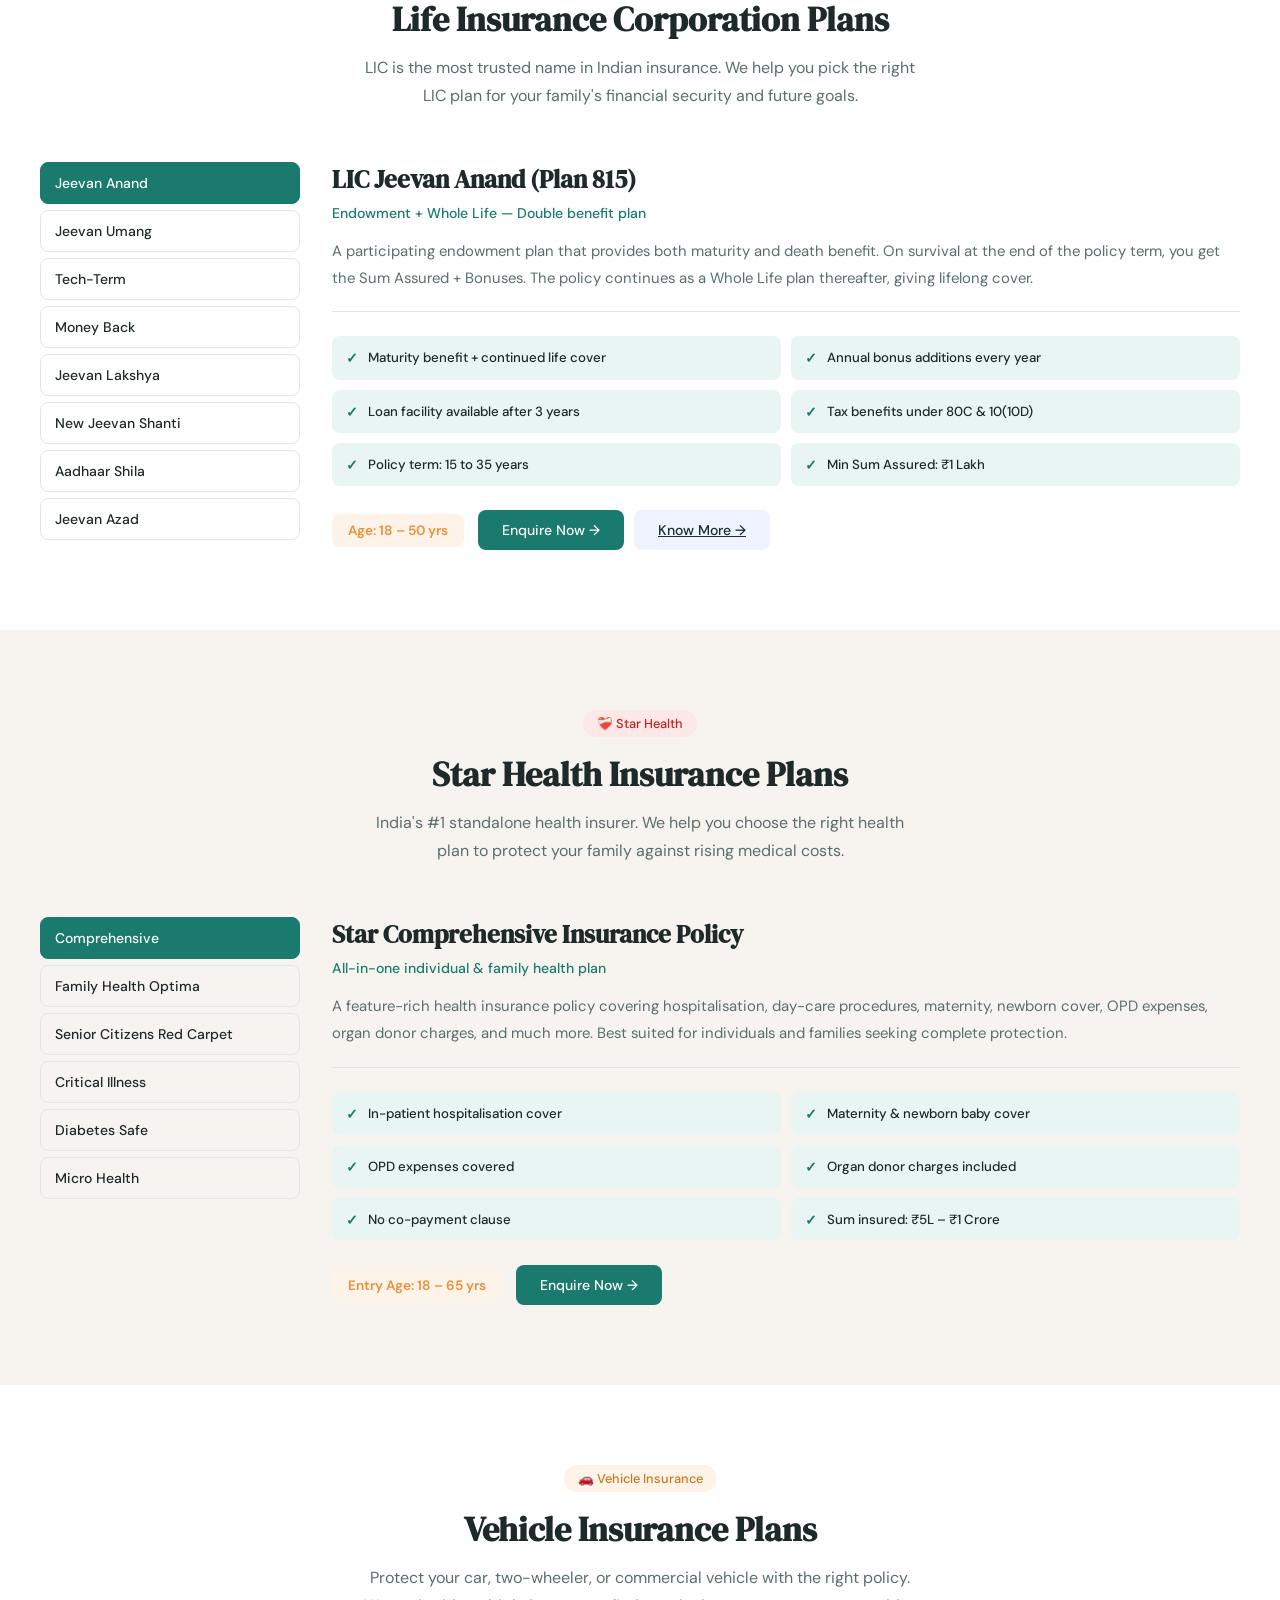
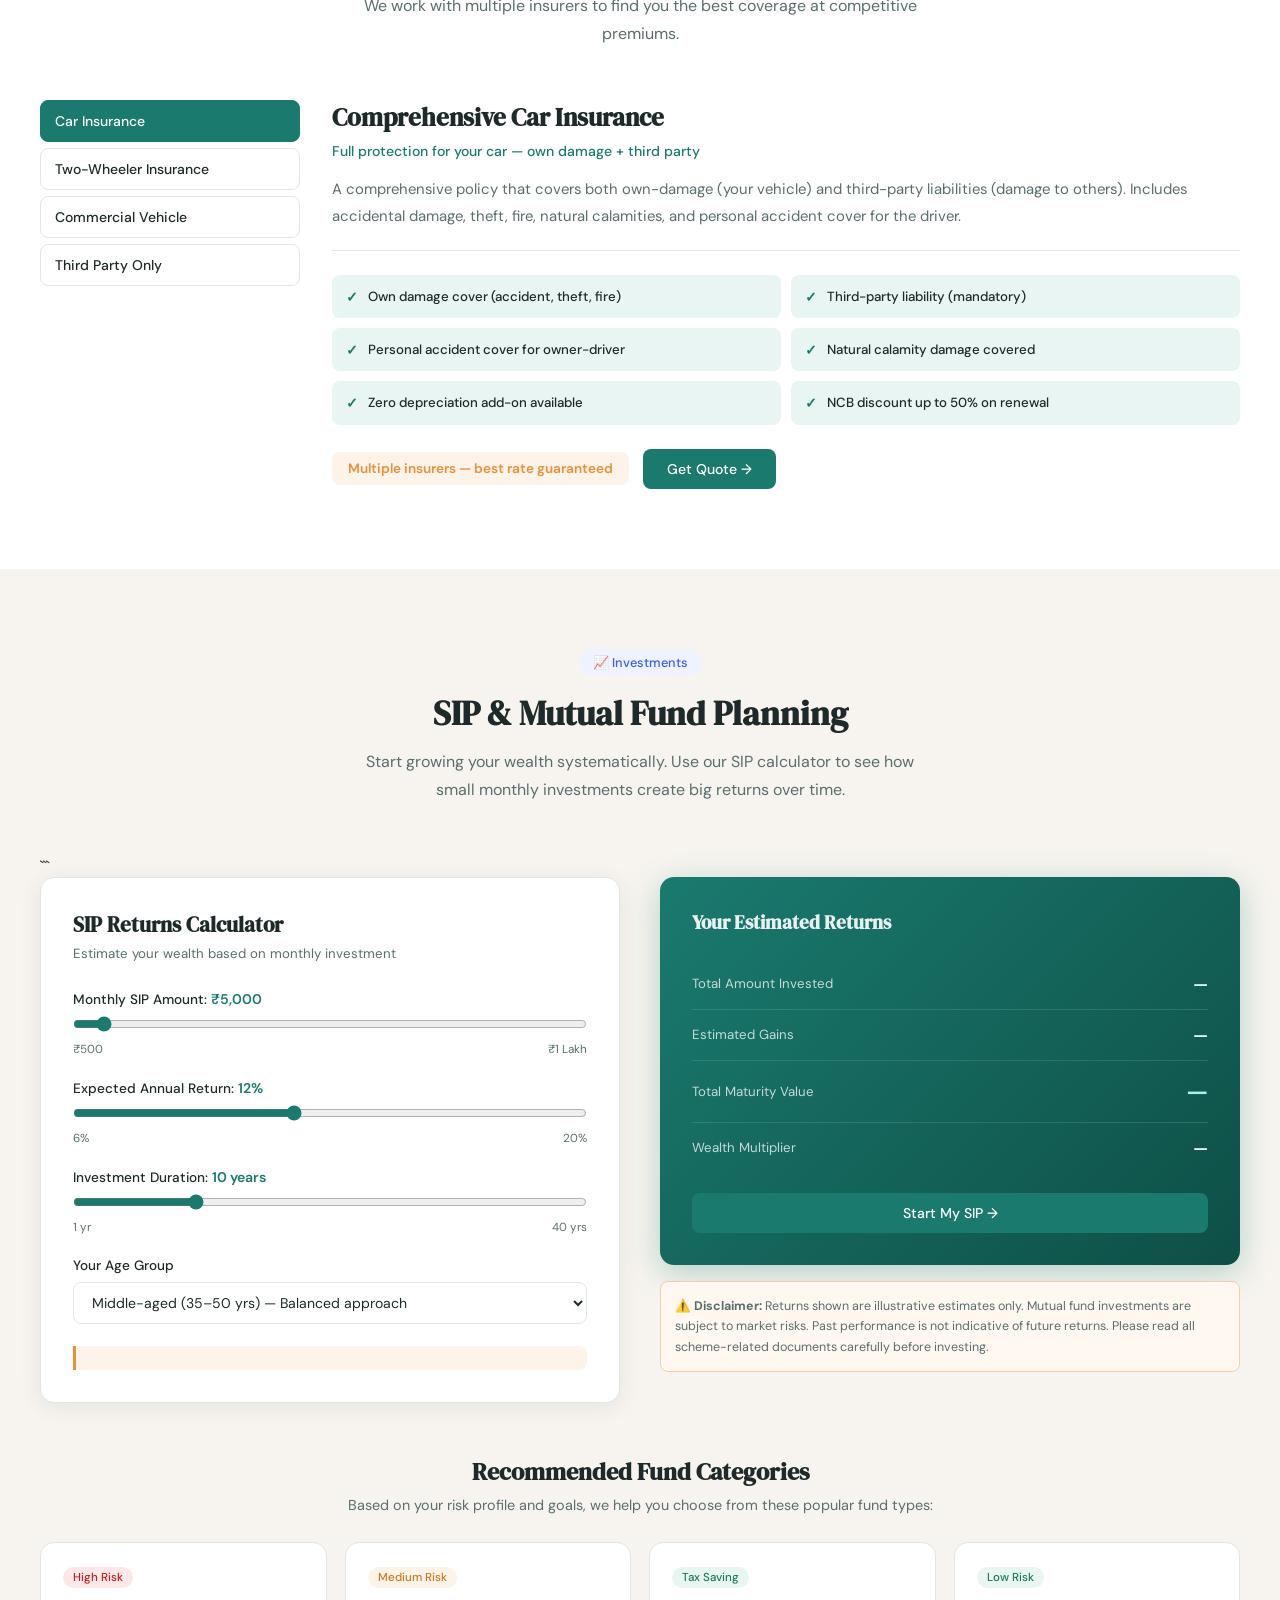
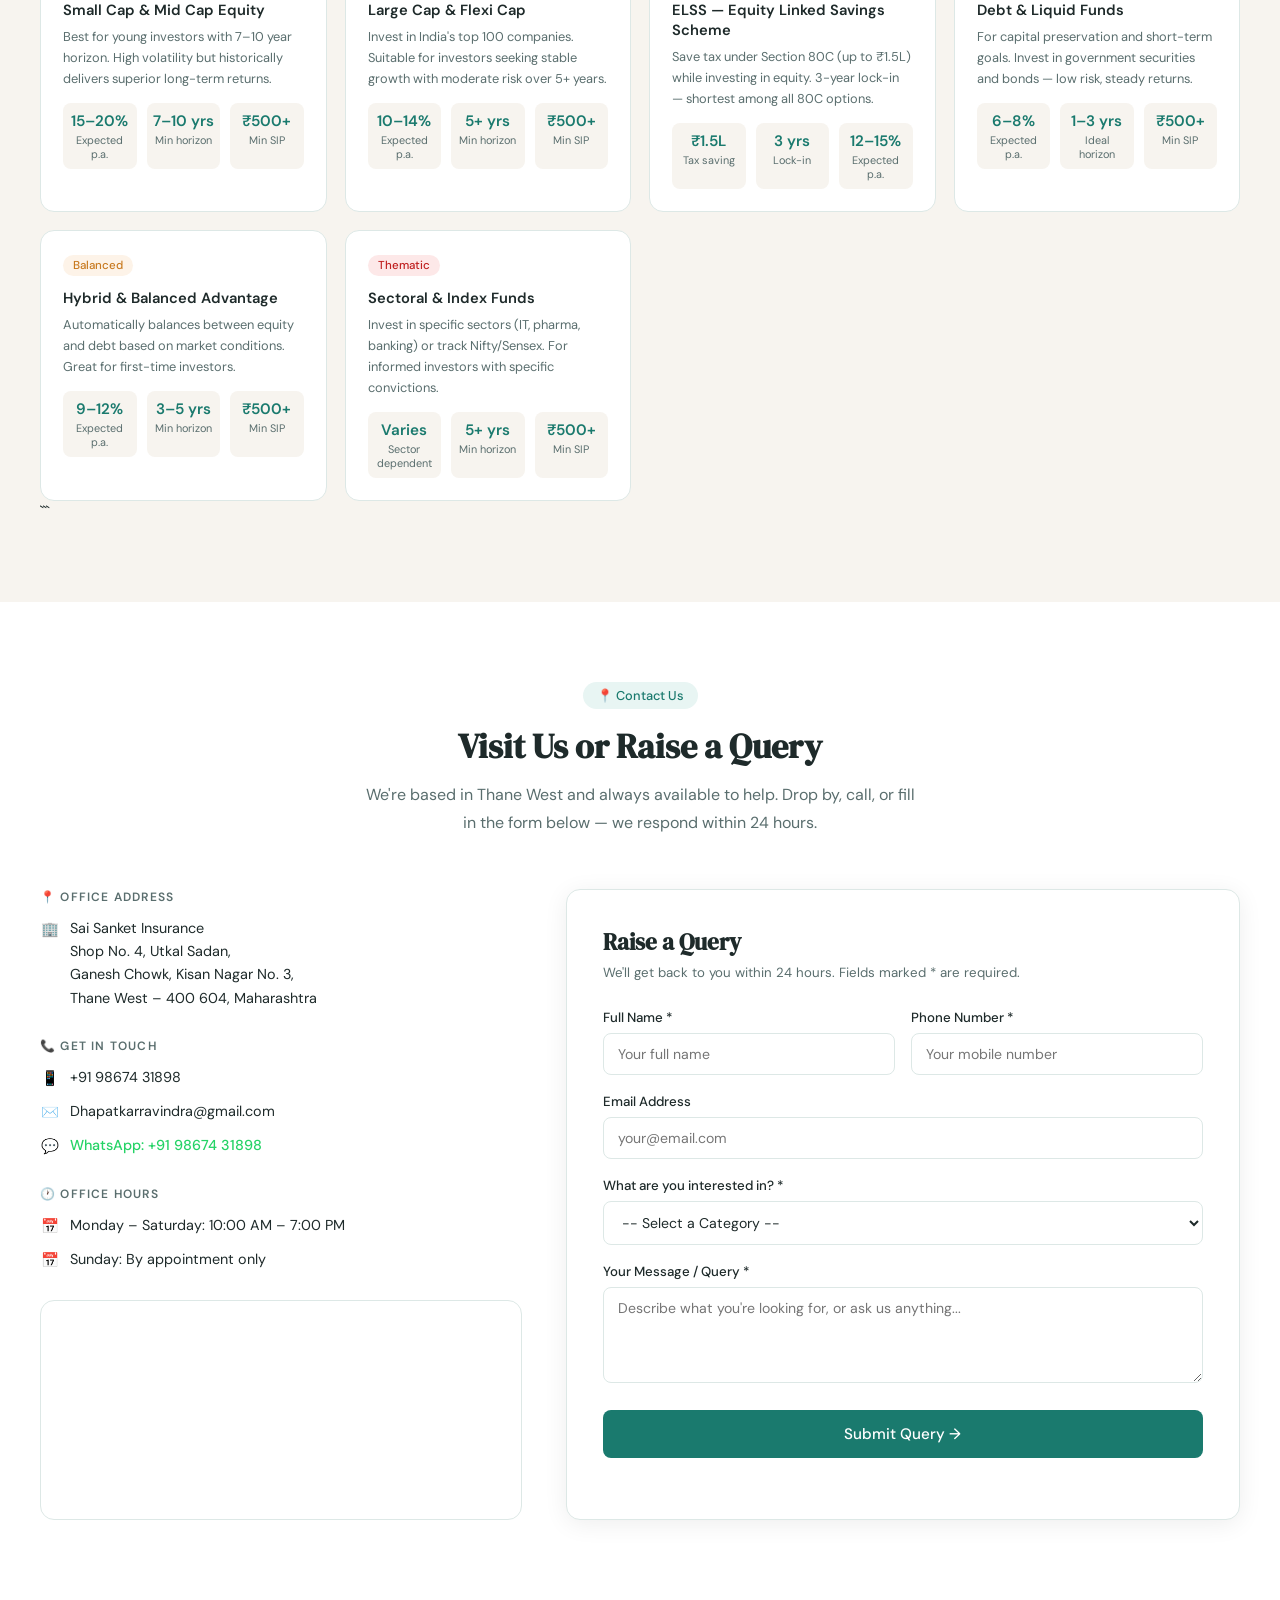
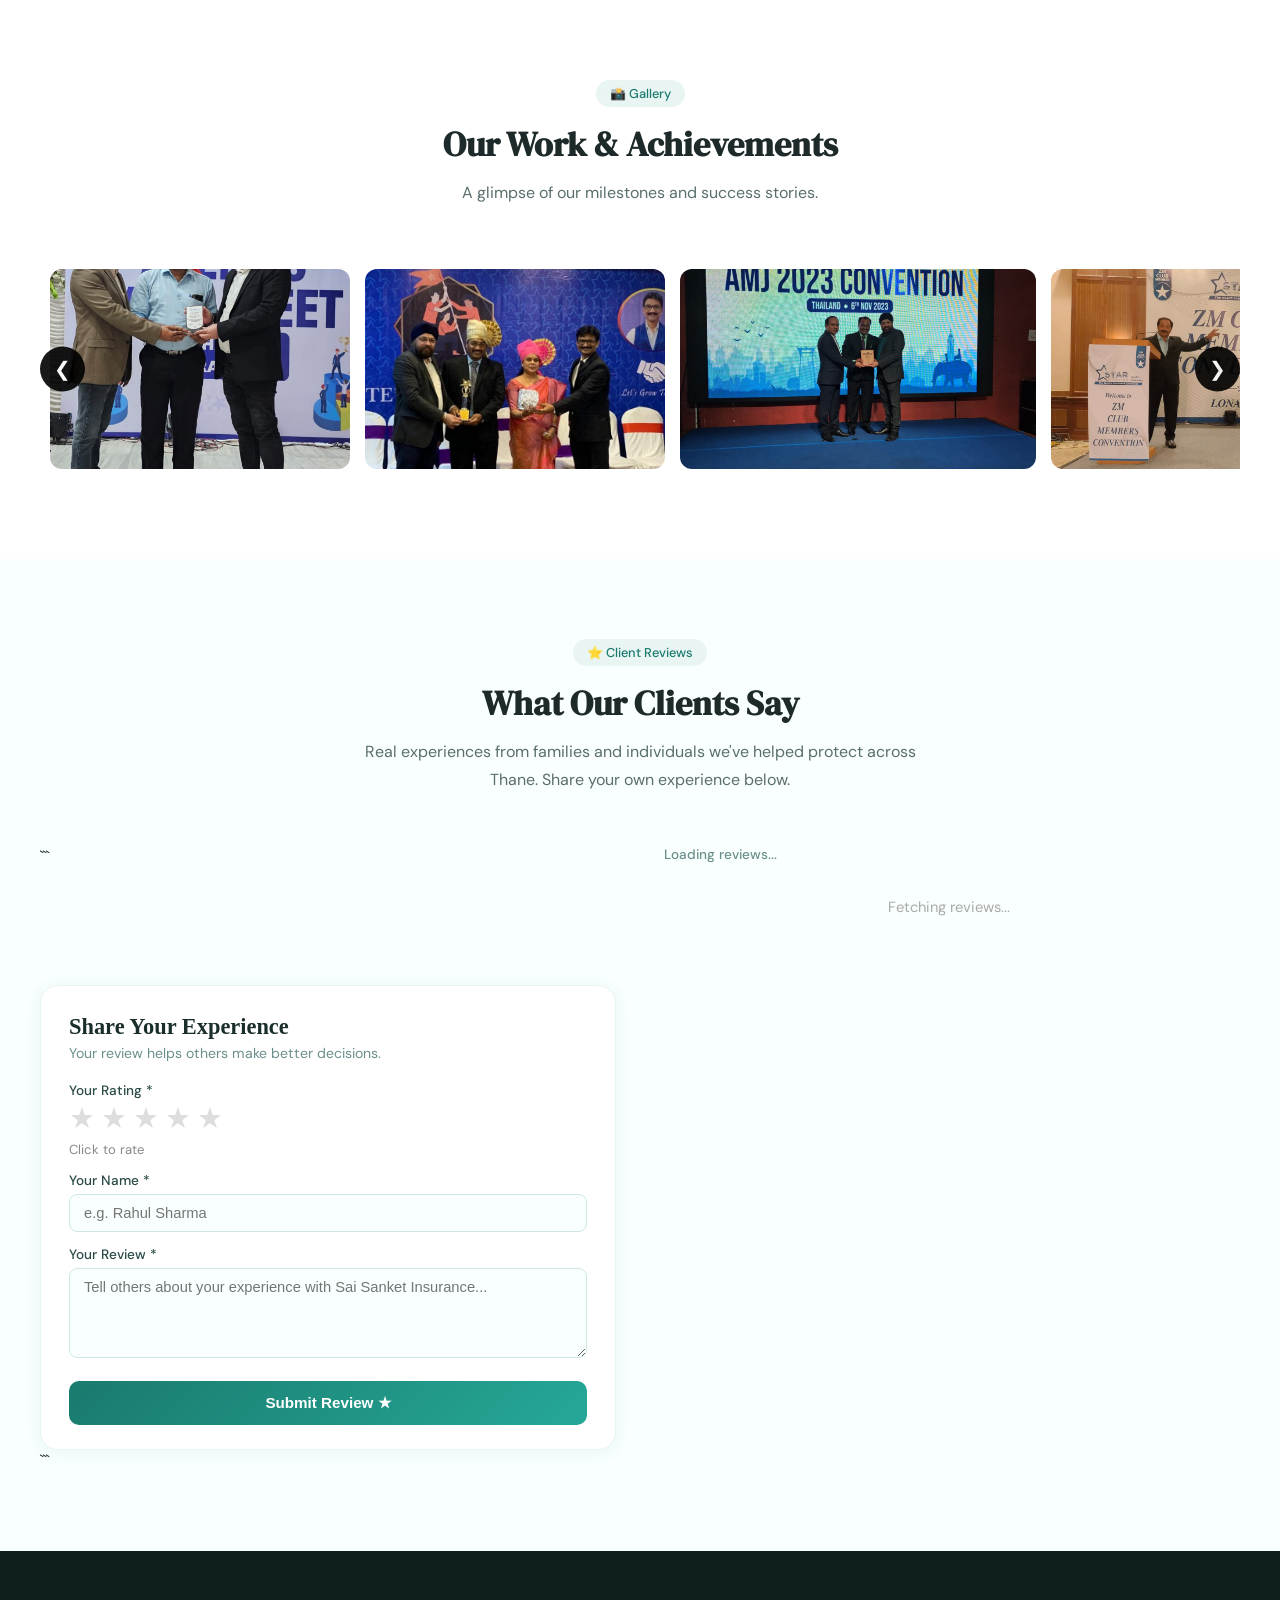
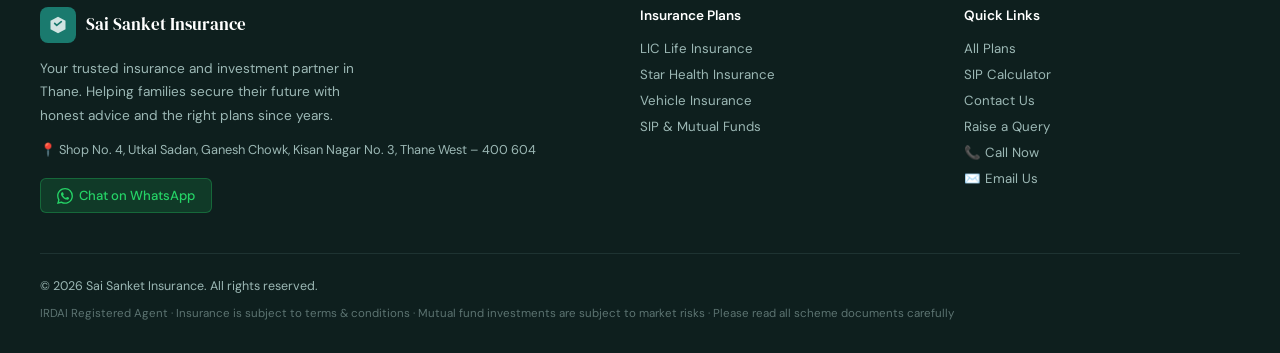
==== commit d68fd8ea: "Update index.html" ====
--- a/index.html
+++ b/index.html
@@ -2,7 +2,7 @@
 
 <html lang="en">
 <head>
-  *// adsense verification--*//
+ 
   <script async src="https://pagead2.googlesyndication.com/pagead/js/adsbygoogle.js?client=ca-pub-4675768031871995"
      crossorigin="anonymous"></script> *//---*///
 <script src="js/main.js"></script>
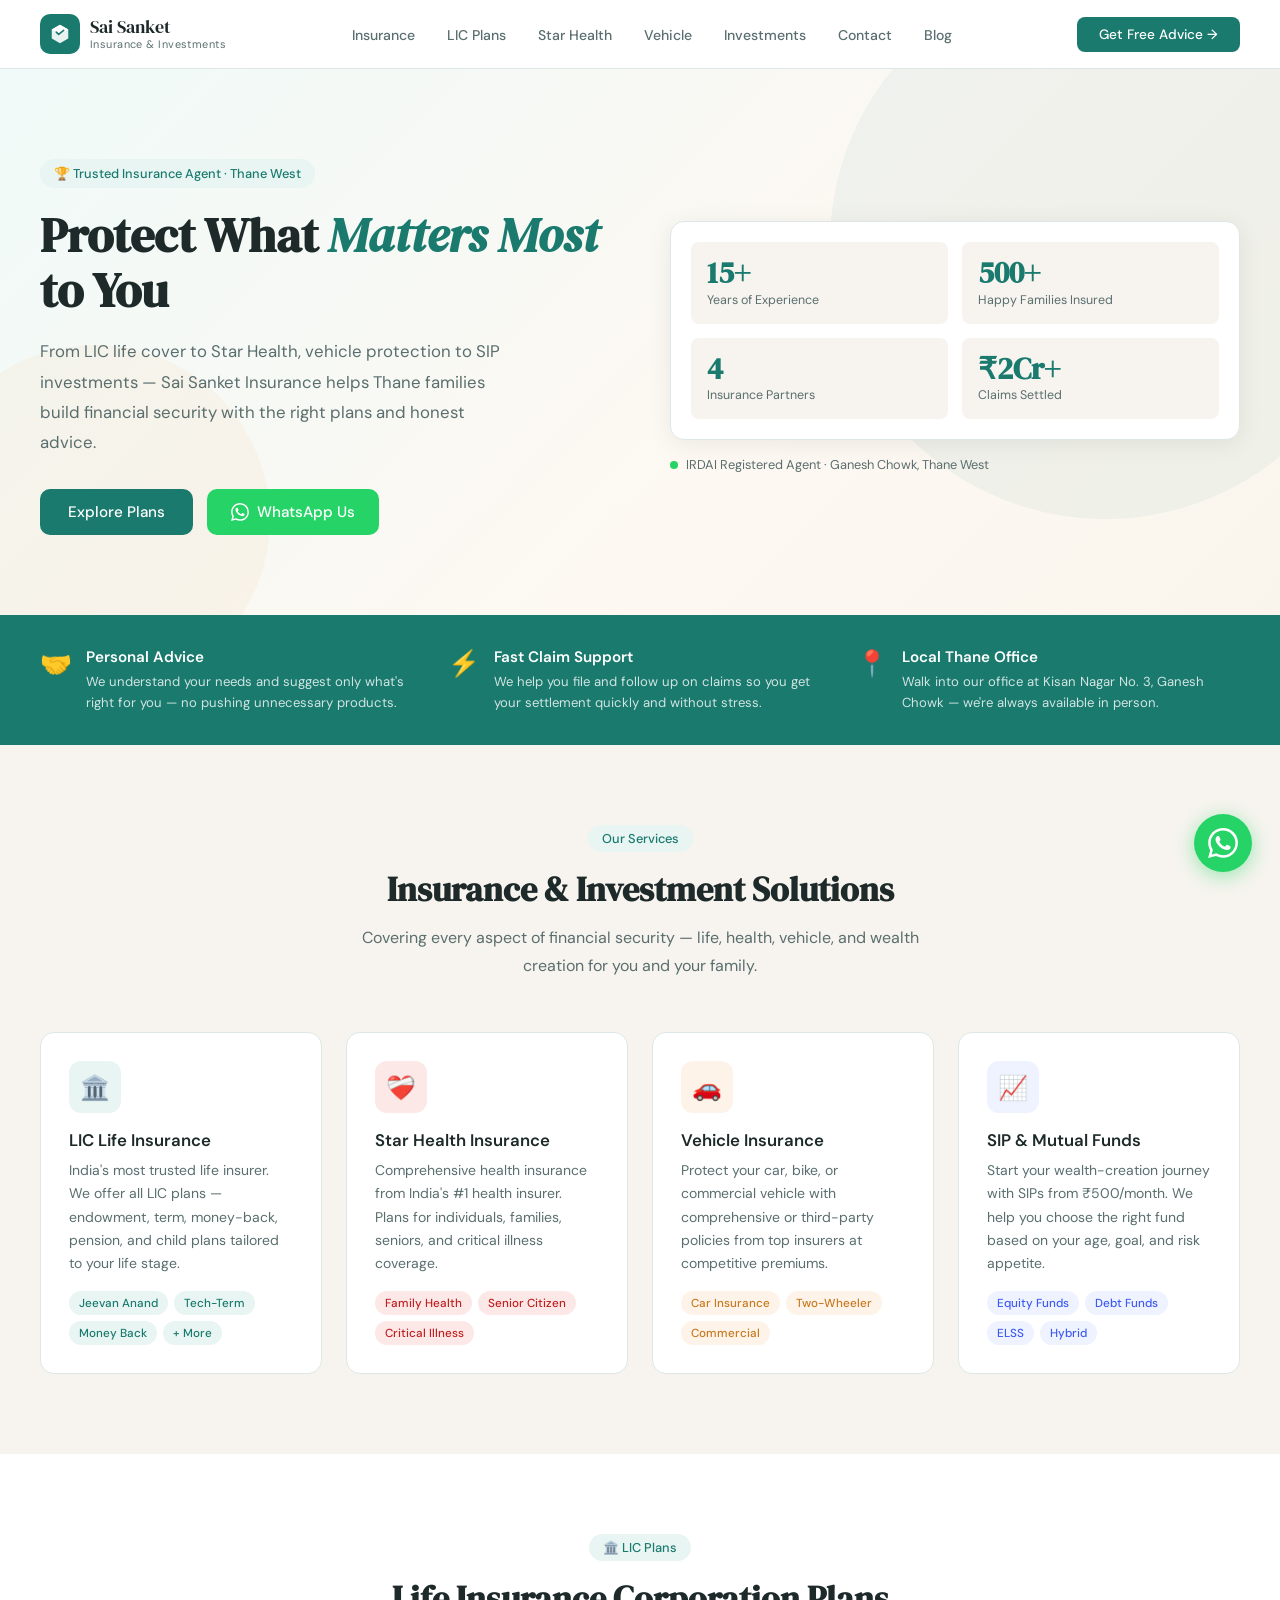
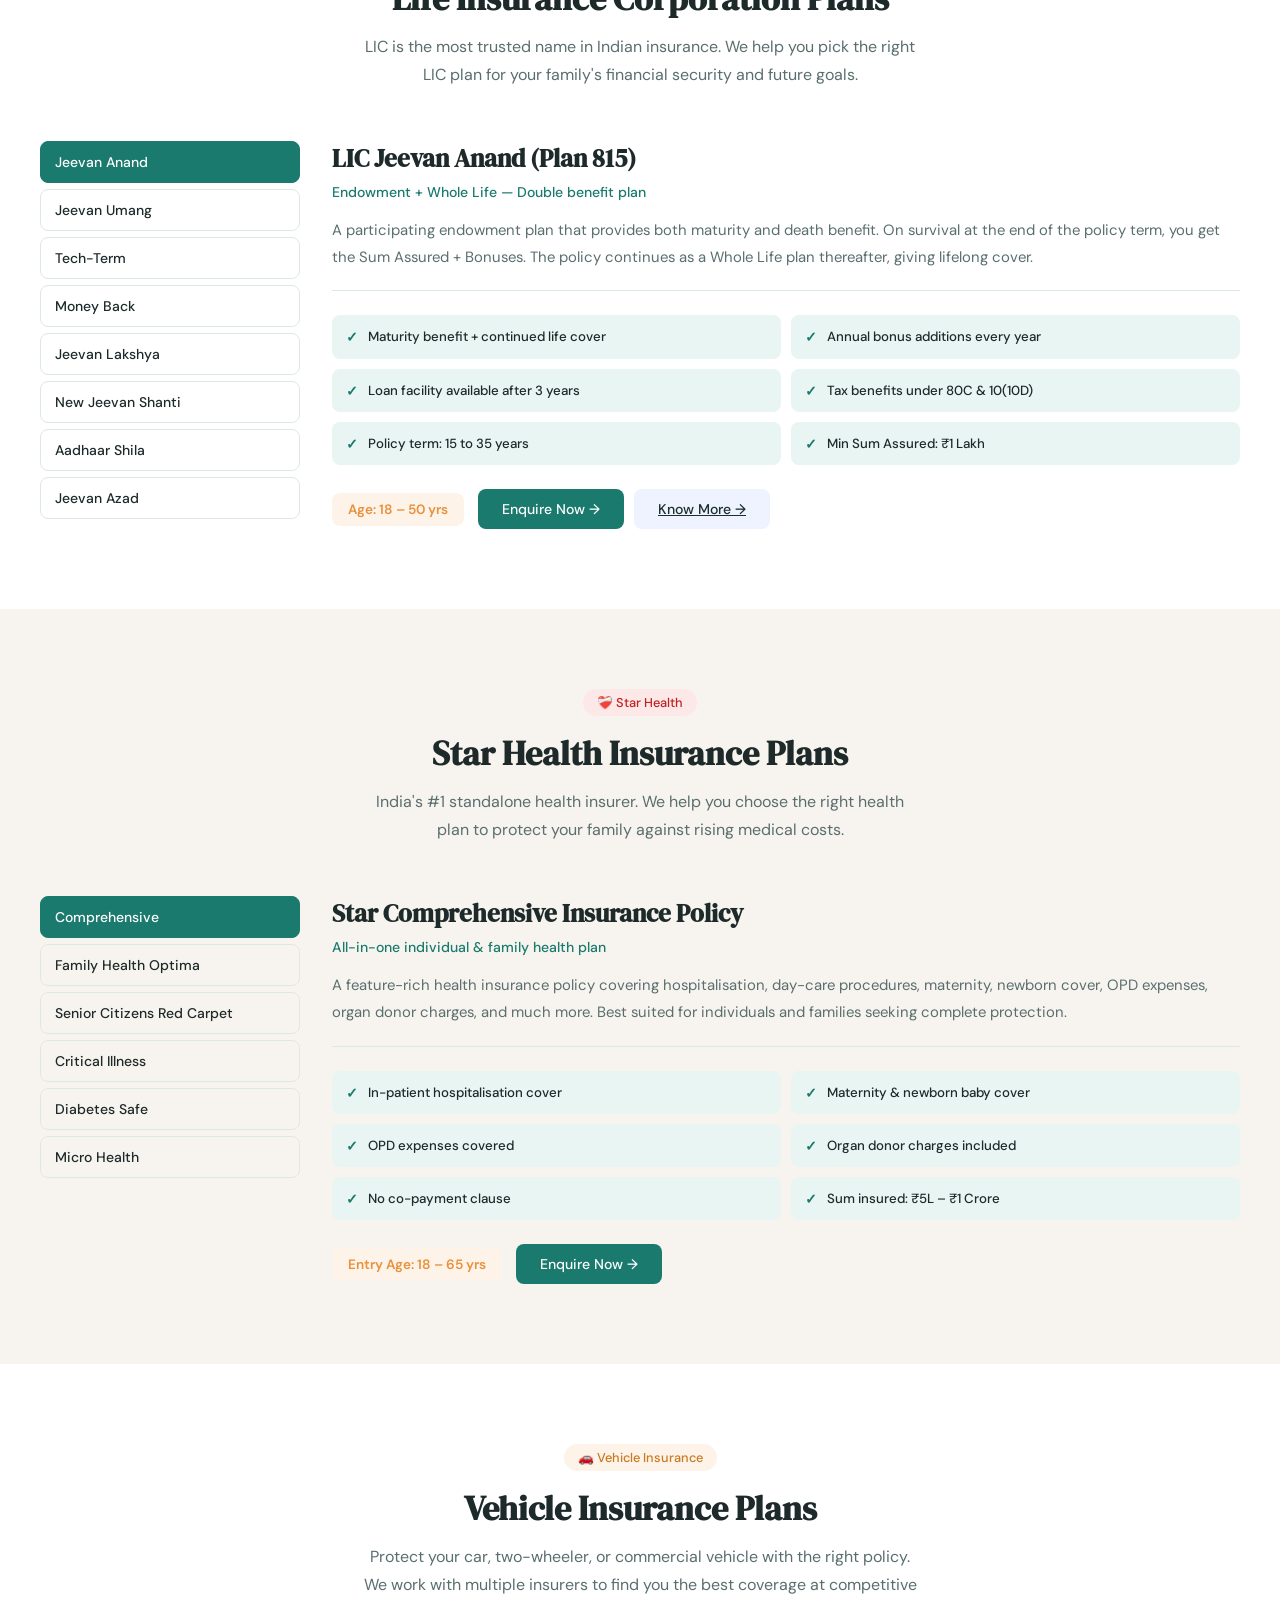
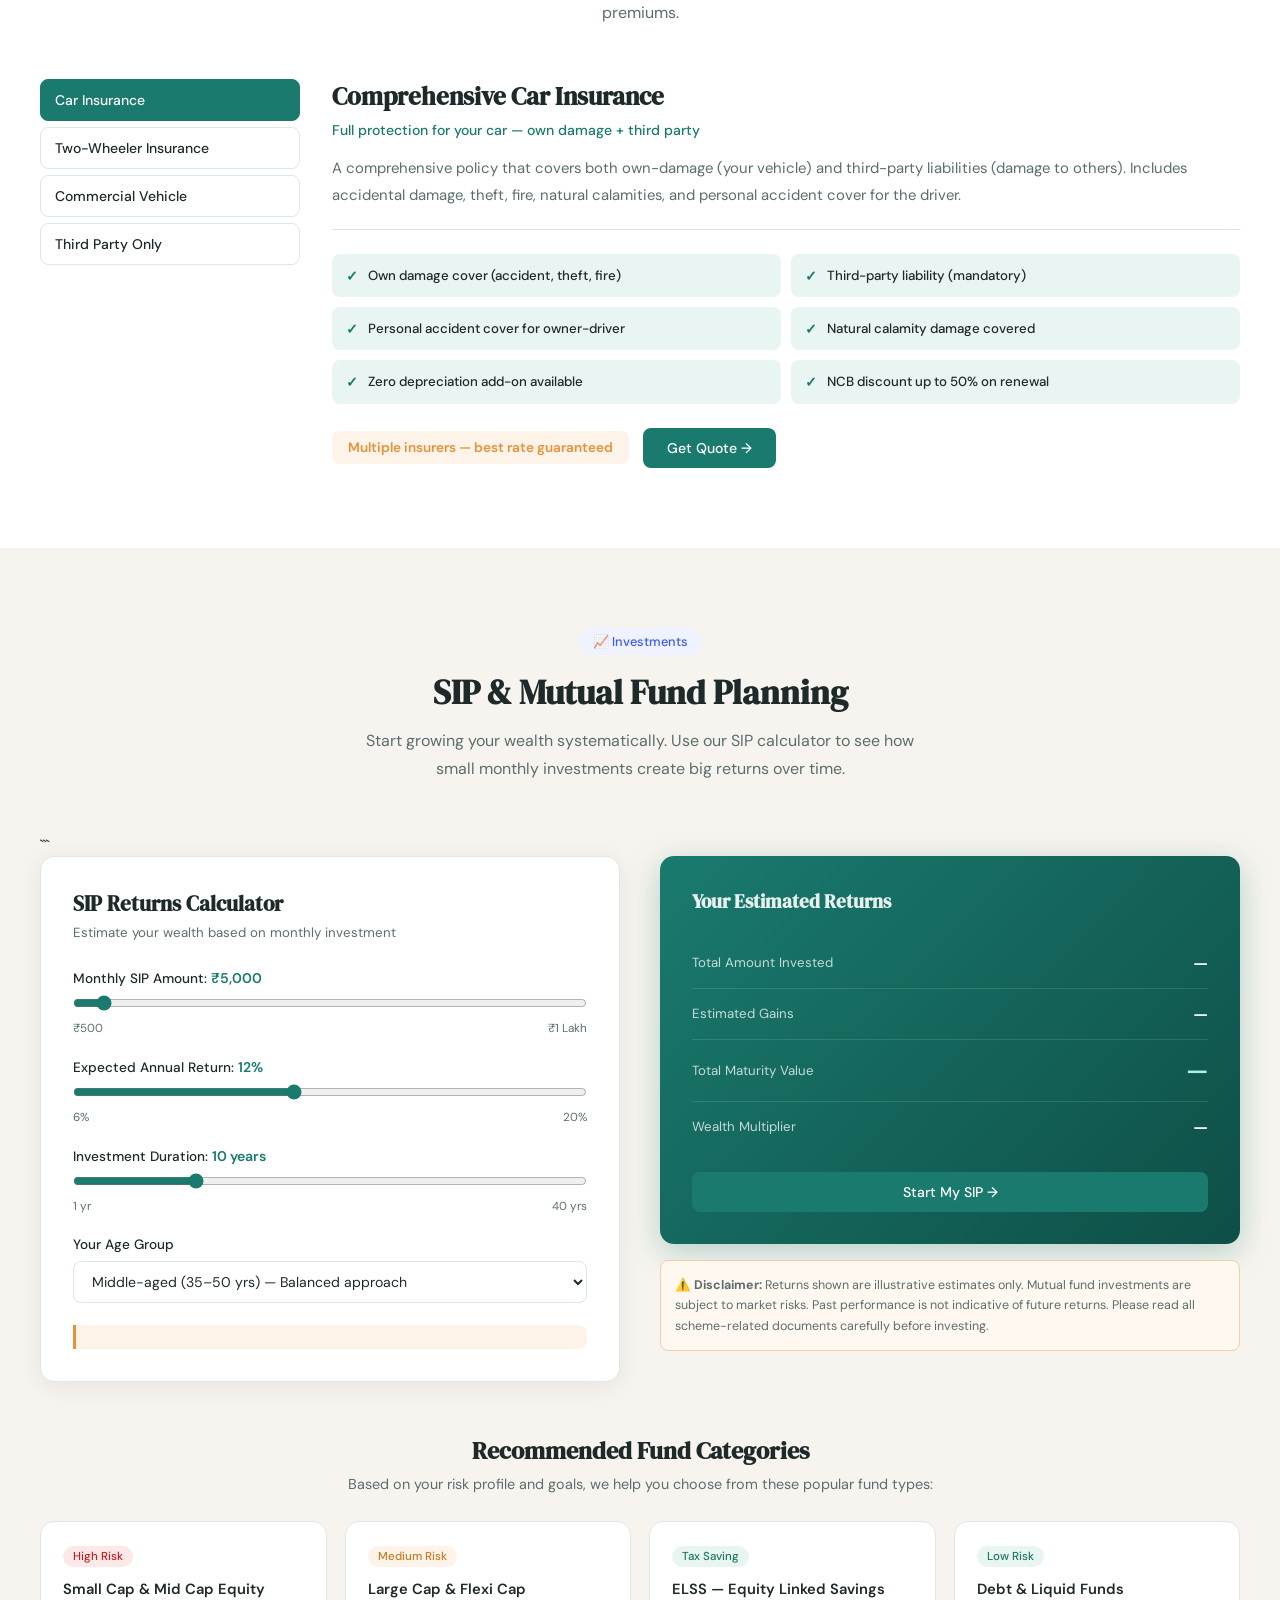
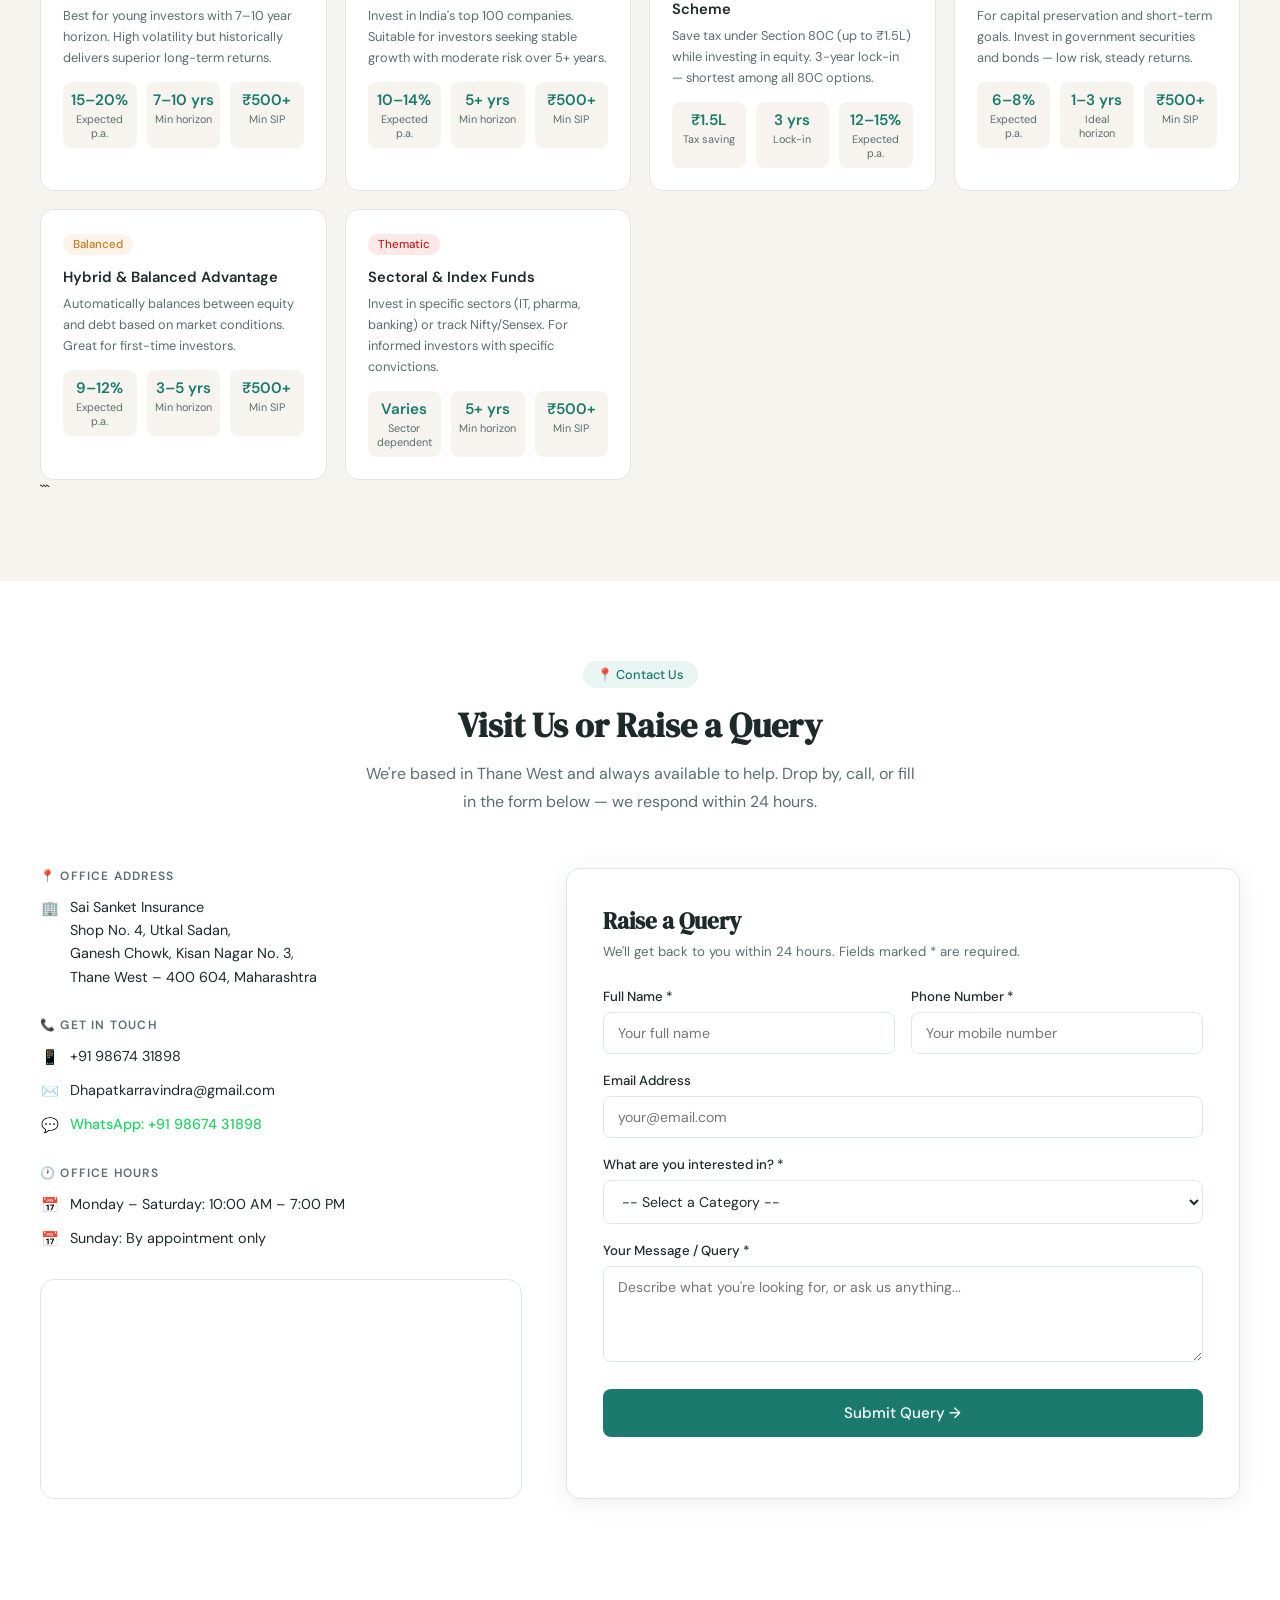
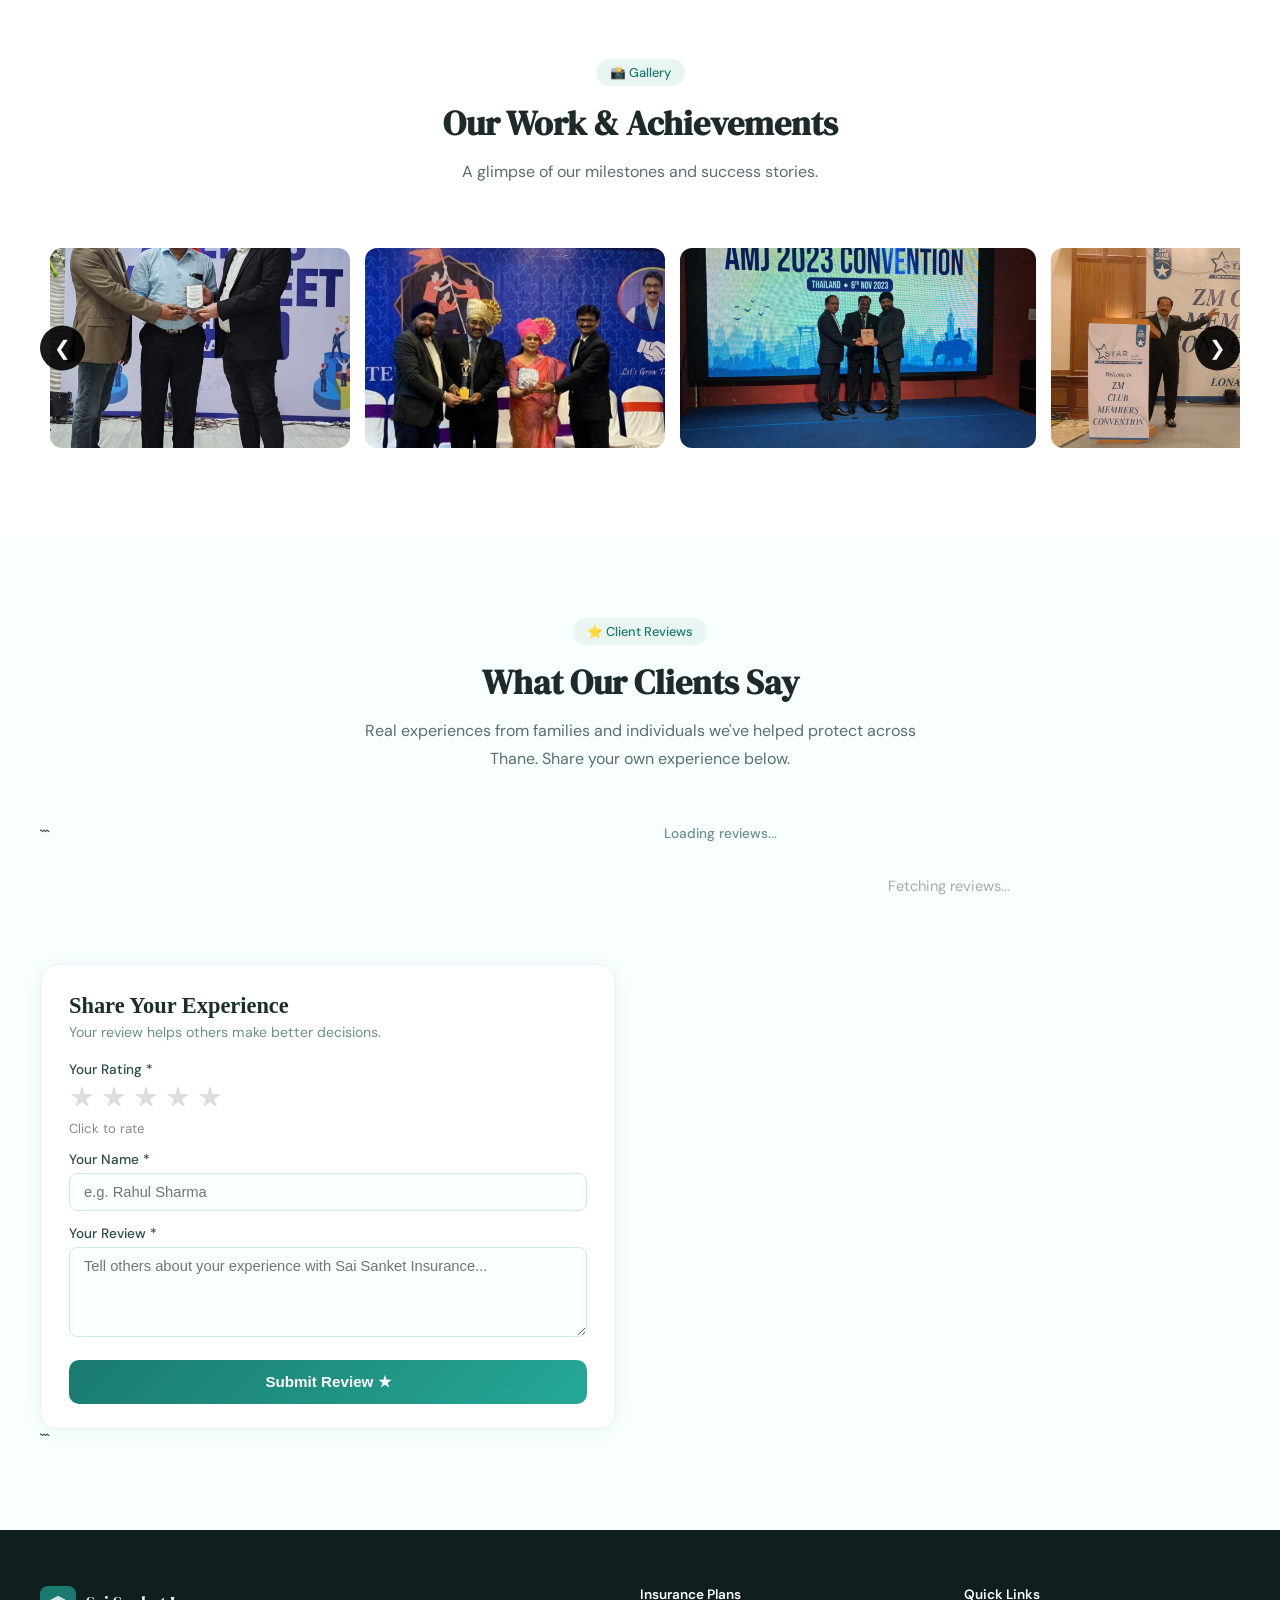
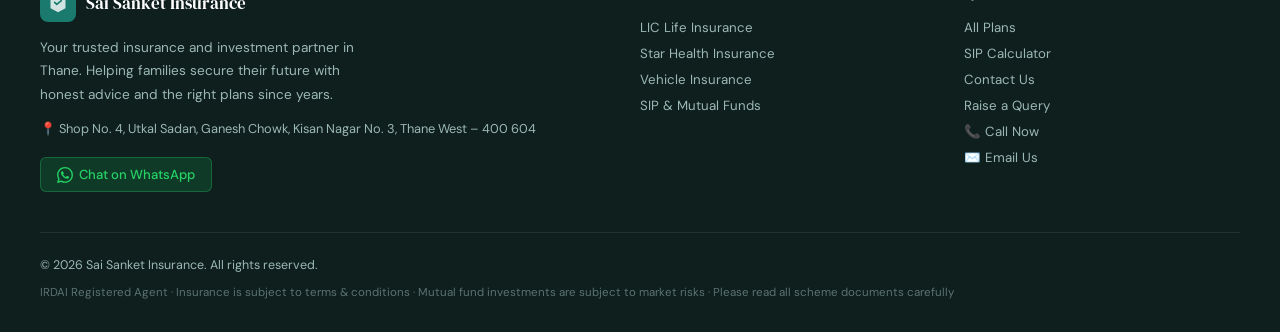
==== commit 6eda3e88: "Update index.html" ====
--- a/index.html
+++ b/index.html
@@ -2,9 +2,8 @@
 
 <html lang="en">
 <head>
- 
   <script async src="https://pagead2.googlesyndication.com/pagead/js/adsbygoogle.js?client=ca-pub-4675768031871995"
-     crossorigin="anonymous"></script> *//---*///
+     crossorigin="anonymous"></script>
 <script src="js/main.js"></script>
 <script type="module" src="js/testimonial.js"></script>
 <meta charset="UTF-8">
